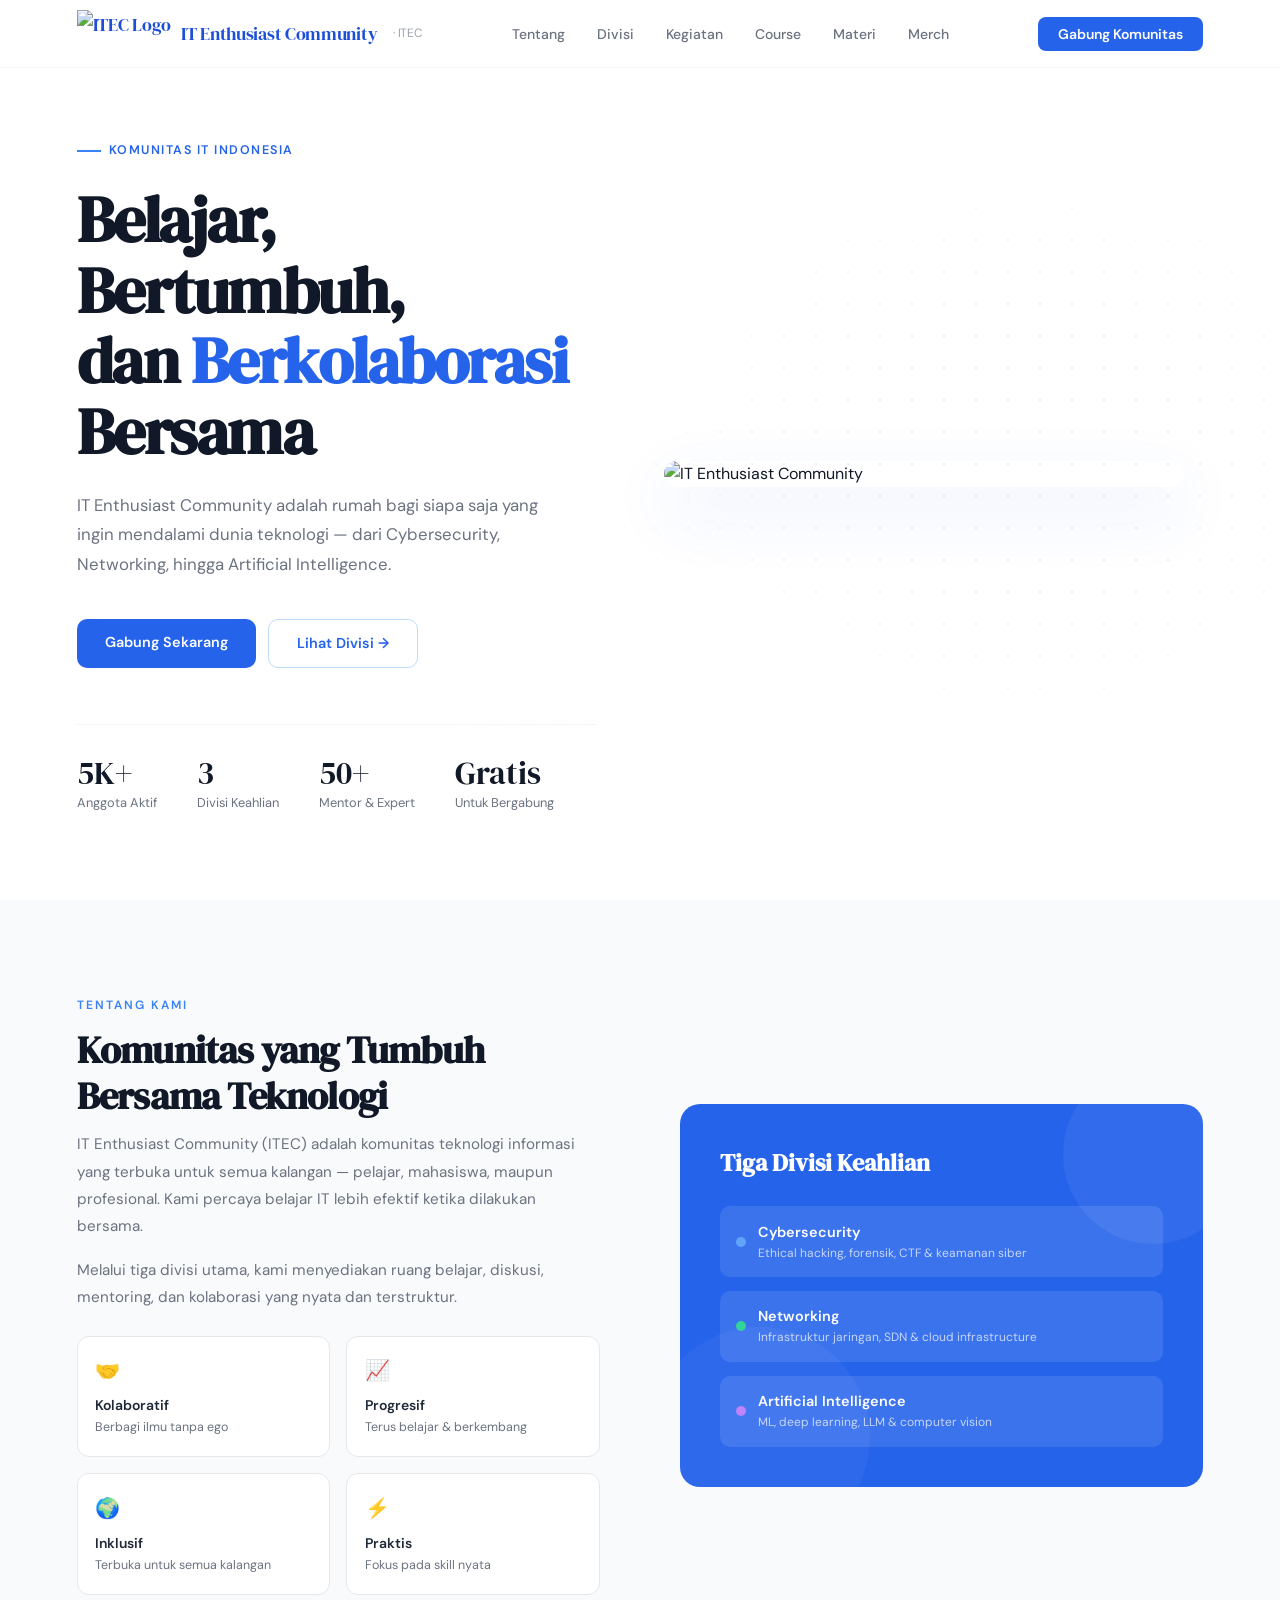
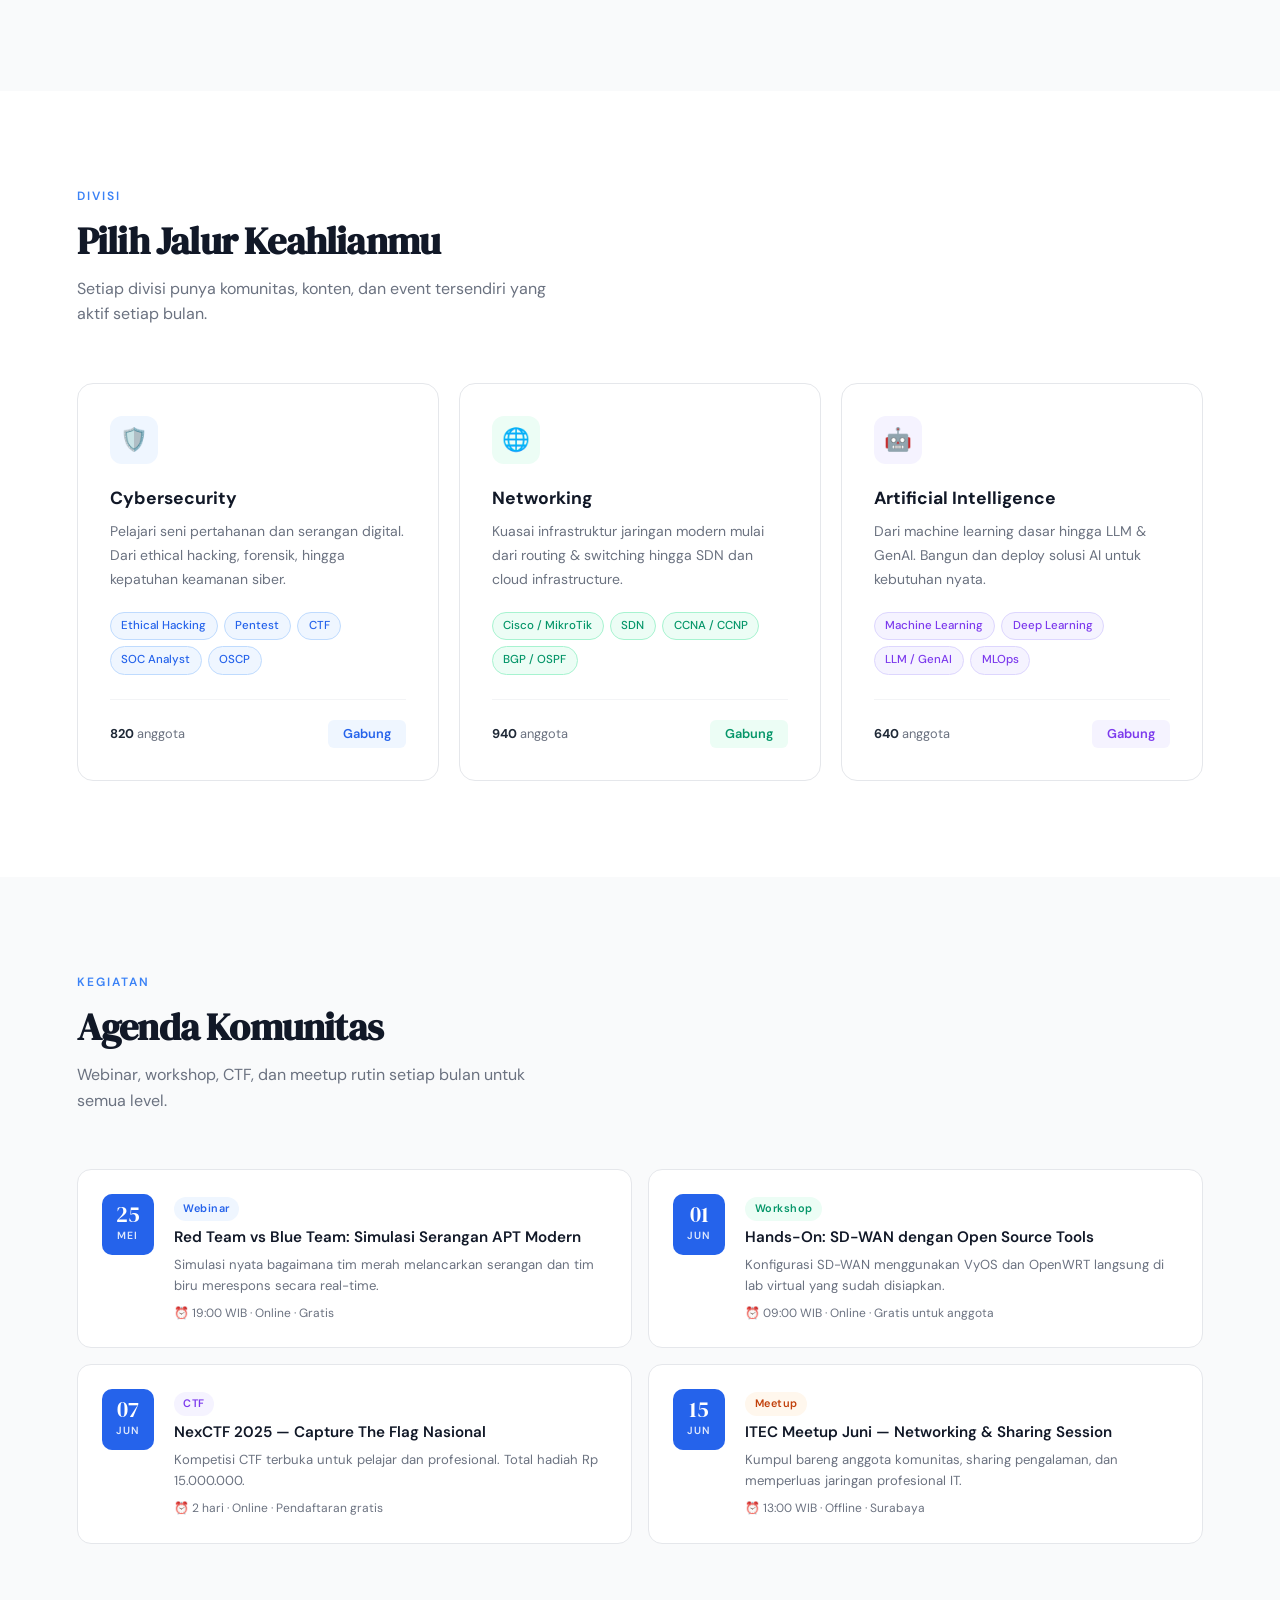
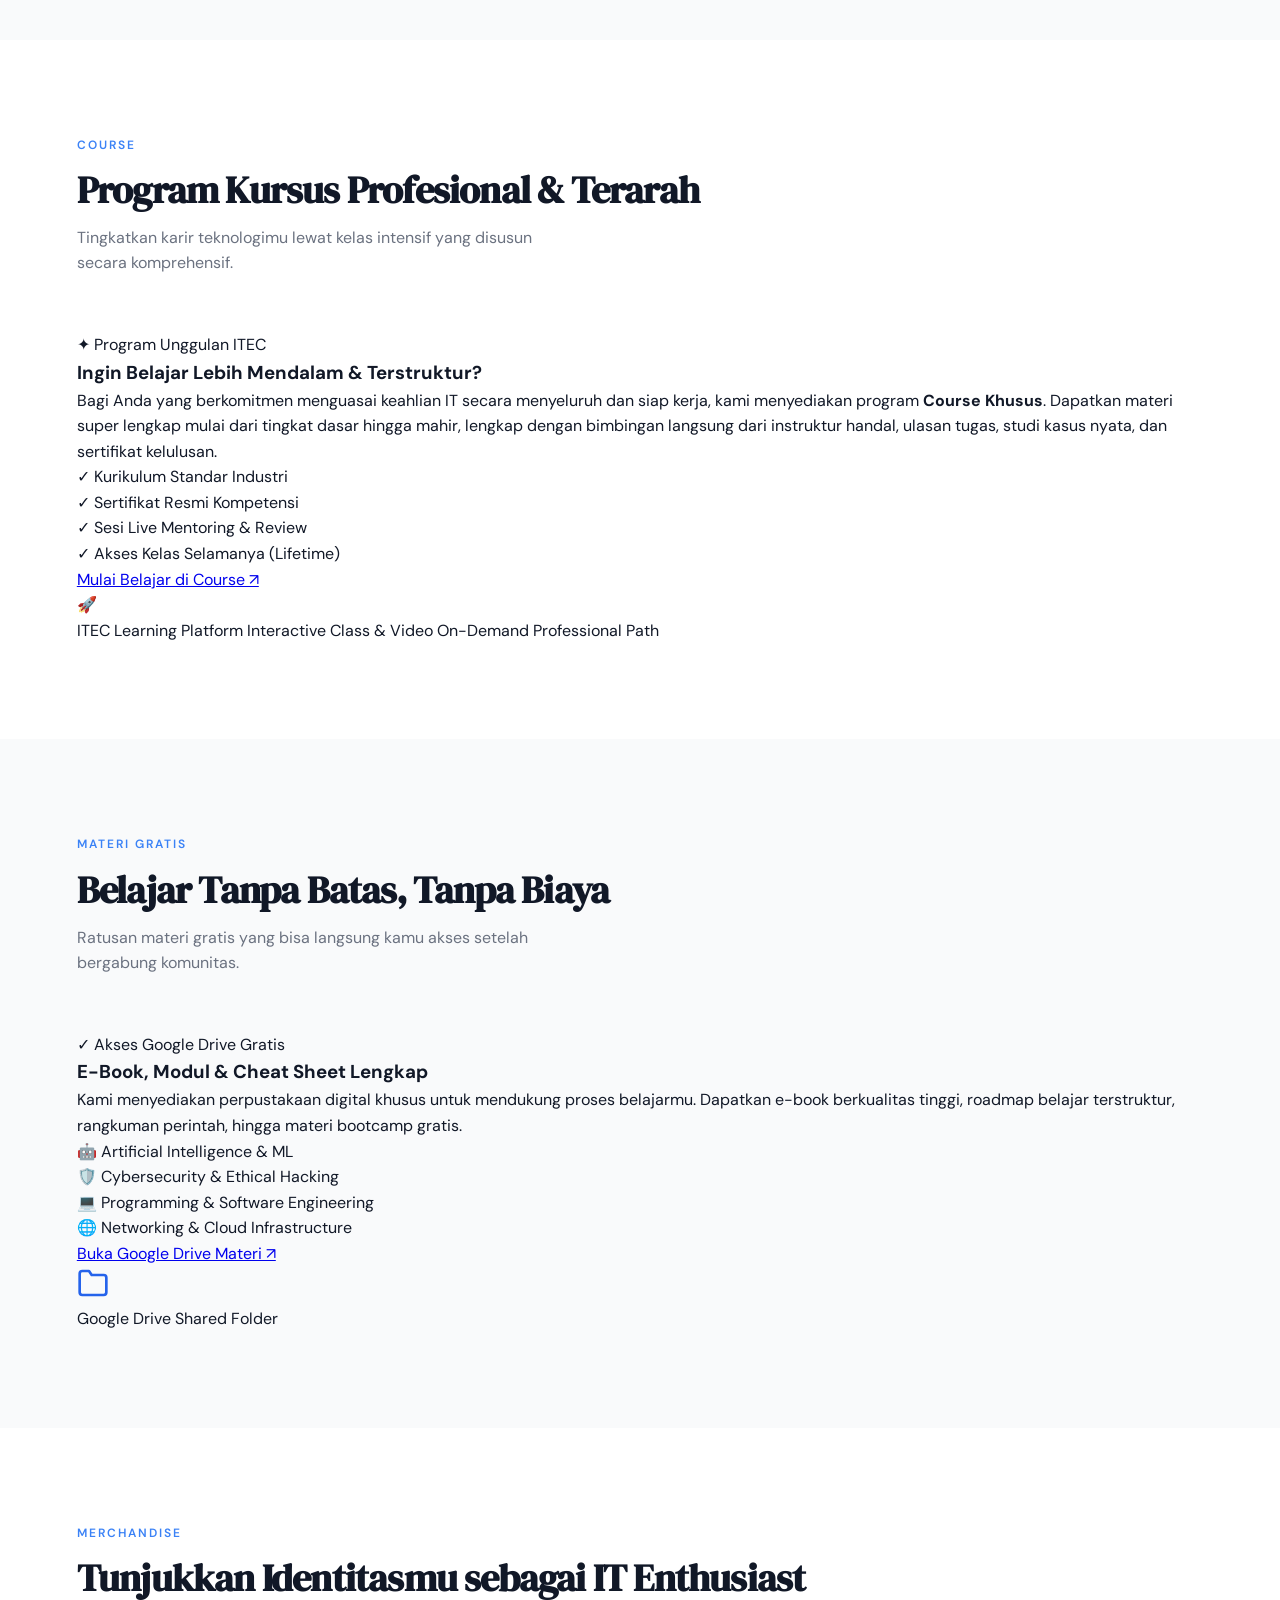
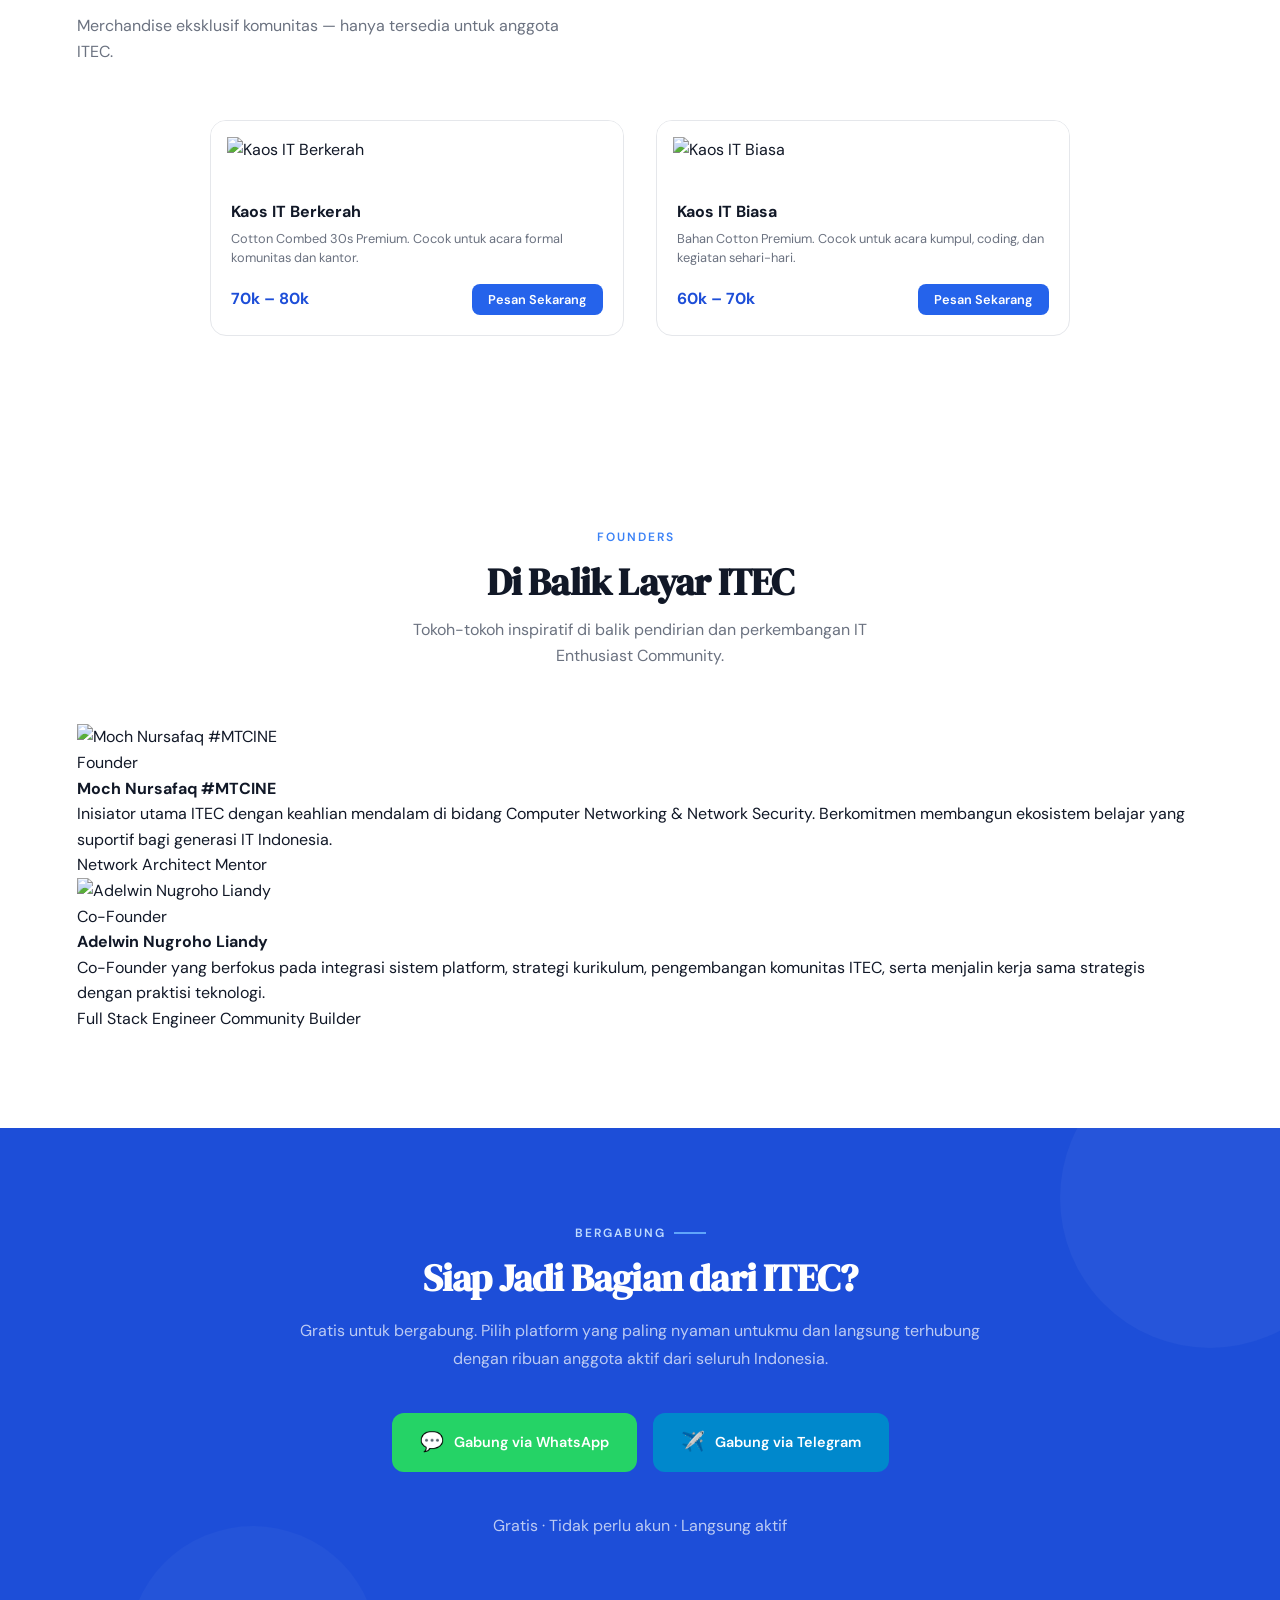
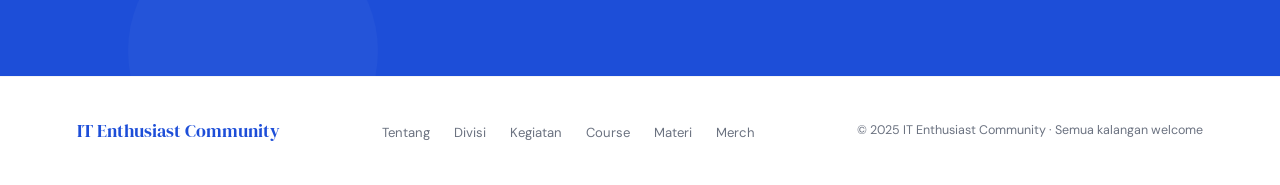
==== update.html @ 7106e394 "Update update.html" ====
<!DOCTYPE html>
<html lang="id">
<head>
<meta charset="UTF-8">
<meta name="viewport" content="width=device-width, initial-scale=1.0">
<title>IT Enthusiast Community</title>
<link href="https://fonts.googleapis.com/css2?family=DM+Serif+Display&family=DM+Sans:wght@300;400;500;600&display=swap" rel="stylesheet">
<link rel="stylesheet" href="style.css">

</head>
<body>

<!-- NAV -->
<nav>
  <a class="nav-logo" href="#" style="display:flex;align-items:center;gap:10px;">
    <img src="https://adelwinnugroho.my.id/img/itenthusiast.png" alt="ITEC Logo" style="height:48px;width:auto;object-fit:contain;">
    IT Enthusiast Community <span>· ITEC</span>
  </a>
  <ul class="nav-links">
    <li><a href="#about">Tentang</a></li>
    <li><a href="#divisi">Divisi</a></li>
    <li><a href="#kegiatan">Kegiatan</a></li>
    <li><a href="#course">Course</a></li>
    <li><a href="#materi">Materi</a></li>
    <li><a href="#merch">Merch</a></li>
  </ul>
  <button class="nav-cta" onclick="document.getElementById('join').scrollIntoView({behavior:'smooth'})">Gabung Komunitas</button>
  <button class="hamburger" id="hamburger" onclick="toggleMenu()" aria-label="Menu">
    <span></span><span></span><span></span>
  </button>
</nav>

<!-- MOBILE MENU -->
<div class="mobile-menu" id="mobileMenu">
  <a href="#about" onclick="closeMenu()">Tentang</a>
  <a href="#divisi" onclick="closeMenu()">Divisi</a>
  <a href="#kegiatan" onclick="closeMenu()">Kegiatan</a>
  <a href="#course" onclick="closeMenu()">Course</a>
  <a href="#materi" onclick="closeMenu()">Materi</a>
  <a href="#merch" onclick="closeMenu()">Merch</a>
  <a href="#join" class="mobile-menu-cta" onclick="closeMenu()">Gabung Komunitas</a>
</div>

<!-- HERO -->
<section class="hero" style="display:flex;align-items:center;justify-content:space-between;gap:3rem;">
  <div class="hero-bg-dots"></div>
  <div class="hero-content">
    <div class="hero-eyebrow">Komunitas IT Indonesia</div>
    <h1>Belajar, Bertumbuh,<br>dan <em>Berkolaborasi</em><br>Bersama</h1>
    <p>IT Enthusiast Community adalah rumah bagi siapa saja yang ingin mendalami dunia teknologi — dari Cybersecurity, Networking, hingga Artificial Intelligence.</p>
    <div class="hero-btns">
      <a href="#join" class="btn-blue">Gabung Sekarang</a>
      <a href="#divisi" class="btn-outline">Lihat Divisi →</a>
    </div>
    <div class="hero-numbers">
      <div class="num-item">
        <div class="num-val">5K+</div>
        <div class="num-label">Anggota Aktif</div>
      </div>
      <div class="num-item">
        <div class="num-val">3</div>
        <div class="num-label">Divisi Keahlian</div>
      </div>
      <div class="num-item">
        <div class="num-val">50+</div>
        <div class="num-label">Mentor & Expert</div>
      </div>
      <div class="num-item">
        <div class="num-val">Gratis</div>
        <div class="num-label">Untuk Bergabung</div>
      </div>
    </div>
  </div>
  <div class="hero-image">
    <img src="https://it-enthusiast.site/logo%20itec.jpg" alt="IT Enthusiast Community" />
  </div>
</section>
<section id="about" class="about">
  <div class="about-grid">
    <div class="about-text">
      <div class="section-label fade-in">Tentang Kami</div>
      <h2 class="section-title fade-in">Komunitas yang Tumbuh Bersama Teknologi</h2>
      <p class="fade-in">IT Enthusiast Community (ITEC) adalah komunitas teknologi informasi yang terbuka untuk semua kalangan — pelajar, mahasiswa, maupun profesional. Kami percaya belajar IT lebih efektif ketika dilakukan bersama.</p>
      <p class="fade-in">Melalui tiga divisi utama, kami menyediakan ruang belajar, diskusi, mentoring, dan kolaborasi yang nyata dan terstruktur.</p>
      <div class="about-values fade-in">
        <div class="value-item">
          <div class="value-icon">🤝</div>
          <div class="value-name">Kolaboratif</div>
          <div class="value-desc">Berbagi ilmu tanpa ego</div>
        </div>
        <div class="value-item">
          <div class="value-icon">📈</div>
          <div class="value-name">Progresif</div>
          <div class="value-desc">Terus belajar & berkembang</div>
        </div>
        <div class="value-item">
          <div class="value-icon">🌍</div>
          <div class="value-name">Inklusif</div>
          <div class="value-desc">Terbuka untuk semua kalangan</div>
        </div>
        <div class="value-item">
          <div class="value-icon">⚡</div>
          <div class="value-name">Praktis</div>
          <div class="value-desc">Fokus pada skill nyata</div>
        </div>
      </div>
    </div>
    <div class="about-visual fade-in">
      <h3>Tiga Divisi Keahlian</h3>
      <ul class="divisi-list">
        <li class="divisi-item">
          <div class="divisi-dot" style="background:#60a5fa"></div>
          <div>
            <p>Cybersecurity</p>
            <small>Ethical hacking, forensik, CTF & keamanan siber</small>
          </div>
        </li>
        <li class="divisi-item">
          <div class="divisi-dot" style="background:#34d399"></div>
          <div>
            <p>Networking</p>
            <small>Infrastruktur jaringan, SDN & cloud infrastructure</small>
          </div>
        </li>
        <li class="divisi-item">
          <div class="divisi-dot" style="background:#c084fc"></div>
          <div>
            <p>Artificial Intelligence</p>
            <small>ML, deep learning, LLM & computer vision</small>
          </div>
        </li>
      </ul>
    </div>
  </div>
</section>

<!-- DIVISI -->
<section id="divisi">
  <div class="section-head">
    <div class="section-label fade-in">Divisi</div>
    <h2 class="section-title fade-in">Pilih Jalur Keahlianmu</h2>
    <p class="section-sub fade-in">Setiap divisi punya komunitas, konten, dan event tersendiri yang aktif setiap bulan.</p>
  </div>
  <div class="divisi-cards">

    <div class="divisi-card cyber fade-in">
      <div class="dc-icon">🛡️</div>
      <h3>Cybersecurity</h3>
      <p>Pelajari seni pertahanan dan serangan digital. Dari ethical hacking, forensik, hingga kepatuhan keamanan siber.</p>
      <div class="dc-tags">
        <span class="dc-tag">Ethical Hacking</span>
        <span class="dc-tag">Pentest</span>
        <span class="dc-tag">CTF</span>
        <span class="dc-tag">SOC Analyst</span>
        <span class="dc-tag">OSCP</span>
      </div>
      <div class="dc-footer">
        <div class="dc-members"><strong>820</strong> anggota</div>
        <button class="dc-btn">Gabung</button>
      </div>
    </div>

    <div class="divisi-card net fade-in" style="transition-delay:0.1s">
      <div class="dc-icon">🌐</div>
      <h3>Networking</h3>
      <p>Kuasai infrastruktur jaringan modern mulai dari routing & switching hingga SDN dan cloud infrastructure.</p>
      <div class="dc-tags">
        <span class="dc-tag">Cisco / MikroTik</span>
        <span class="dc-tag">SDN</span>
        <span class="dc-tag">CCNA / CCNP</span>
        <span class="dc-tag">BGP / OSPF</span>
      </div>
      <div class="dc-footer">
        <div class="dc-members"><strong>940</strong> anggota</div>
        <button class="dc-btn">Gabung</button>
      </div>
    </div>

    <div class="divisi-card ai fade-in" style="transition-delay:0.2s">
      <div class="dc-icon">🤖</div>
      <h3>Artificial Intelligence</h3>
      <p>Dari machine learning dasar hingga LLM & GenAI. Bangun dan deploy solusi AI untuk kebutuhan nyata.</p>
      <div class="dc-tags">
        <span class="dc-tag">Machine Learning</span>
        <span class="dc-tag">Deep Learning</span>
        <span class="dc-tag">LLM / GenAI</span>
        <span class="dc-tag">MLOps</span>
      </div>
      <div class="dc-footer">
        <div class="dc-members"><strong>640</strong> anggota</div>
        <button class="dc-btn">Gabung</button>
      </div>
    </div>

  </div>
</section>

<!-- KEGIATAN -->
<section id="kegiatan" class="kegiatan">
  <div class="section-head">
    <div class="section-label fade-in">Kegiatan</div>
    <h2 class="section-title fade-in">Agenda Komunitas</h2>
    <p class="section-sub fade-in">Webinar, workshop, CTF, dan meetup rutin setiap bulan untuk semua level.</p>
  </div>
  <div class="kegiatan-grid">

    <div class="kegiatan-card fade-in">
      <div class="kg-date"><div class="day">25</div><div class="month">Mei</div></div>
      <div class="kg-info">
        <span class="kg-type webinar">Webinar</span>
        <h4>Red Team vs Blue Team: Simulasi Serangan APT Modern</h4>
        <p>Simulasi nyata bagaimana tim merah melancarkan serangan dan tim biru merespons secara real-time.</p>
        <div class="kg-meta">⏰ 19:00 WIB · Online · Gratis</div>
      </div>
    </div>

    <div class="kegiatan-card fade-in" style="transition-delay:0.1s">
      <div class="kg-date"><div class="day">01</div><div class="month">Jun</div></div>
      <div class="kg-info">
        <span class="kg-type workshop">Workshop</span>
        <h4>Hands-On: SD-WAN dengan Open Source Tools</h4>
        <p>Konfigurasi SD-WAN menggunakan VyOS dan OpenWRT langsung di lab virtual yang sudah disiapkan.</p>
        <div class="kg-meta">⏰ 09:00 WIB · Online · Gratis untuk anggota</div>
      </div>
    </div>

    <div class="kegiatan-card fade-in" style="transition-delay:0.2s">
      <div class="kg-date"><div class="day">07</div><div class="month">Jun</div></div>
      <div class="kg-info">
        <span class="kg-type ctf">CTF</span>
        <h4>NexCTF 2025 — Capture The Flag Nasional</h4>
        <p>Kompetisi CTF terbuka untuk pelajar dan profesional. Total hadiah Rp 15.000.000.</p>
        <div class="kg-meta">⏰ 2 hari · Online · Pendaftaran gratis</div>
      </div>
    </div>

    <div class="kegiatan-card fade-in" style="transition-delay:0.3s">
      <div class="kg-date"><div class="day">15</div><div class="month">Jun</div></div>
      <div class="kg-info">
        <span class="kg-type meetup">Meetup</span>
        <h4>ITEC Meetup Juni — Networking & Sharing Session</h4>
        <p>Kumpul bareng anggota komunitas, sharing pengalaman, dan memperluas jaringan profesional IT.</p>
        <div class="kg-meta">⏰ 13:00 WIB · Offline · Surabaya</div>
      </div>
    </div>

  </div>
</section>

<!-- COURSE / TRAINING -->
<section id="course">
  <div class="section-head">
    <div class="section-label fade-in">Course</div>
    <h2 class="section-title fade-in">Program Kursus Profesional & Terarah</h2>
    <p class="section-sub fade-in">Tingkatkan karir teknologimu lewat kelas intensif yang disusun secara komprehensif.</p>
  </div>
  
  <div class="course-container fade-in">
    <div class="course-promo-card">
      <div class="course-promo-left">
        <div class="course-promo-badge">✦ Program Unggulan ITEC</div>
        <h3>Ingin Belajar Lebih Mendalam & Terstruktur?</h3>
        <p>Bagi Anda yang berkomitmen menguasai keahlian IT secara menyeluruh dan siap kerja, kami menyediakan program <strong>Course Khusus</strong>. Dapatkan materi super lengkap mulai dari tingkat dasar hingga mahir, lengkap dengan bimbingan langsung dari instruktur handal, ulasan tugas, studi kasus nyata, dan sertifikat kelulusan.</p>
        
        <div class="course-perks">
          <div class="course-perk-item">
            <span class="course-perk-icon">✓</span>
            <span>Kurikulum Standar Industri</span>
          </div>
          <div class="course-perk-item">
            <span class="course-perk-icon">✓</span>
            <span>Sertifikat Resmi Kompetensi</span>
          </div>
          <div class="course-perk-item">
            <span class="course-perk-icon">✓</span>
            <span>Sesi Live Mentoring & Review</span>
          </div>
          <div class="course-perk-item">
            <span class="course-perk-icon">✓</span>
            <span>Akses Kelas Selamanya (Lifetime)</span>
          </div>
        </div>
        
        <a href="https://course.it-enthusiast.site" target="_blank" rel="noopener noreferrer" class="course-promo-btn">
          Mulai Belajar di Course ↗
        </a>
      </div>
      <div class="course-promo-right">
        <div class="course-visual-badge">
          <div class="course-visual-icon">🚀</div>
          <span class="course-visual-title">ITEC Learning Platform</span>
          <span class="course-visual-desc">Interactive Class & Video On-Demand</span>
          <span class="course-visual-tag">Professional Path</span>
        </div>
      </div>
    </div>
  </div>
</section>

<!-- MATERI GRATIS -->
<section id="materi" class="materi">
  <div class="section-head">
    <div class="section-label fade-in">Materi Gratis</div>
    <h2 class="section-title fade-in">Belajar Tanpa Batas, Tanpa Biaya</h2>
    <p class="section-sub fade-in">Ratusan materi gratis yang bisa langsung kamu akses setelah bergabung komunitas.</p>
  </div>
  
  <div class="materi-container fade-in">
    <div class="materi-single-card">
      <div class="materi-card-left">
        <div class="materi-card-badge">✓ Akses Google Drive Gratis</div>
        <h3>E-Book, Modul & Cheat Sheet Lengkap</h3>
        <p>Kami menyediakan perpustakaan digital khusus untuk mendukung proses belajarmu. Dapatkan e-book berkualitas tinggi, roadmap belajar terstruktur, rangkuman perintah, hingga materi bootcamp gratis.</p>
        
        <div class="materi-categories">
          <div class="materi-cat-item">
            <span class="materi-cat-icon">🤖</span>
            <span>Artificial Intelligence & ML</span>
          </div>
          <div class="materi-cat-item">
            <span class="materi-cat-icon">🛡️</span>
            <span>Cybersecurity & Ethical Hacking</span>
          </div>
          <div class="materi-cat-item">
            <span class="materi-cat-icon">💻</span>
            <span>Programming & Software Engineering</span>
          </div>
          <div class="materi-cat-item">
            <span class="materi-cat-icon">🌐</span>
            <span>Networking & Cloud Infrastructure</span>
          </div>
        </div>
        
        <a href="https://drive.google.com/drive/folders/YOUR_DRIVE_FOLDER_ID" target="_blank" rel="noopener noreferrer" class="materi-btn-primary">
          Buka Google Drive Materi ↗
        </a>
      </div>
      <div class="materi-card-right">
        <div class="materi-gdrive-preview">
          <div class="gdrive-logo-icon">
            <svg viewBox="0 0 24 24" width="32" height="32" stroke="#2563eb" stroke-width="2" fill="none" stroke-linecap="round" stroke-linejoin="round">
              <path d="M22 19a2 2 0 0 1-2 2H4a2 2 0 0 1-2-2V5a2 2 0 0 1 2-2h5l2 3h9a2 2 0 0 1 2 2z"></path>
            </svg>
          </div>
          <span class="gdrive-text">Google Drive</span>
          <span class="gdrive-shared">Shared Folder</span>
        </div>
      </div>
    </div>
  </div>
</section>

<!-- MERCHANDISE -->
<section id="merch">
  <div class="section-head">
    <div class="section-label fade-in">Merchandise</div>
    <h2 class="section-title fade-in">Tunjukkan Identitasmu sebagai IT Enthusiast</h2>
    <p class="section-sub fade-in">Merchandise eksklusif komunitas — hanya tersedia untuk anggota ITEC.</p>
  </div>
  <div class="merch-grid-2">

    <div class="merch-card-2 fade-in">
      <div class="merch-img-2">
        <img src="https://it-enthusiast.site/Kaos%20berkerah.jpg" alt="Kaos IT Berkerah" />
      </div>
      <div class="merch-body">
        <h4>Kaos IT Berkerah</h4>
        <small>Cotton Combed 30s Premium. Cocok untuk acara formal komunitas dan kantor.</small>
        <div class="merch-footer">
          <span class="merch-price">70k – 80k</span>
          <button class="merch-btn">Pesan Sekarang</button>
        </div>
      </div>
    </div>

    <div class="merch-card-2 fade-in" style="transition-delay:0.1s">
      <div class="merch-img-2">
        <img src="https://it-enthusiast.site/Kaos%20biasa.jpg" alt="Kaos IT Biasa" />
      </div>
      <div class="merch-body">
        <h4>Kaos IT Biasa</h4>
        <small>Bahan Cotton Premium. Cocok untuk acara kumpul, coding, dan kegiatan sehari-hari.</small>
        <div class="merch-footer">
          <span class="merch-price">60k – 70k</span>
          <button class="merch-btn">Pesan Sekarang</button>
        </div>
      </div>
    </div>

  </div>
</section>

<!-- FOUNDERS -->
<section id="founders" class="founders">
  <div class="section-head" style="text-align: center; display: flex; flex-direction: column; align-items: center;">
    <div class="section-label fade-in" style="justify-content: center; width: fit-content;">Founders</div>
    <h2 class="section-title fade-in">Di Balik Layar ITEC</h2>
    <p class="section-sub fade-in" style="margin: 0 auto; text-align: center;">Tokoh-tokoh inspiratif di balik pendirian dan perkembangan IT Enthusiast Community.</p>
  </div>
  
  <div class="founders-grid fade-in">
    <!-- Founder Card -->
    <div class="founder-card">
      <div class="founder-img-wrapper">
        <img src="https://images.unsplash.com/photo-1534528741775-53994a69daeb?q=80&w=300&h=300&fit=crop" alt="Moch Nursafaq #MTCINE" class="founder-img">
      </div>
      <div class="founder-info">
        <span class="founder-role">Founder</span>
        <h4>Moch Nursafaq <span class="founder-tag-inline">#MTCINE</span></h4>
        <p class="founder-bio">Inisiator utama ITEC dengan keahlian mendalam di bidang Computer Networking & Network Security. Berkomitmen membangun ekosistem belajar yang suportif bagi generasi IT Indonesia.</p>
        <div class="founder-socials">
          <span class="founder-badge">Network Architect</span>
          <span class="founder-badge">Mentor</span>
        </div>
      </div>
    </div>

    <!-- Co-Founder Card -->
    <div class="founder-card">
      <div class="founder-img-wrapper">
        <img src="https://images.unsplash.com/photo-1507003211169-0a1dd7228f2d?q=80&w=300&h=300&fit=crop" alt="Adelwin Nugroho Liandy" class="founder-img">
      </div>
      <div class="founder-info">
        <span class="founder-role">Co-Founder</span>
        <h4>Adelwin Nugroho Liandy</h4>
        <p class="founder-bio">Co-Founder yang berfokus pada integrasi sistem platform, strategi kurikulum, pengembangan komunitas ITEC, serta menjalin kerja sama strategis dengan praktisi teknologi.</p>
        <div class="founder-socials">
          <span class="founder-badge">Full Stack Engineer</span>
          <span class="founder-badge">Community Builder</span>
        </div>
      </div>
    </div>
  </div>
</section>

<!-- JOIN -->
<section id="join" class="join">
  <div class="join-inner">
    <div class="section-label fade-in">Bergabung</div>
    <h2 class="section-title fade-in">Siap Jadi Bagian dari ITEC?</h2>
    <p class="fade-in">Gratis untuk bergabung. Pilih platform yang paling nyaman untukmu dan langsung terhubung dengan ribuan anggota aktif dari seluruh Indonesia.</p>
    <div class="join-platforms fade-in">
      <a href="https://wa.me/" class="platform-btn wa" target="_blank">
        <span class="platform-icon">💬</span>
        Gabung via WhatsApp
      </a>
      <a href="https://t.me/" class="platform-btn tg" target="_blank">
        <span class="platform-icon">✈️</span>
        Gabung via Telegram
      </a>
    </div>
    <p class="join-note fade-in">Gratis · Tidak perlu akun · Langsung aktif</p>
  </div>
</section>

<!-- FOOTER -->
<footer>
  <div class="footer-logo">IT Enthusiast Community</div>
  <ul class="footer-links">
    <li><a href="#about">Tentang</a></li>
    <li><a href="#divisi">Divisi</a></li>
    <li><a href="#kegiatan">Kegiatan</a></li>
    <li><a href="#course">Course</a></li>
    <li><a href="#materi">Materi</a></li>
    <li><a href="#merch">Merch</a></li>
  </ul>
  <div class="footer-copy">© 2025 IT Enthusiast Community · Semua kalangan welcome</div>
</footer>

<script>
  const obs = new IntersectionObserver((entries) => {
    entries.forEach(e => { if (e.isIntersecting) e.target.classList.add('show'); });
  }, { threshold: 0.08, rootMargin: '0px 0px -30px 0px' });
  document.querySelectorAll('.fade-in').forEach(el => obs.observe(el));

  function toggleMenu() {
    const menu = document.getElementById('mobileMenu');
    const btn = document.getElementById('hamburger');
    menu.classList.toggle('open');
    btn.classList.toggle('open');
  }
  function closeMenu() {
    document.getElementById('mobileMenu').classList.remove('open');
    document.getElementById('hamburger').classList.remove('open');
  }
</script>

</body>
</html>
---- style.css ----
*, *::before, *::after { margin: 0; padding: 0; box-sizing: border-box; }

:root {
  --blue-50: #eff6ff;
  --blue-100: #dbeafe;
  --blue-200: #bfdbfe;
  --blue-400: #60a5fa;
  --blue-500: #3b82f6;
  --blue-600: #2563eb;
  --blue-700: #1d4ed8;
  --blue-900: #1e3a8a;
  --gray-50: #f9fafb;
  --gray-100: #f3f4f6;
  --gray-200: #e5e7eb;
  --gray-400: #9ca3af;
  --gray-600: #4b5563;
  --gray-800: #1f2937;
  --gray-900: #111827;
  --white: #ffffff;
  --text: #111827;
  --text-muted: #6b7280;
}

html { scroll-behavior: smooth; }

body {
  font-family: 'DM Sans', sans-serif;
  color: var(--text);
  background: var(--white);
  line-height: 1.6;
  overflow-x: hidden;
}

/* ─── NAV ─── */
nav {
  position: fixed; top: 0; left: 0; right: 0; z-index: 200;
  display: flex; align-items: center; justify-content: space-between;
  padding: 0 6%; height: 68px;
  background: rgba(255,255,255,0.92);
  backdrop-filter: blur(16px);
  border-bottom: 1px solid var(--gray-100);
}

.nav-logo {
  font-family: 'DM Serif Display', serif;
  font-size: 1.15rem; color: var(--blue-700);
  letter-spacing: -0.3px; text-decoration: none;
}
.nav-logo span { color: var(--gray-400); font-family: 'DM Sans', sans-serif; font-size: 0.75rem; font-weight: 400; margin-left: 6px; }

.nav-links { display: flex; gap: 2rem; list-style: none; }
.nav-links a {
  font-size: 0.875rem; font-weight: 500;
  color: var(--text-muted); text-decoration: none;
  transition: color 0.2s;
}
.nav-links a:hover { color: var(--blue-600); }

.nav-cta {
  background: var(--blue-600); color: #fff;
  border: none; padding: 0.5rem 1.25rem;
  border-radius: 8px; font-family: 'DM Sans', sans-serif;
  font-size: 0.875rem; font-weight: 600; cursor: pointer;
  transition: background 0.2s;
}
.nav-cta:hover { background: var(--blue-700); }

/* ─── HERO ─── */
.hero {
  min-height: 100vh;
  display: flex; align-items: center;
  padding: 8rem 6% 5rem;
  background: var(--white);
  position: relative; overflow: hidden;
}

.hero-bg-dots {
  position: absolute; inset: 0; z-index: 0;
  background-image: radial-gradient(circle, var(--blue-200) 1px, transparent 1px);
  background-size: 32px 32px;
  opacity: 0.4;
  mask-image: radial-gradient(ellipse 70% 80% at 80% 50%, black 20%, transparent 80%);
}

.hero-content { position: relative; z-index: 1; max-width: 520px; flex-shrink: 0; }
.hero-image {
  position: relative; z-index: 1;
  flex: 1; display: flex; align-items: center; justify-content: center;
  min-width: 0;
}
.hero-image img {
  width: 100%; max-width: 520px;
  border-radius: 20px;
  object-fit: cover;
  box-shadow: 0 24px 64px rgba(37,99,235,0.12);
}

.hero-eyebrow {
  display: inline-flex; align-items: center; gap: 8px;
  font-size: 0.78rem; font-weight: 600;
  color: var(--blue-600); letter-spacing: 1.5px; text-transform: uppercase;
  margin-bottom: 1.5rem;
}
.hero-eyebrow::before {
  content: ''; display: block;
  width: 24px; height: 2px; background: var(--blue-500);
}

.hero h1 {
  font-family: 'DM Serif Display', serif;
  font-size: clamp(2.6rem, 5vw, 4.2rem);
  line-height: 1.1; letter-spacing: -1.5px;
  color: var(--gray-900);
  margin-bottom: 1.5rem;
}
.hero h1 em { font-style: normal; color: var(--blue-600); }

.hero p {
  font-size: 1.05rem; color: var(--text-muted);
  max-width: 480px; margin-bottom: 2.5rem; line-height: 1.75;
}

.hero-btns { display: flex; gap: 0.75rem; flex-wrap: wrap; }

.btn-blue {
  background: var(--blue-600); color: #fff;
  padding: 0.75rem 1.75rem; border-radius: 10px;
  font-size: 0.9rem; font-weight: 600; border: none;
  cursor: pointer; text-decoration: none; display: inline-block;
  transition: all 0.2s;
}
.btn-blue:hover { background: var(--blue-700); transform: translateY(-1px); }

.btn-outline {
  background: transparent; color: var(--blue-600);
  padding: 0.75rem 1.75rem; border-radius: 10px;
  font-size: 0.9rem; font-weight: 600;
  border: 1.5px solid var(--blue-200);
  cursor: pointer; text-decoration: none; display: inline-block;
  transition: all 0.2s;
}
.btn-outline:hover { border-color: var(--blue-400); background: var(--blue-50); }

.hero-numbers {
  display: flex; gap: 2.5rem; margin-top: 3.5rem;
  padding-top: 2rem; border-top: 1px solid var(--gray-100);
}
.num-item {}
.num-val {
  font-family: 'DM Serif Display', serif;
  font-size: 2rem; color: var(--gray-900); line-height: 1;
}
.num-label { font-size: 0.8rem; color: var(--text-muted); margin-top: 4px; }

/* ─── SHARED ─── */
section { padding: 6rem 6%; }

.section-label {
  font-size: 0.75rem; font-weight: 600; letter-spacing: 2px;
  text-transform: uppercase; color: var(--blue-500);
  display: flex; align-items: center; gap: 8px;
  margin-bottom: 0.75rem;
}
.section-label::after {
  content: ''; flex: 1; max-width: 32px;
  height: 1.5px; background: var(--blue-300);
}

.section-title {
  font-family: 'DM Serif Display', serif;
  font-size: clamp(1.9rem, 3vw, 2.6rem);
  letter-spacing: -0.8px; color: var(--gray-900);
  margin-bottom: 0.75rem; line-height: 1.2;
}

.section-sub { font-size: 1rem; color: var(--text-muted); max-width: 500px; }

.section-head { margin-bottom: 3.5rem; }

/* ─── ABOUT ─── */
.about { background: var(--gray-50); }

.about-grid {
  display: grid; grid-template-columns: 1fr 1fr;
  gap: 5rem; align-items: center;
}

.about-text p {
  font-size: 0.95rem; color: var(--text-muted);
  line-height: 1.8; margin-bottom: 1rem;
}

.about-values {
  display: grid; grid-template-columns: 1fr 1fr; gap: 1rem;
  margin-top: 1.5rem;
}
.value-item {
  background: var(--white); border: 1px solid var(--gray-200);
  border-radius: 12px; padding: 1.1rem;
  transition: border-color 0.2s;
}
.value-item:hover { border-color: var(--blue-300); }
.value-icon { font-size: 1.25rem; margin-bottom: 0.5rem; }
.value-name { font-size: 0.875rem; font-weight: 600; color: var(--gray-800); }
.value-desc { font-size: 0.78rem; color: var(--text-muted); margin-top: 2px; }

.about-visual {
  background: var(--blue-600); border-radius: 20px;
  padding: 2.5rem; color: white; position: relative; overflow: hidden;
}
.about-visual::before {
  content: '';
  position: absolute; top: -40px; right: -40px;
  width: 180px; height: 180px;
  background: rgba(255,255,255,0.06); border-radius: 50%;
}
.about-visual::after {
  content: '';
  position: absolute; bottom: -60px; left: -30px;
  width: 220px; height: 220px;
  background: rgba(255,255,255,0.04); border-radius: 50%;
}
.about-visual h3 {
  font-family: 'DM Serif Display', serif;
  font-size: 1.5rem; margin-bottom: 1.5rem;
  position: relative; z-index: 1;
}
.divisi-list { list-style: none; display: flex; flex-direction: column; gap: 0.85rem; position: relative; z-index: 1; }
.divisi-item {
  display: flex; align-items: center; gap: 12px;
  background: rgba(255,255,255,0.1); border-radius: 10px;
  padding: 0.9rem 1rem;
}
.divisi-dot {
  width: 10px; height: 10px; border-radius: 50%; flex-shrink: 0;
}
.divisi-item p { font-size: 0.9rem; font-weight: 600; }
.divisi-item small { font-size: 0.75rem; opacity: 0.7; display: block; }

/* ─── DIVISI ─── */
.divisi-cards {
  display: grid; grid-template-columns: repeat(3, 1fr); gap: 1.25rem;
}

.divisi-card {
  border: 1.5px solid var(--gray-200); border-radius: 16px;
  padding: 2rem; background: var(--white);
  transition: all 0.25s; position: relative; overflow: hidden;
}
.divisi-card::after {
  content: '';
  position: absolute; bottom: 0; left: 0; right: 0; height: 3px;
  transform: scaleX(0); transform-origin: left;
  transition: transform 0.3s;
}
.divisi-card.cyber::after { background: #3b82f6; }
.divisi-card.net::after { background: #10b981; }
.divisi-card.ai::after { background: #8b5cf6; }
.divisi-card:hover { border-color: var(--blue-200); transform: translateY(-3px); box-shadow: 0 12px 32px rgba(37,99,235,0.08); }
.divisi-card:hover::after { transform: scaleX(1); }

.dc-icon {
  width: 48px; height: 48px; border-radius: 12px;
  display: flex; align-items: center; justify-content: center;
  font-size: 1.4rem; margin-bottom: 1.25rem;
}
.cyber .dc-icon { background: #eff6ff; }
.net .dc-icon { background: #ecfdf5; }
.ai .dc-icon { background: #f5f3ff; }

.divisi-card h3 { font-size: 1.1rem; font-weight: 700; margin-bottom: 0.5rem; color: var(--gray-900); }
.divisi-card > p { font-size: 0.875rem; color: var(--text-muted); line-height: 1.7; margin-bottom: 1.25rem; }

.dc-tags { display: flex; flex-wrap: wrap; gap: 0.4rem; margin-bottom: 1.5rem; }
.dc-tag {
  font-size: 0.72rem; font-weight: 500; padding: 0.25rem 0.65rem;
  border-radius: 100px; border: 1px solid;
}
.cyber .dc-tag { color: var(--blue-600); border-color: var(--blue-200); background: var(--blue-50); }
.net .dc-tag { color: #059669; border-color: #a7f3d0; background: #ecfdf5; }
.ai .dc-tag { color: #7c3aed; border-color: #ddd6fe; background: #f5f3ff; }

.dc-footer {
  display: flex; align-items: center; justify-content: space-between;
  padding-top: 1.25rem; border-top: 1px solid var(--gray-100);
}
.dc-members { font-size: 0.8rem; color: var(--text-muted); }
.dc-members strong { color: var(--gray-800); }

.dc-btn {
  font-size: 0.8rem; font-weight: 600; cursor: pointer;
  padding: 0.35rem 0.9rem; border-radius: 6px; border: none;
  font-family: 'DM Sans', sans-serif; transition: all 0.2s;
}
.cyber .dc-btn { background: var(--blue-50); color: var(--blue-600); }
.cyber .dc-btn:hover { background: var(--blue-100); }
.net .dc-btn { background: #ecfdf5; color: #059669; }
.net .dc-btn:hover { background: #d1fae5; }
.ai .dc-btn { background: #f5f3ff; color: #7c3aed; }
.ai .dc-btn:hover { background: #ede9fe; }

/* ─── KEGIATAN ─── */
.kegiatan { background: var(--gray-50); }

.kegiatan-grid { display: grid; grid-template-columns: repeat(2, 1fr); gap: 1rem; }

.kegiatan-card {
  background: var(--white); border: 1px solid var(--gray-200);
  border-radius: 14px; padding: 1.5rem;
  display: flex; gap: 1.25rem; align-items: flex-start;
  transition: all 0.2s;
}
.kegiatan-card:hover { border-color: var(--blue-200); box-shadow: 0 4px 20px rgba(37,99,235,0.07); }

.kg-date {
  background: var(--blue-600); color: white;
  border-radius: 10px; padding: 0.6rem 0.75rem;
  text-align: center; flex-shrink: 0; min-width: 52px;
}
.kg-date .day { font-family: 'DM Serif Display', serif; font-size: 1.4rem; line-height: 1; }
.kg-date .month { font-size: 0.65rem; font-weight: 600; letter-spacing: 1px; text-transform: uppercase; opacity: 0.85; margin-top: 2px; }

.kg-info {}
.kg-type {
  display: inline-block; font-size: 0.68rem; font-weight: 600;
  padding: 0.2rem 0.6rem; border-radius: 100px;
  letter-spacing: 0.5px; margin-bottom: 0.4rem;
}
.kg-type.webinar { background: var(--blue-50); color: var(--blue-600); }
.kg-type.workshop { background: #ecfdf5; color: #059669; }
.kg-type.meetup { background: #fff7ed; color: #c2410c; }
.kg-type.ctf { background: #f5f3ff; color: #7c3aed; }

.kegiatan-card h4 { font-size: 0.95rem; font-weight: 600; color: var(--gray-900); margin-bottom: 0.35rem; line-height: 1.4; }
.kegiatan-card p { font-size: 0.82rem; color: var(--text-muted); line-height: 1.6; }
.kg-meta { font-size: 0.75rem; color: var(--text-muted); margin-top: 0.5rem; }

/* ─── COURSE ─── */
.course-grid { display: grid; grid-template-columns: repeat(3, 1fr); gap: 1.25rem; }

.course-card {
  border: 1.5px solid var(--gray-200); border-radius: 16px;
  overflow: hidden; background: var(--white);
  transition: all 0.25s;
}
.course-card:hover { border-color: var(--blue-300); transform: translateY(-2px); box-shadow: 0 8px 24px rgba(37,99,235,0.08); }

.course-thumb {
  height: 100px; display: flex; align-items: center; justify-content: center;
  font-size: 2.5rem;
}
.course-thumb.c1 { background: linear-gradient(135deg, #eff6ff, #dbeafe); }
.course-thumb.c2 { background: linear-gradient(135deg, #ecfdf5, #d1fae5); }
.course-thumb.c3 { background: linear-gradient(135deg, #f5f3ff, #ede9fe); }
.course-thumb.c4 { background: linear-gradient(135deg, #fff7ed, #ffedd5); }
.course-thumb.c5 { background: linear-gradient(135deg, #fdf2f8, #fce7f3); }
.course-thumb.c6 { background: linear-gradient(135deg, #f0fdf4, #dcfce7); }

.course-body { padding: 1.25rem; }
.course-level {
  font-size: 0.68rem; font-weight: 600; letter-spacing: 0.5px;
  text-transform: uppercase; margin-bottom: 0.5rem;
}
.level-beginner { color: #059669; }
.level-intermediate { color: #d97706; }
.level-advanced { color: #dc2626; }

.course-card h4 { font-size: 0.9rem; font-weight: 700; color: var(--gray-900); margin-bottom: 0.4rem; line-height: 1.4; }
.course-card p { font-size: 0.78rem; color: var(--text-muted); line-height: 1.6; margin-bottom: 1rem; }
.course-meta { display: flex; align-items: center; justify-content: space-between; }
.course-duration { font-size: 0.75rem; color: var(--text-muted); }
.course-price {
  font-size: 0.8rem; font-weight: 700;
  color: var(--blue-600); background: var(--blue-50);
  padding: 0.2rem 0.6rem; border-radius: 6px;
}

/* ─── MATERI GRATIS ─── */
.materi { background: var(--gray-50); }

.materi-grid { display: grid; grid-template-columns: repeat(4, 1fr); gap: 1rem; }

.materi-card {
  background: var(--white); border: 1px solid var(--gray-200);
  border-radius: 14px; padding: 1.5rem;
  display: flex; flex-direction: column; gap: 0.75rem;
  transition: all 0.2s;
}
.materi-card:hover { border-color: var(--blue-200); }

.materi-icon {
  width: 44px; height: 44px; border-radius: 10px;
  background: var(--blue-50); display: flex; align-items: center;
  justify-content: center; font-size: 1.2rem;
}
.materi-card h4 { font-size: 0.875rem; font-weight: 700; color: var(--gray-900); line-height: 1.4; }
.materi-card p { font-size: 0.78rem; color: var(--text-muted); line-height: 1.6; flex: 1; }
.materi-badge {
  display: inline-flex; align-items: center; gap: 4px;
  font-size: 0.7rem; font-weight: 600; color: #059669;
  background: #ecfdf5; padding: 0.2rem 0.6rem; border-radius: 100px;
  width: fit-content;
}
.materi-link {
  font-size: 0.8rem; font-weight: 600; color: var(--blue-600);
  text-decoration: none; display: flex; align-items: center; gap: 4px;
  transition: gap 0.2s;
}
.materi-link:hover { gap: 8px; }

/* ─── MERCHANDISE ─── */
.merch-grid { display: grid; grid-template-columns: repeat(4, 1fr); gap: 1rem; }

.merch-grid-2 {
  display: grid; grid-template-columns: repeat(2, 1fr); gap: 2rem;
  max-width: 860px; margin: 0 auto;
}

.merch-card {
  border: 1.5px solid var(--gray-200); border-radius: 16px;
  overflow: hidden; background: var(--white);
  transition: all 0.25s;
}
.merch-card:hover { border-color: var(--blue-200); transform: translateY(-2px); }

.merch-card-2 {
  border: 1.5px solid var(--gray-200); border-radius: 16px;
  overflow: hidden; background: var(--white);
  transition: all 0.25s;
}
.merch-card-2:hover { border-color: var(--blue-200); transform: translateY(-3px); box-shadow: 0 12px 32px rgba(37,99,235,0.1); }

.merch-img-2 {
  width: 100%; background: var(--white);
  display: flex; align-items: center; justify-content: center;
  padding: 1rem;
}
.merch-img-2 img {
  width: 100%; height: auto; object-fit: contain;
  display: block;
  transition: transform 0.4s ease;
}
.merch-card-2:hover .merch-img-2 img { transform: scale(1.02); }

.merch-img {
  height: 140px; display: flex; align-items: center; justify-content: center;
  font-size: 3rem; background: var(--blue-50);
}
.merch-body { padding: 1.25rem; }
.merch-card h4, .merch-card-2 h4 { font-size: 1rem; font-weight: 700; color: var(--gray-900); margin-bottom: 0.3rem; }
.merch-card small, .merch-card-2 small { font-size: 0.8rem; color: var(--text-muted); line-height: 1.5; display: block; }
.merch-footer {
  display: flex; align-items: center; justify-content: space-between;
  margin-top: 1rem;
}
.merch-price { font-size: 1rem; font-weight: 700; color: var(--blue-700); }
.merch-btn {
  font-size: 0.8rem; font-weight: 600;
  background: var(--blue-600); color: white;
  border: none; padding: 0.45rem 1rem; border-radius: 8px;
  cursor: pointer; font-family: 'DM Sans', sans-serif;
  transition: background 0.2s;
}
.merch-btn:hover { background: var(--blue-700); }

/* ─── JOIN ─── */
.join {
  background: var(--blue-700);
  position: relative; overflow: hidden;
}
.join::before {
  content: '';
  position: absolute; top: -80px; right: -80px;
  width: 300px; height: 300px;
  background: rgba(255,255,255,0.04); border-radius: 50%;
}
.join::after {
  content: '';
  position: absolute; bottom: -100px; left: 10%;
  width: 250px; height: 250px;
  background: rgba(255,255,255,0.03); border-radius: 50%;
}

.join-inner {
  max-width: 680px; margin: 0 auto; text-align: center;
  position: relative; z-index: 1;
}

.join .section-label { justify-content: center; color: var(--blue-200); }
.join .section-label::after { background: var(--blue-400); }

.join .section-title { color: white; margin-bottom: 1rem; }

.join > .join-inner > p {
  color: rgba(255,255,255,0.7);
  font-size: 1rem; margin-bottom: 2.5rem; line-height: 1.75;
}

.join-platforms {
  display: flex; gap: 1rem; justify-content: center; flex-wrap: wrap;
  margin-bottom: 2.5rem;
}

.platform-btn {
  display: flex; align-items: center; gap: 10px;
  padding: 0.9rem 1.75rem; border-radius: 12px;
  font-size: 0.9rem; font-weight: 600;
  cursor: pointer; border: none; text-decoration: none;
  transition: all 0.2s; font-family: 'DM Sans', sans-serif;
}
.platform-btn.wa {
  background: #25d366; color: white;
}
.platform-btn.wa:hover { background: #20bd5c; transform: translateY(-2px); }
.platform-btn.tg {
  background: #0088cc; color: white;
}
.platform-btn.tg:hover { background: #0077b3; transform: translateY(-2px); }

.platform-icon { font-size: 1.2rem; }

.join-note { font-size: 0.82rem; color: rgba(255,255,255,0.5); }

/* ─── FOOTER ─── */
footer {
  padding: 2.5rem 6%;
  border-top: 1px solid var(--gray-100);
  display: flex; align-items: center; justify-content: space-between;
  flex-wrap: wrap; gap: 1rem;
}
.footer-logo {
  font-family: 'DM Serif Display', serif;
  font-size: 1.1rem; color: var(--blue-700);
}
.footer-links { display: flex; gap: 1.5rem; list-style: none; }
.footer-links a { font-size: 0.82rem; color: var(--text-muted); text-decoration: none; transition: color 0.2s; }
.footer-links a:hover { color: var(--blue-600); }
.footer-copy { font-size: 0.78rem; color: var(--text-muted); }

/* ─── ANIMATE ─── */
.fade-in { opacity: 0; transform: translateY(20px); transition: opacity 0.55s ease, transform 0.55s ease; }
.fade-in.show { opacity: 1; transform: translateY(0); }

/* ─── HAMBURGER ─── */
.hamburger {
  display: none; flex-direction: column; justify-content: center;
  gap: 5px; cursor: pointer; padding: 4px; background: none; border: none;
}
.hamburger span {
  display: block; width: 24px; height: 2px;
  background: var(--gray-800); border-radius: 2px;
  transition: all 0.3s;
}
.hamburger.open span:nth-child(1) { transform: translateY(7px) rotate(45deg); }
.hamburger.open span:nth-child(2) { opacity: 0; }
.hamburger.open span:nth-child(3) { transform: translateY(-7px) rotate(-45deg); }

.mobile-menu {
  display: none; position: fixed; top: 68px; left: 0; right: 0;
  background: rgba(255,255,255,0.98); backdrop-filter: blur(16px);
  border-bottom: 1px solid var(--gray-100); z-index: 199;
  flex-direction: column; padding: 1rem 6%;
  gap: 0;
}
.mobile-menu.open { display: flex; }
.mobile-menu a {
  font-size: 1rem; font-weight: 500; color: var(--text);
  text-decoration: none; padding: 0.85rem 0;
  border-bottom: 1px solid var(--gray-100);
  transition: color 0.2s;
}
.mobile-menu a:last-child { border-bottom: none; }
.mobile-menu a:hover { color: var(--blue-600); }
.mobile-menu-cta {
  margin-top: 1rem;
  background: var(--blue-600); color: white;
  text-align: center; padding: 0.8rem;
  border-radius: 10px; font-weight: 600; font-size: 0.95rem;
  text-decoration: none; display: block;
}

/* ─── RESPONSIVE ─── */

/* Tablet landscape */
@media (max-width: 1024px) {
  .divisi-cards { grid-template-columns: repeat(2, 1fr); }
  .course-grid { grid-template-columns: repeat(2, 1fr); }
  .materi-grid { grid-template-columns: repeat(2, 1fr); }
  .about-grid { gap: 3rem; }
}

/* Tablet portrait */
@media (max-width: 768px) {
  /* Nav */
  .nav-links, .nav-cta { display: none; }
  .hamburger { display: flex; }
  nav { padding: 0 5%; }

  /* Nav logo — hide text, show only logo image on small screens */
  .nav-logo span { display: none; }
  .nav-logo-text { display: none; }

  /* Hero */
  .hero {
    flex-direction: column !important;
    padding: 7rem 5% 4rem !important;
    gap: 2.5rem !important;
    text-align: center;
  }
  .hero-content { max-width: 100%; }
  .hero-eyebrow { justify-content: center; }
  .hero h1 { font-size: clamp(2.2rem, 8vw, 3rem); }
  .hero p { max-width: 100%; }
  .hero-btns { justify-content: center; }
  .hero-numbers { justify-content: center; gap: 1.5rem; flex-wrap: wrap; }
  .hero-image { width: 100%; }
  .hero-image img { max-width: 100%; border-radius: 14px; }

  /* About */
  .about-grid { grid-template-columns: 1fr; gap: 2rem; }
  .about-values { grid-template-columns: 1fr 1fr; }

  /* Divisi */
  .divisi-cards { grid-template-columns: 1fr; }

  /* Kegiatan */
  .kegiatan-grid { grid-template-columns: 1fr; }

  /* Course */
  .course-grid { grid-template-columns: 1fr; }

  /* Materi */
  .materi-grid { grid-template-columns: repeat(2, 1fr); }

  /* Merch */
  .merch-grid-2 { grid-template-columns: 1fr; gap: 1.5rem; }

  /* Footer */
  footer { flex-direction: column; align-items: flex-start; gap: 1rem; }
  .footer-links { flex-wrap: wrap; gap: 1rem; }

  /* Section padding */
  section { padding: 4rem 5%; }
}

/* Mobile */
@media (max-width: 480px) {
  nav { height: 60px; }
  .mobile-menu { top: 60px; }

  .hero { padding: 6rem 5% 3rem !important; }
  .hero h1 { font-size: clamp(1.9rem, 7vw, 2.4rem); letter-spacing: -1px; }
  .hero-numbers { gap: 1rem; }
  .num-val { font-size: 1.6rem; }

  .about-values { grid-template-columns: 1fr; }

  .materi-grid { grid-template-columns: 1fr; }

  .kegiatan-card { flex-direction: column; gap: 1rem; }

  .section-title { font-size: 1.7rem; }

  .join-platforms { flex-direction: column; align-items: center; }
  .platform-btn { width: 100%; justify-content: center; }

  footer { padding: 2rem 5%; }
  .footer-links { gap: 0.75rem; }
}
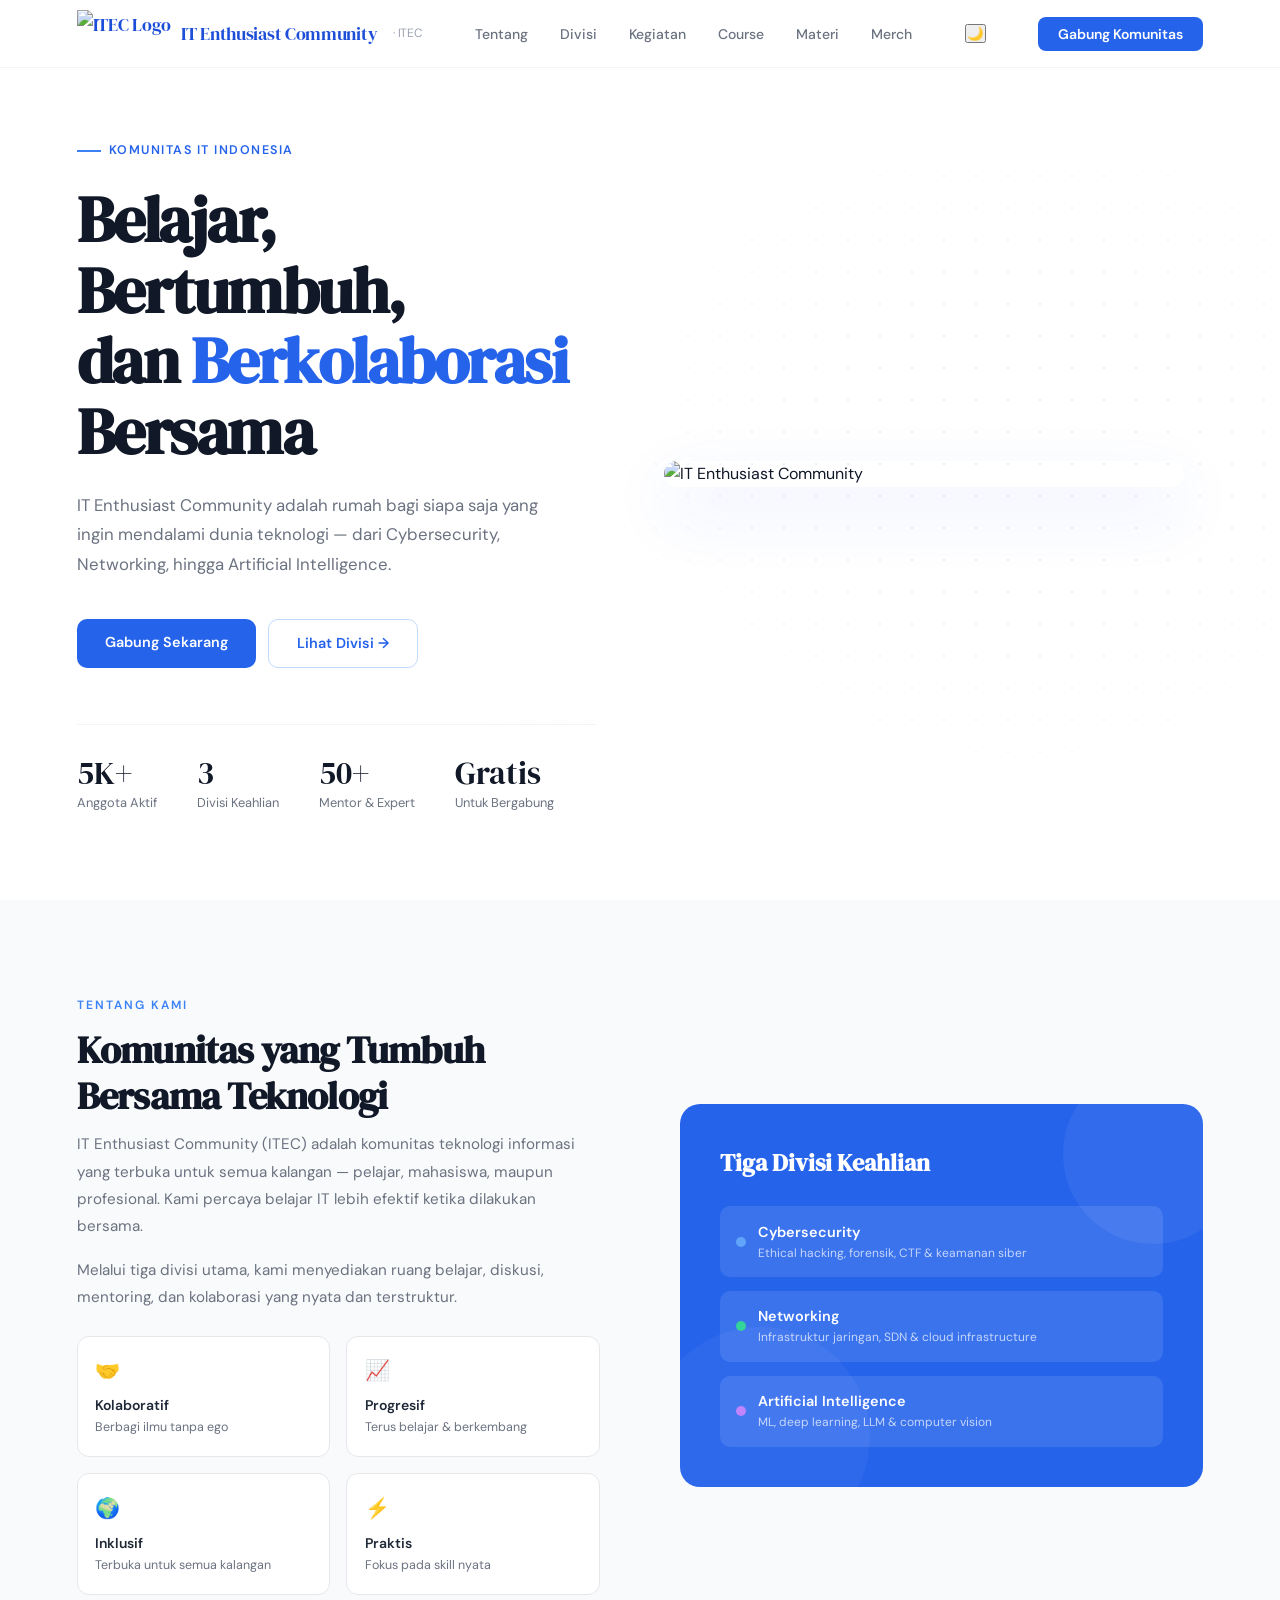
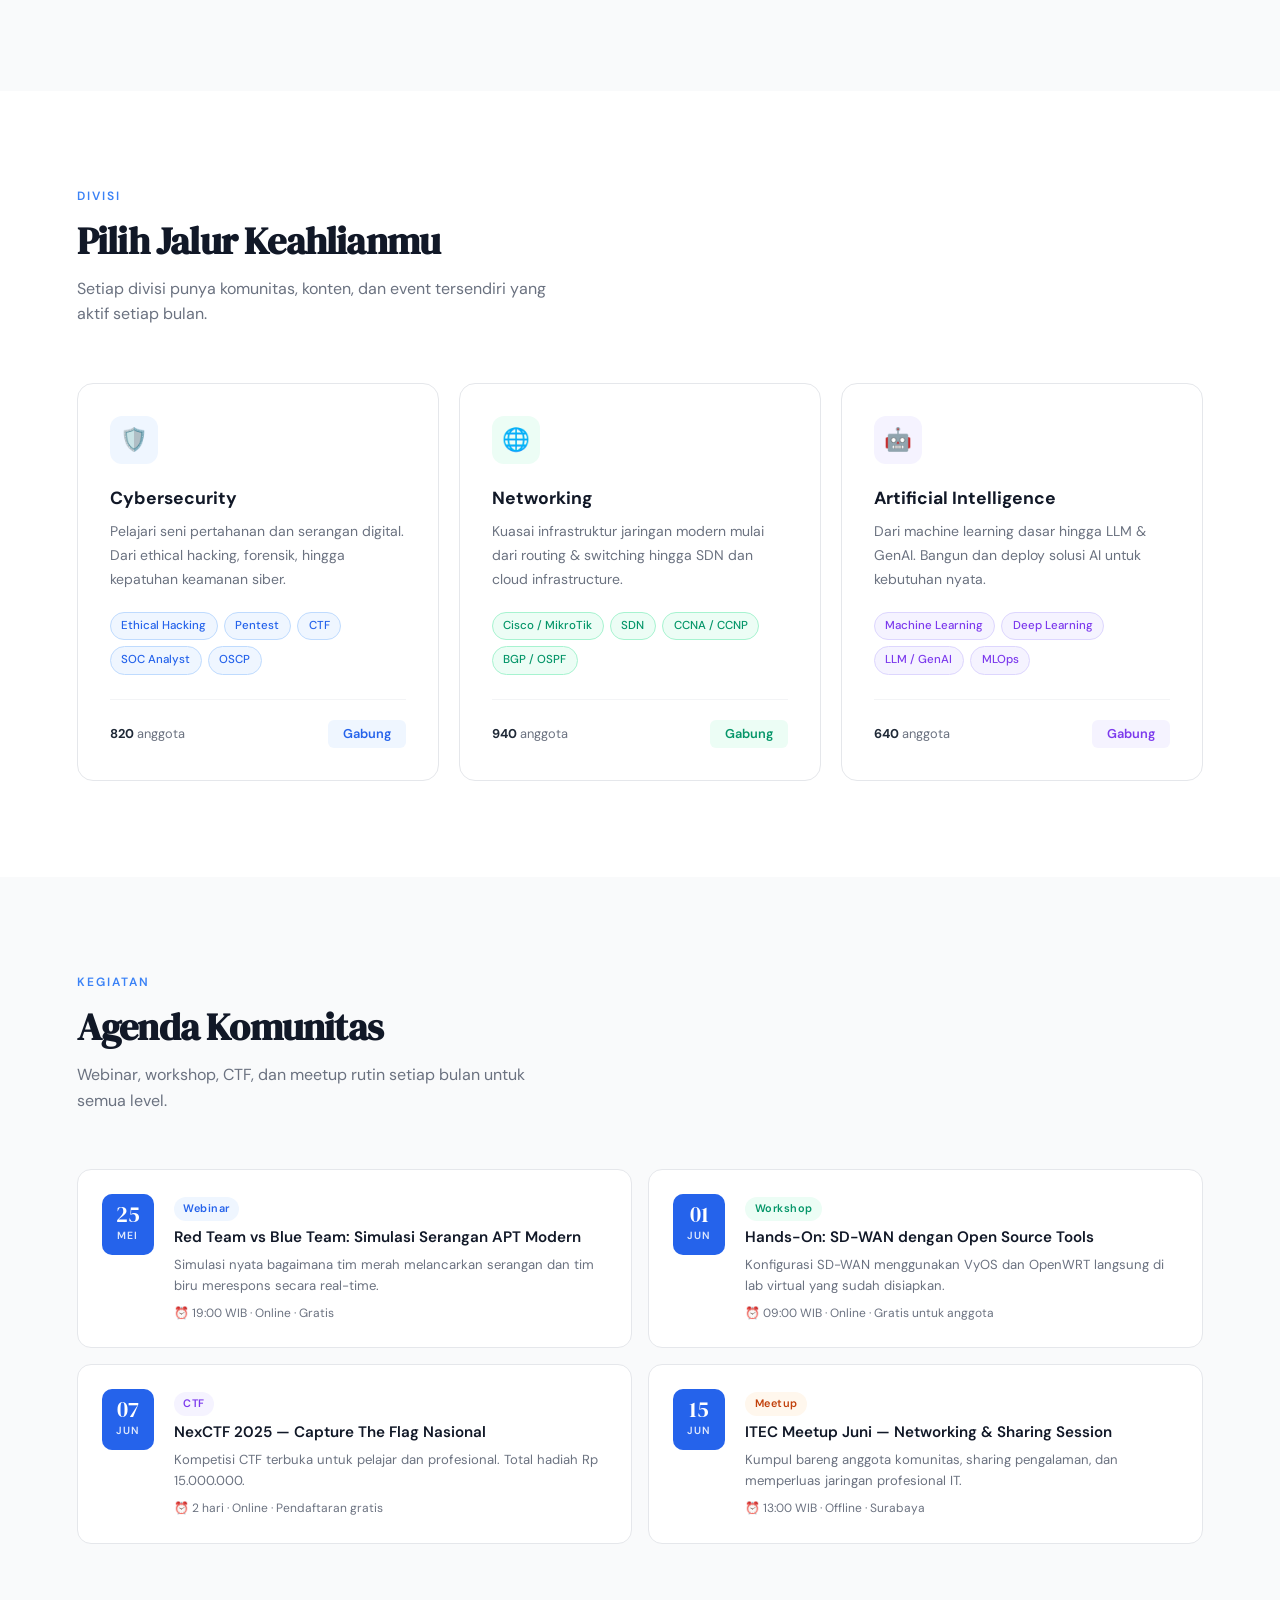
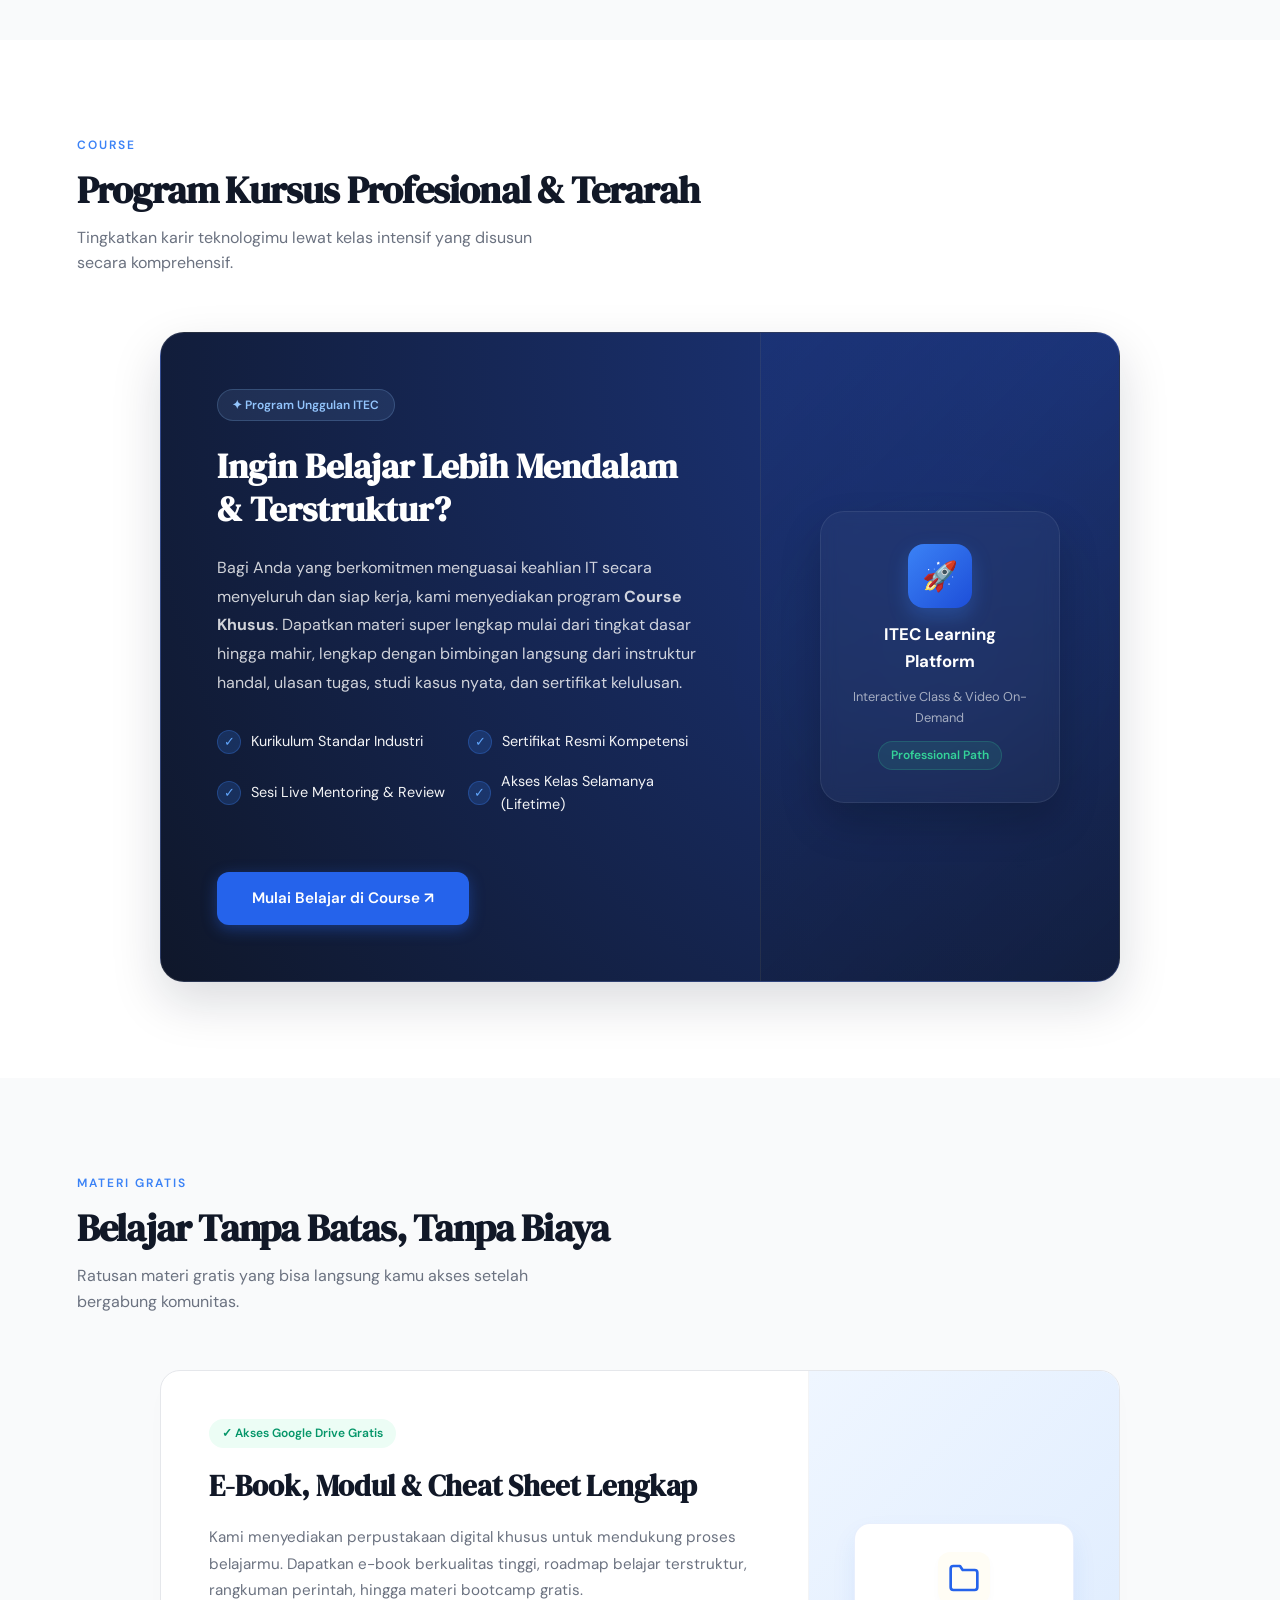
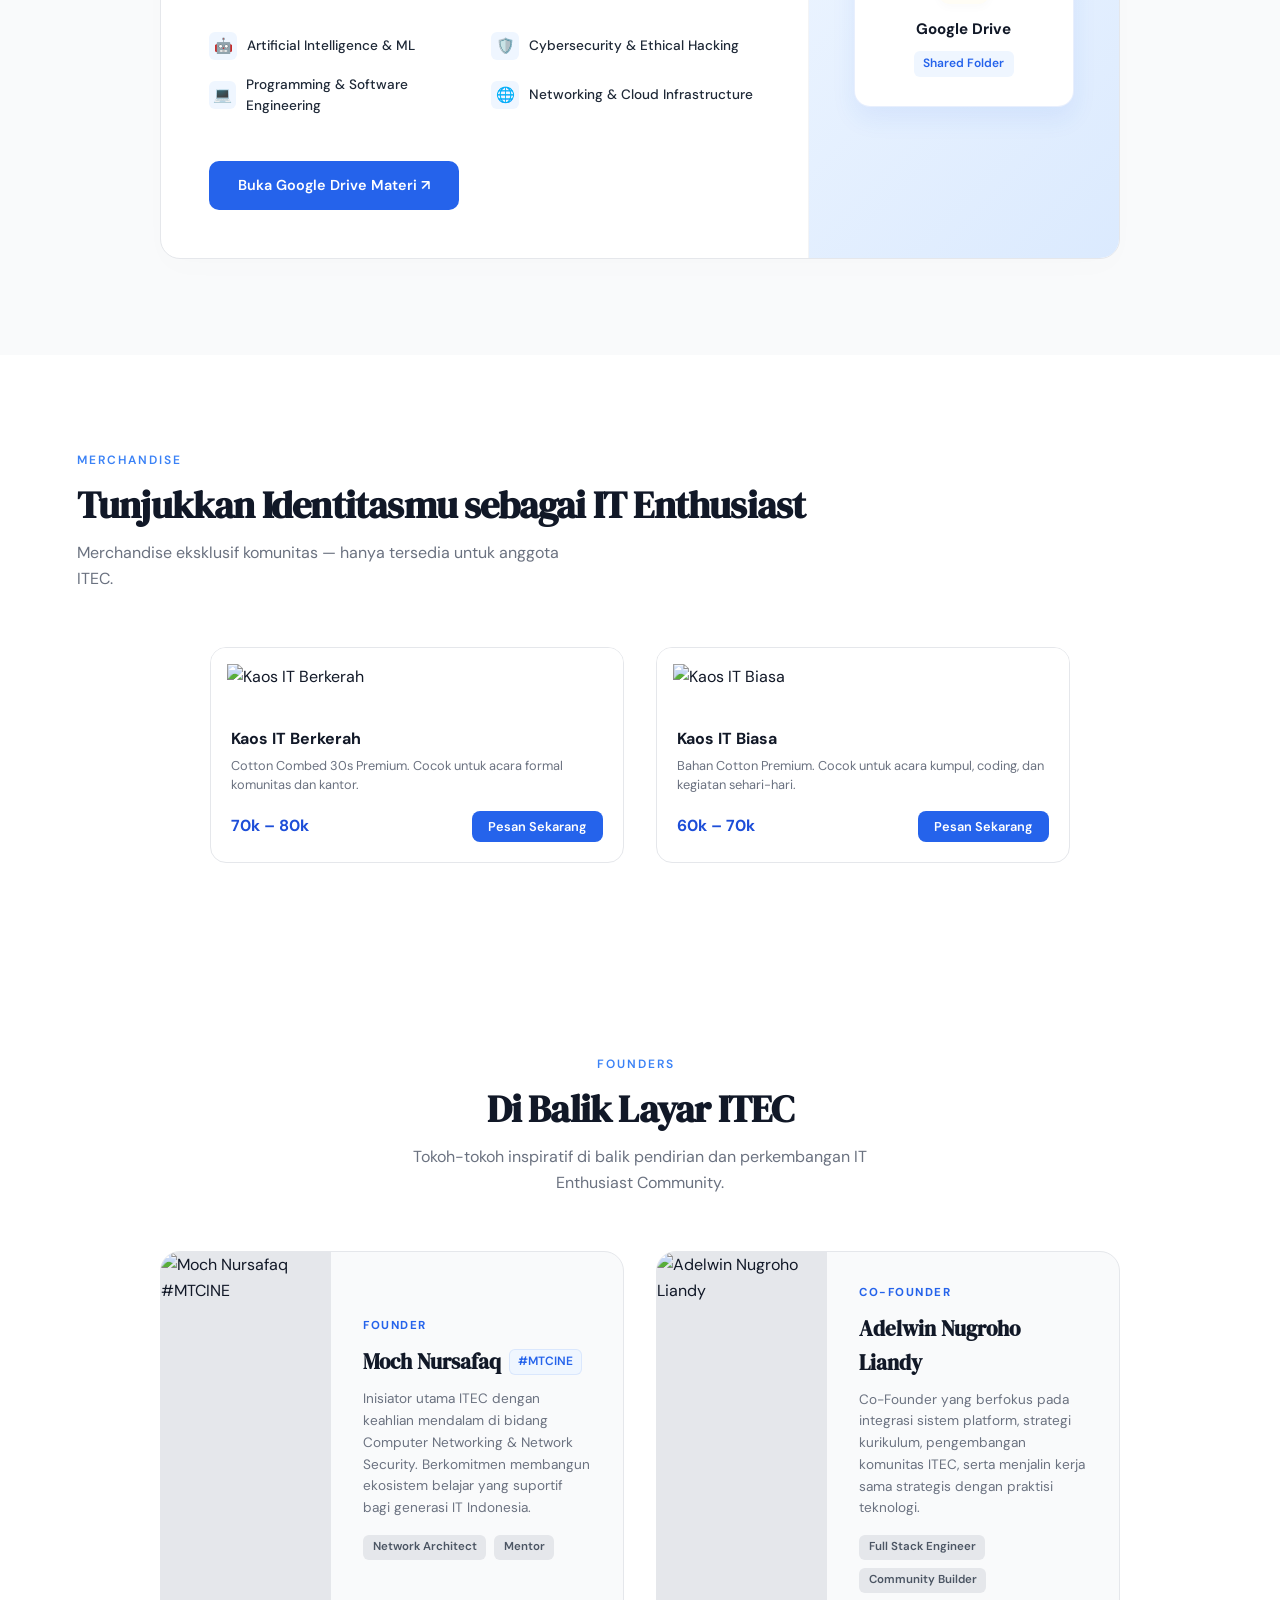
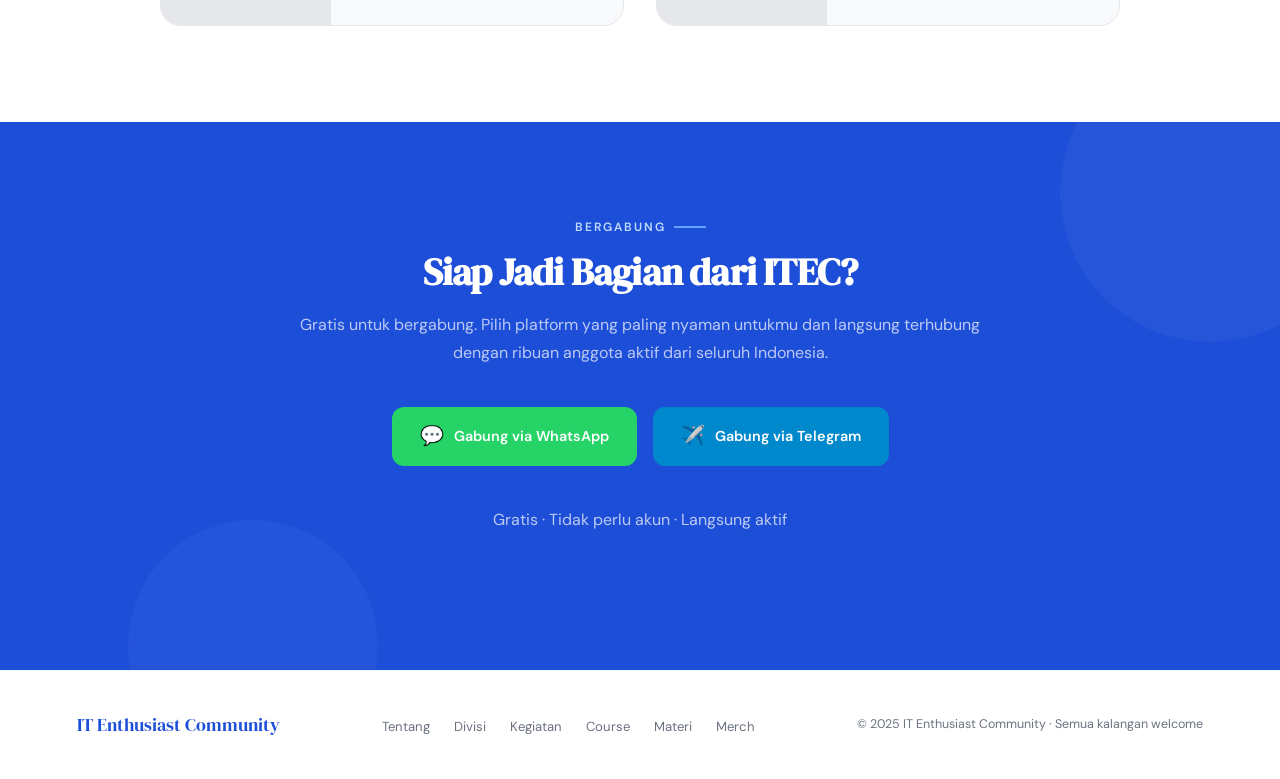
==== commit 31bd7316: "Update update.html" ====
--- a/update.html
+++ b/update.html
@@ -6,7 +6,15 @@
 <title>IT Enthusiast Community</title>
 <link href="https://fonts.googleapis.com/css2?family=DM+Serif+Display&family=DM+Sans:wght@300;400;500;600&display=swap" rel="stylesheet">
 <link rel="stylesheet" href="style.css">
-
+<script>
+  (function() {
+    const savedTheme = localStorage.getItem('theme');
+    const prefersDark = window.matchMedia('(prefers-color-scheme: dark)').matches;
+    if (savedTheme === 'dark' || (!savedTheme && prefersDark)) {
+      document.documentElement.classList.add('dark-theme');
+    }
+  })();
+</script>
 </head>
 <body>
 
@@ -24,6 +32,9 @@
     <li><a href="#materi">Materi</a></li>
     <li><a href="#merch">Merch</a></li>
   </ul>
+  <button id="theme-toggle" class="theme-toggle-btn" onclick="toggleTheme()" aria-label="Toggle Dark Mode">
+    <span class="theme-icon">🌙</span>
+  </button>
   <button class="nav-cta" onclick="document.getElementById('join').scrollIntoView({behavior:'smooth'})">Gabung Komunitas</button>
   <button class="hamburger" id="hamburger" onclick="toggleMenu()" aria-label="Menu">
     <span></span><span></span><span></span>
@@ -483,6 +494,27 @@
     document.getElementById('mobileMenu').classList.remove('open');
     document.getElementById('hamburger').classList.remove('open');
   }
+
+  // Dark Mode Functionality
+  function toggleTheme() {
+    const htmlEl = document.documentElement;
+    const isDark = htmlEl.classList.toggle('dark-theme');
+    localStorage.setItem('theme', isDark ? 'dark' : 'light');
+    updateThemeIcon(isDark);
+  }
+
+  function updateThemeIcon(isDark) {
+    const icons = document.querySelectorAll('.theme-icon');
+    icons.forEach(icon => {
+      icon.textContent = isDark ? '☀️' : '🌙';
+    });
+  }
+
+  // Initialize theme icon state on load
+  (function initThemeIcon() {
+    const isDark = document.documentElement.classList.contains('dark-theme');
+    updateThemeIcon(isDark);
+  })();
 </script>
 
 </body>
--- a/style.css
+++ b/style.css
@@ -336,77 +336,356 @@
 .kg-meta { font-size: 0.75rem; color: var(--text-muted); margin-top: 0.5rem; }
 
 /* ─── COURSE ─── */
-.course-grid { display: grid; grid-template-columns: repeat(3, 1fr); gap: 1.25rem; }
-
-.course-card {
-  border: 1.5px solid var(--gray-200); border-radius: 16px;
-  overflow: hidden; background: var(--white);
-  transition: all 0.25s;
-}
-.course-card:hover { border-color: var(--blue-300); transform: translateY(-2px); box-shadow: 0 8px 24px rgba(37,99,235,0.08); }
-
-.course-thumb {
-  height: 100px; display: flex; align-items: center; justify-content: center;
-  font-size: 2.5rem;
-}
-.course-thumb.c1 { background: linear-gradient(135deg, #eff6ff, #dbeafe); }
-.course-thumb.c2 { background: linear-gradient(135deg, #ecfdf5, #d1fae5); }
-.course-thumb.c3 { background: linear-gradient(135deg, #f5f3ff, #ede9fe); }
-.course-thumb.c4 { background: linear-gradient(135deg, #fff7ed, #ffedd5); }
-.course-thumb.c5 { background: linear-gradient(135deg, #fdf2f8, #fce7f3); }
-.course-thumb.c6 { background: linear-gradient(135deg, #f0fdf4, #dcfce7); }
-
-.course-body { padding: 1.25rem; }
-.course-level {
-  font-size: 0.68rem; font-weight: 600; letter-spacing: 0.5px;
-  text-transform: uppercase; margin-bottom: 0.5rem;
-}
-.level-beginner { color: #059669; }
-.level-intermediate { color: #d97706; }
-.level-advanced { color: #dc2626; }
-
-.course-card h4 { font-size: 0.9rem; font-weight: 700; color: var(--gray-900); margin-bottom: 0.4rem; line-height: 1.4; }
-.course-card p { font-size: 0.78rem; color: var(--text-muted); line-height: 1.6; margin-bottom: 1rem; }
-.course-meta { display: flex; align-items: center; justify-content: space-between; }
-.course-duration { font-size: 0.75rem; color: var(--text-muted); }
-.course-price {
-  font-size: 0.8rem; font-weight: 700;
-  color: var(--blue-600); background: var(--blue-50);
-  padding: 0.2rem 0.6rem; border-radius: 6px;
+.course-container {
+  max-width: 960px;
+  margin: 0 auto;
+}
+
+.course-promo-card {
+  display: grid;
+  grid-template-columns: 1.25fr 0.75fr;
+  background: radial-gradient(circle at top right, var(--blue-900), #0f172a);
+  border-radius: 24px;
+  overflow: hidden;
+  color: white;
+  box-shadow: 0 20px 50px rgba(15, 23, 42, 0.15);
+  border: 1px solid rgba(255, 255, 255, 0.1);
+  transition: all 0.3s ease;
+}
+
+.course-promo-card:hover {
+  transform: translateY(-4px);
+  box-shadow: 0 30px 60px rgba(37, 99, 235, 0.25);
+  border-color: rgba(96, 165, 250, 0.3);
+}
+
+.course-promo-left {
+  padding: 3.5rem;
+  display: flex;
+  flex-direction: column;
+  gap: 1.5rem;
+}
+
+.course-promo-badge {
+  display: inline-flex;
+  align-items: center;
+  gap: 6px;
+  font-size: 0.75rem;
+  font-weight: 600;
+  color: #93c5fd;
+  background: rgba(147, 197, 253, 0.1);
+  border: 1px solid rgba(147, 197, 253, 0.2);
+  padding: 0.35rem 0.9rem;
+  border-radius: 100px;
+  width: fit-content;
+}
+
+.course-promo-left h3 {
+  font-family: 'DM Serif Display', serif;
+  font-size: 2.2rem;
+  color: white;
+  line-height: 1.2;
+}
+
+.course-promo-left p {
+  font-size: 1rem;
+  color: rgba(255, 255, 255, 0.8);
+  line-height: 1.8;
+}
+
+.course-perks {
+  display: grid;
+  grid-template-columns: repeat(2, 1fr);
+  gap: 1rem;
+  margin: 0.5rem 0;
+}
+
+.course-perk-item {
+  display: flex;
+  align-items: center;
+  gap: 10px;
+  font-size: 0.9rem;
+  color: rgba(255, 255, 255, 0.95);
+}
+
+.course-perk-icon {
+  width: 24px;
+  height: 24px;
+  border-radius: 50%;
+  background: rgba(59, 130, 246, 0.2);
+  border: 1px solid rgba(59, 130, 246, 0.3);
+  display: flex;
+  align-items: center;
+  justify-content: center;
+  font-size: 0.8rem;
+  color: #60a5fa;
+}
+
+.course-promo-btn {
+  margin-top: 1.5rem;
+  background: var(--blue-600);
+  color: white;
+  padding: 0.9rem 2.2rem;
+  border-radius: 12px;
+  font-weight: 600;
+  font-size: 0.95rem;
+  text-decoration: none;
+  display: inline-flex;
+  align-items: center;
+  gap: 10px;
+  width: fit-content;
+  box-shadow: 0 4px 15px rgba(37, 99, 235, 0.4);
+  transition: all 0.25s ease;
+}
+
+.course-promo-btn:hover {
+  background: var(--blue-500);
+  transform: translateY(-2px);
+  box-shadow: 0 8px 25px rgba(37, 99, 235, 0.5);
+}
+
+.course-promo-right {
+  background: linear-gradient(135deg, rgba(30, 58, 138, 0.3), rgba(15, 23, 42, 0.5));
+  display: flex;
+  align-items: center;
+  justify-content: center;
+  padding: 3rem;
+  position: relative;
+  border-left: 1px solid rgba(255, 255, 255, 0.08);
+}
+
+.course-promo-right::before {
+  content: '';
+  position: absolute;
+  width: 150px;
+  height: 150px;
+  background: var(--blue-500);
+  filter: blur(100px);
+  opacity: 0.15;
+  border-radius: 50%;
+}
+
+.course-visual-badge {
+  background: rgba(255, 255, 255, 0.03);
+  backdrop-filter: blur(8px);
+  border: 1px solid rgba(255, 255, 255, 0.08);
+  padding: 2rem;
+  border-radius: 24px;
+  display: flex;
+  flex-direction: column;
+  align-items: center;
+  gap: 0.8rem;
+  width: 100%;
+  max-width: 240px;
+  text-align: center;
+  box-shadow: 0 20px 40px rgba(0,0,0,0.2);
+  transition: transform 0.3s ease;
+}
+
+.course-promo-card:hover .course-visual-badge {
+  transform: scale(1.05);
+}
+
+.course-visual-icon {
+  width: 64px;
+  height: 64px;
+  border-radius: 16px;
+  background: linear-gradient(135deg, var(--blue-500), var(--blue-700));
+  display: flex;
+  align-items: center;
+  justify-content: center;
+  font-size: 1.8rem;
+  box-shadow: 0 8px 20px rgba(59, 130, 246, 0.3);
+}
+
+.course-visual-title {
+  font-weight: 700;
+  font-size: 1.05rem;
+  color: white;
+}
+
+.course-visual-desc {
+  font-size: 0.8rem;
+  color: rgba(255, 255, 255, 0.6);
+}
+
+.course-visual-tag {
+  font-size: 0.75rem;
+  font-weight: 600;
+  color: #34d399;
+  background: rgba(52, 211, 153, 0.1);
+  padding: 0.25rem 0.75rem;
+  border-radius: 100px;
+  border: 1px solid rgba(52, 211, 153, 0.2);
 }
 
 /* ─── MATERI GRATIS ─── */
 .materi { background: var(--gray-50); }
 
-.materi-grid { display: grid; grid-template-columns: repeat(4, 1fr); gap: 1rem; }
-
-.materi-card {
-  background: var(--white); border: 1px solid var(--gray-200);
-  border-radius: 14px; padding: 1.5rem;
-  display: flex; flex-direction: column; gap: 0.75rem;
-  transition: all 0.2s;
-}
-.materi-card:hover { border-color: var(--blue-200); }
-
-.materi-icon {
-  width: 44px; height: 44px; border-radius: 10px;
-  background: var(--blue-50); display: flex; align-items: center;
-  justify-content: center; font-size: 1.2rem;
-}
-.materi-card h4 { font-size: 0.875rem; font-weight: 700; color: var(--gray-900); line-height: 1.4; }
-.materi-card p { font-size: 0.78rem; color: var(--text-muted); line-height: 1.6; flex: 1; }
-.materi-badge {
-  display: inline-flex; align-items: center; gap: 4px;
-  font-size: 0.7rem; font-weight: 600; color: #059669;
-  background: #ecfdf5; padding: 0.2rem 0.6rem; border-radius: 100px;
+.materi-container {
+  max-width: 960px;
+  margin: 0 auto;
+}
+
+.materi-single-card {
+  display: grid;
+  grid-template-columns: 1.35fr 0.65fr;
+  background: var(--white);
+  border: 1.5px solid var(--gray-200);
+  border-radius: 20px;
+  overflow: hidden;
+  box-shadow: 0 10px 30px rgba(0, 0, 0, 0.01);
+  transition: all 0.3s ease;
+}
+
+.materi-single-card:hover {
+  border-color: var(--blue-300);
+  box-shadow: 0 15px 40px rgba(37, 99, 235, 0.08);
+  transform: translateY(-2px);
+}
+
+.materi-card-left {
+  padding: 3rem;
+  display: flex;
+  flex-direction: column;
+  gap: 1.25rem;
+}
+
+.materi-card-badge {
+  display: inline-flex;
+  align-items: center;
+  gap: 6px;
+  font-size: 0.75rem;
+  font-weight: 600;
+  color: #059669;
+  background: #ecfdf5;
+  padding: 0.3rem 0.8rem;
+  border-radius: 100px;
   width: fit-content;
 }
-.materi-link {
-  font-size: 0.8rem; font-weight: 600; color: var(--blue-600);
-  text-decoration: none; display: flex; align-items: center; gap: 4px;
-  transition: gap 0.2s;
-}
-.materi-link:hover { gap: 8px; }
+
+.materi-card-left h3 {
+  font-family: 'DM Serif Display', serif;
+  font-size: 1.8rem;
+  color: var(--gray-900);
+  line-height: 1.25;
+}
+
+.materi-card-left p {
+  font-size: 0.95rem;
+  color: var(--text-muted);
+  line-height: 1.75;
+}
+
+.materi-categories {
+  display: grid;
+  grid-template-columns: repeat(2, 1fr);
+  gap: 0.85rem;
+  margin: 0.5rem 0;
+}
+
+.materi-cat-item {
+  display: flex;
+  align-items: center;
+  gap: 10px;
+  font-size: 0.85rem;
+  color: var(--gray-800);
+  font-weight: 500;
+}
+
+.materi-cat-icon {
+  width: 28px;
+  height: 28px;
+  border-radius: 6px;
+  background: var(--blue-50);
+  display: flex;
+  align-items: center;
+  justify-content: center;
+  font-size: 0.95rem;
+}
+
+.materi-btn-primary {
+  margin-top: 1rem;
+  background: var(--blue-600);
+  color: white;
+  padding: 0.8rem 1.8rem;
+  border-radius: 10px;
+  font-weight: 600;
+  font-size: 0.9rem;
+  text-decoration: none;
+  display: inline-flex;
+  align-items: center;
+  gap: 8px;
+  width: fit-content;
+  transition: all 0.2s ease;
+}
+
+.materi-btn-primary:hover {
+  background: var(--blue-700);
+  transform: translateY(-1px);
+}
+
+.materi-card-right {
+  background: linear-gradient(135deg, var(--blue-50), var(--blue-100));
+  display: flex;
+  align-items: center;
+  justify-content: center;
+  padding: 2.5rem;
+  border-left: 1px solid var(--gray-100);
+}
+
+.materi-gdrive-preview {
+  background: var(--white);
+  padding: 1.8rem;
+  border-radius: 16px;
+  display: flex;
+  flex-direction: column;
+  align-items: center;
+  gap: 0.6rem;
+  box-shadow: 0 12px 24px rgba(37, 99, 235, 0.08);
+  border: 1px solid rgba(37, 99, 235, 0.1);
+  text-align: center;
+  width: 100%;
+  max-width: 220px;
+  transition: transform 0.3s ease;
+}
+
+.materi-single-card:hover .materi-gdrive-preview {
+  transform: scale(1.05);
+}
+
+.gdrive-logo-icon {
+  width: 52px;
+  height: 52px;
+  display: flex;
+  align-items: center;
+  justify-content: center;
+  border-radius: 12px;
+  background: #fffdf5;
+  box-shadow: 0 4px 10px rgba(0,0,0,0.02);
+}
+
+.gdrive-logo-icon img {
+  width: 32px;
+  height: 32px;
+  object-fit: contain;
+}
+
+.gdrive-text {
+  font-weight: 700;
+  font-size: 0.95rem;
+  color: var(--gray-900);
+  margin-top: 0.2rem;
+}
+
+.gdrive-shared {
+  font-size: 0.75rem;
+  color: var(--blue-600);
+  font-weight: 600;
+  background: var(--blue-50);
+  padding: 0.2rem 0.6rem;
+  border-radius: 6px;
+}
 
 /* ─── MERCHANDISE ─── */
 .merch-grid { display: grid; grid-template-columns: repeat(4, 1fr); gap: 1rem; }
@@ -462,6 +741,100 @@
   transition: background 0.2s;
 }
 .merch-btn:hover { background: var(--blue-700); }
+
+/* ─── FOUNDERS ─── */
+.founders { background: var(--white); }
+.founders-grid {
+  display: grid;
+  grid-template-columns: repeat(2, 1fr);
+  gap: 2rem;
+  max-width: 960px;
+  margin: 0 auto;
+}
+.founder-card {
+  display: flex;
+  background: var(--gray-50);
+  border: 1.5px solid var(--gray-200);
+  border-radius: 20px;
+  overflow: hidden;
+  transition: all 0.3s ease;
+}
+.founder-card:hover {
+  border-color: var(--blue-300);
+  background: var(--white);
+  box-shadow: 0 15px 40px rgba(37, 99, 235, 0.08);
+  transform: translateY(-3px);
+}
+.founder-img-wrapper {
+  width: 170px;
+  height: 100%;
+  flex-shrink: 0;
+  overflow: hidden;
+  background: var(--gray-200);
+  position: relative;
+}
+.founder-img {
+  width: 100%;
+  height: 100%;
+  object-fit: cover;
+  transition: transform 0.4s ease;
+  display: block;
+}
+.founder-card:hover .founder-img {
+  transform: scale(1.05);
+}
+.founder-info {
+  padding: 2rem;
+  display: flex;
+  flex-direction: column;
+  justify-content: center;
+  gap: 0.6rem;
+}
+.founder-role {
+  font-size: 0.72rem;
+  font-weight: 700;
+  text-transform: uppercase;
+  letter-spacing: 1.5px;
+  color: var(--blue-600);
+}
+.founder-info h4 {
+  font-family: 'DM Serif Display', serif;
+  font-size: 1.3rem;
+  color: var(--gray-900);
+  display: flex;
+  flex-wrap: wrap;
+  align-items: center;
+  gap: 8px;
+}
+.founder-tag-inline {
+  font-family: 'DM Sans', sans-serif;
+  font-size: 0.75rem;
+  font-weight: 600;
+  color: var(--blue-600);
+  background: var(--blue-50);
+  padding: 0.15rem 0.5rem;
+  border-radius: 6px;
+  border: 1px solid rgba(37, 99, 235, 0.1);
+}
+.founder-bio {
+  font-size: 0.85rem;
+  color: var(--text-muted);
+  line-height: 1.6;
+}
+.founder-socials {
+  display: flex;
+  flex-wrap: wrap;
+  gap: 0.5rem;
+  margin-top: 0.4rem;
+}
+.founder-badge {
+  font-size: 0.72rem;
+  font-weight: 600;
+  color: var(--gray-600);
+  background: var(--gray-200);
+  padding: 0.2rem 0.6rem;
+  border-radius: 6px;
+}
 
 /* ─── JOIN ─── */
 .join {
@@ -580,26 +953,24 @@
 }
 
 /* ─── RESPONSIVE ─── */
-
+ 
 /* Tablet landscape */
 @media (max-width: 1024px) {
   .divisi-cards { grid-template-columns: repeat(2, 1fr); }
-  .course-grid { grid-template-columns: repeat(2, 1fr); }
-  .materi-grid { grid-template-columns: repeat(2, 1fr); }
   .about-grid { gap: 3rem; }
 }
-
+ 
 /* Tablet portrait */
 @media (max-width: 768px) {
   /* Nav */
   .nav-links, .nav-cta { display: none; }
   .hamburger { display: flex; }
   nav { padding: 0 5%; }
-
+ 
   /* Nav logo — hide text, show only logo image on small screens */
   .nav-logo span { display: none; }
   .nav-logo-text { display: none; }
-
+ 
   /* Hero */
   .hero {
     flex-direction: column !important;
@@ -615,55 +986,111 @@
   .hero-numbers { justify-content: center; gap: 1.5rem; flex-wrap: wrap; }
   .hero-image { width: 100%; }
   .hero-image img { max-width: 100%; border-radius: 14px; }
-
+ 
   /* About */
   .about-grid { grid-template-columns: 1fr; gap: 2rem; }
   .about-values { grid-template-columns: 1fr 1fr; }
-
+ 
   /* Divisi */
   .divisi-cards { grid-template-columns: 1fr; }
-
+ 
   /* Kegiatan */
   .kegiatan-grid { grid-template-columns: 1fr; }
-
-  /* Course */
-  .course-grid { grid-template-columns: 1fr; }
-
-  /* Materi */
-  .materi-grid { grid-template-columns: repeat(2, 1fr); }
-
+ 
+  /* Course Promo */
+  .course-promo-card {
+    grid-template-columns: 1fr;
+  }
+  .course-promo-left {
+    padding: 2.5rem;
+  }
+  .course-promo-right {
+    padding: 3rem;
+    border-left: none;
+    border-top: 1px solid rgba(255, 255, 255, 0.08);
+  }
+ 
+  /* Materi Promo */
+  .materi-single-card {
+    grid-template-columns: 1fr;
+  }
+  .materi-card-left {
+    padding: 2rem;
+  }
+  .materi-card-right {
+    padding: 2.5rem;
+    border-left: none;
+    border-top: 1px solid var(--gray-200);
+  }
+ 
   /* Merch */
   .merch-grid-2 { grid-template-columns: 1fr; gap: 1.5rem; }
-
+ 
+  /* Founders */
+  .founders-grid {
+    grid-template-columns: 1fr;
+    gap: 1.5rem;
+  }
+  .founder-card {
+    flex-direction: column;
+  }
+  .founder-img-wrapper {
+    width: 100%;
+    height: 240px;
+  }
+  .founder-info {
+    padding: 1.5rem;
+  }
+ 
   /* Footer */
   footer { flex-direction: column; align-items: flex-start; gap: 1rem; }
   .footer-links { flex-wrap: wrap; gap: 1rem; }
-
+ 
   /* Section padding */
   section { padding: 4rem 5%; }
 }
-
+ 
 /* Mobile */
 @media (max-width: 480px) {
   nav { height: 60px; }
   .mobile-menu { top: 60px; }
-
+ 
   .hero { padding: 6rem 5% 3rem !important; }
   .hero h1 { font-size: clamp(1.9rem, 7vw, 2.4rem); letter-spacing: -1px; }
   .hero-numbers { gap: 1rem; }
   .num-val { font-size: 1.6rem; }
-
+ 
   .about-values { grid-template-columns: 1fr; }
-
-  .materi-grid { grid-template-columns: 1fr; }
-
+ 
+  .course-promo-left {
+    padding: 1.5rem;
+  }
+  .course-perks {
+    grid-template-columns: 1fr;
+  }
+  .course-promo-btn {
+    width: 100%;
+    justify-content: center;
+  }
+ 
+  .materi-card-left {
+    padding: 1.5rem;
+  }
+  .materi-categories {
+    grid-template-columns: 1fr;
+  }
+  .materi-btn-primary {
+    width: 100%;
+    justify-content: center;
+  }
+ 
   .kegiatan-card { flex-direction: column; gap: 1rem; }
-
+ 
   .section-title { font-size: 1.7rem; }
-
+ 
   .join-platforms { flex-direction: column; align-items: center; }
   .platform-btn { width: 100%; justify-content: center; }
-
+ 
   footer { padding: 2rem 5%; }
   .footer-links { gap: 0.75rem; }
 }
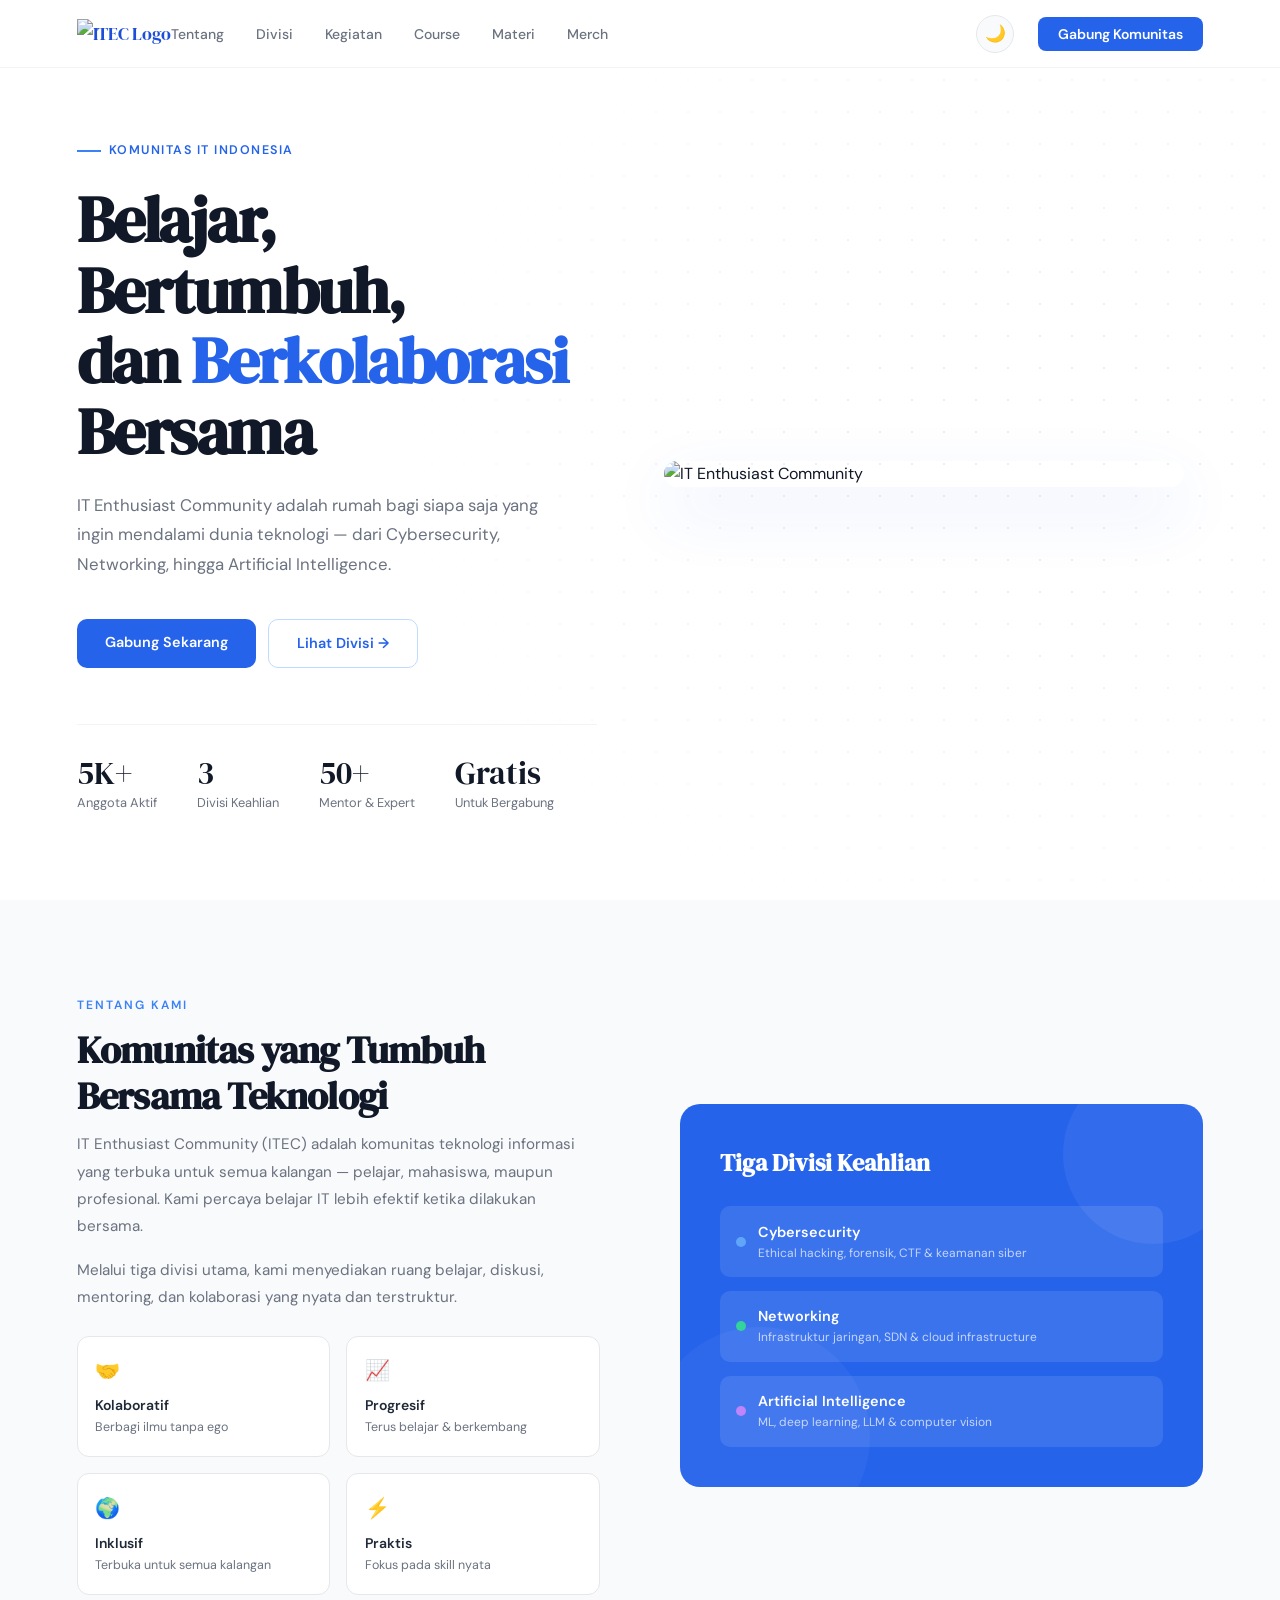
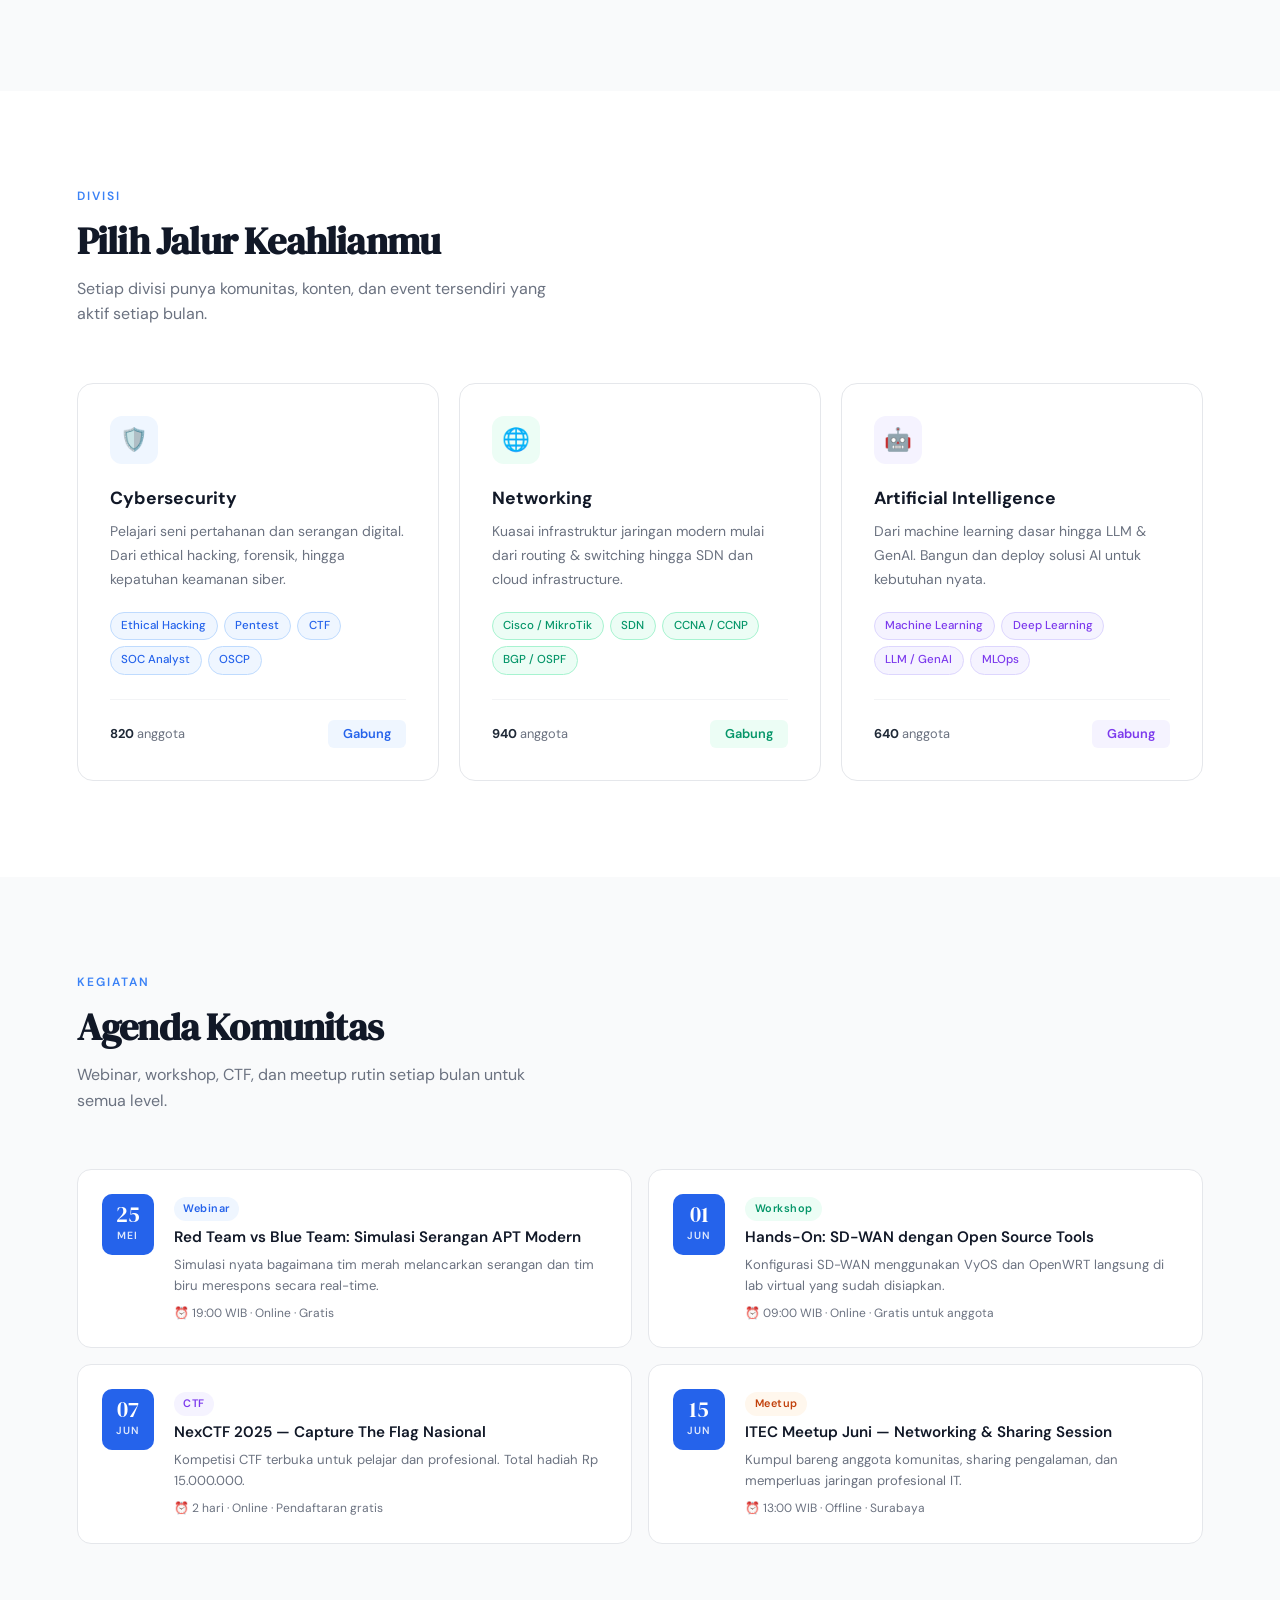
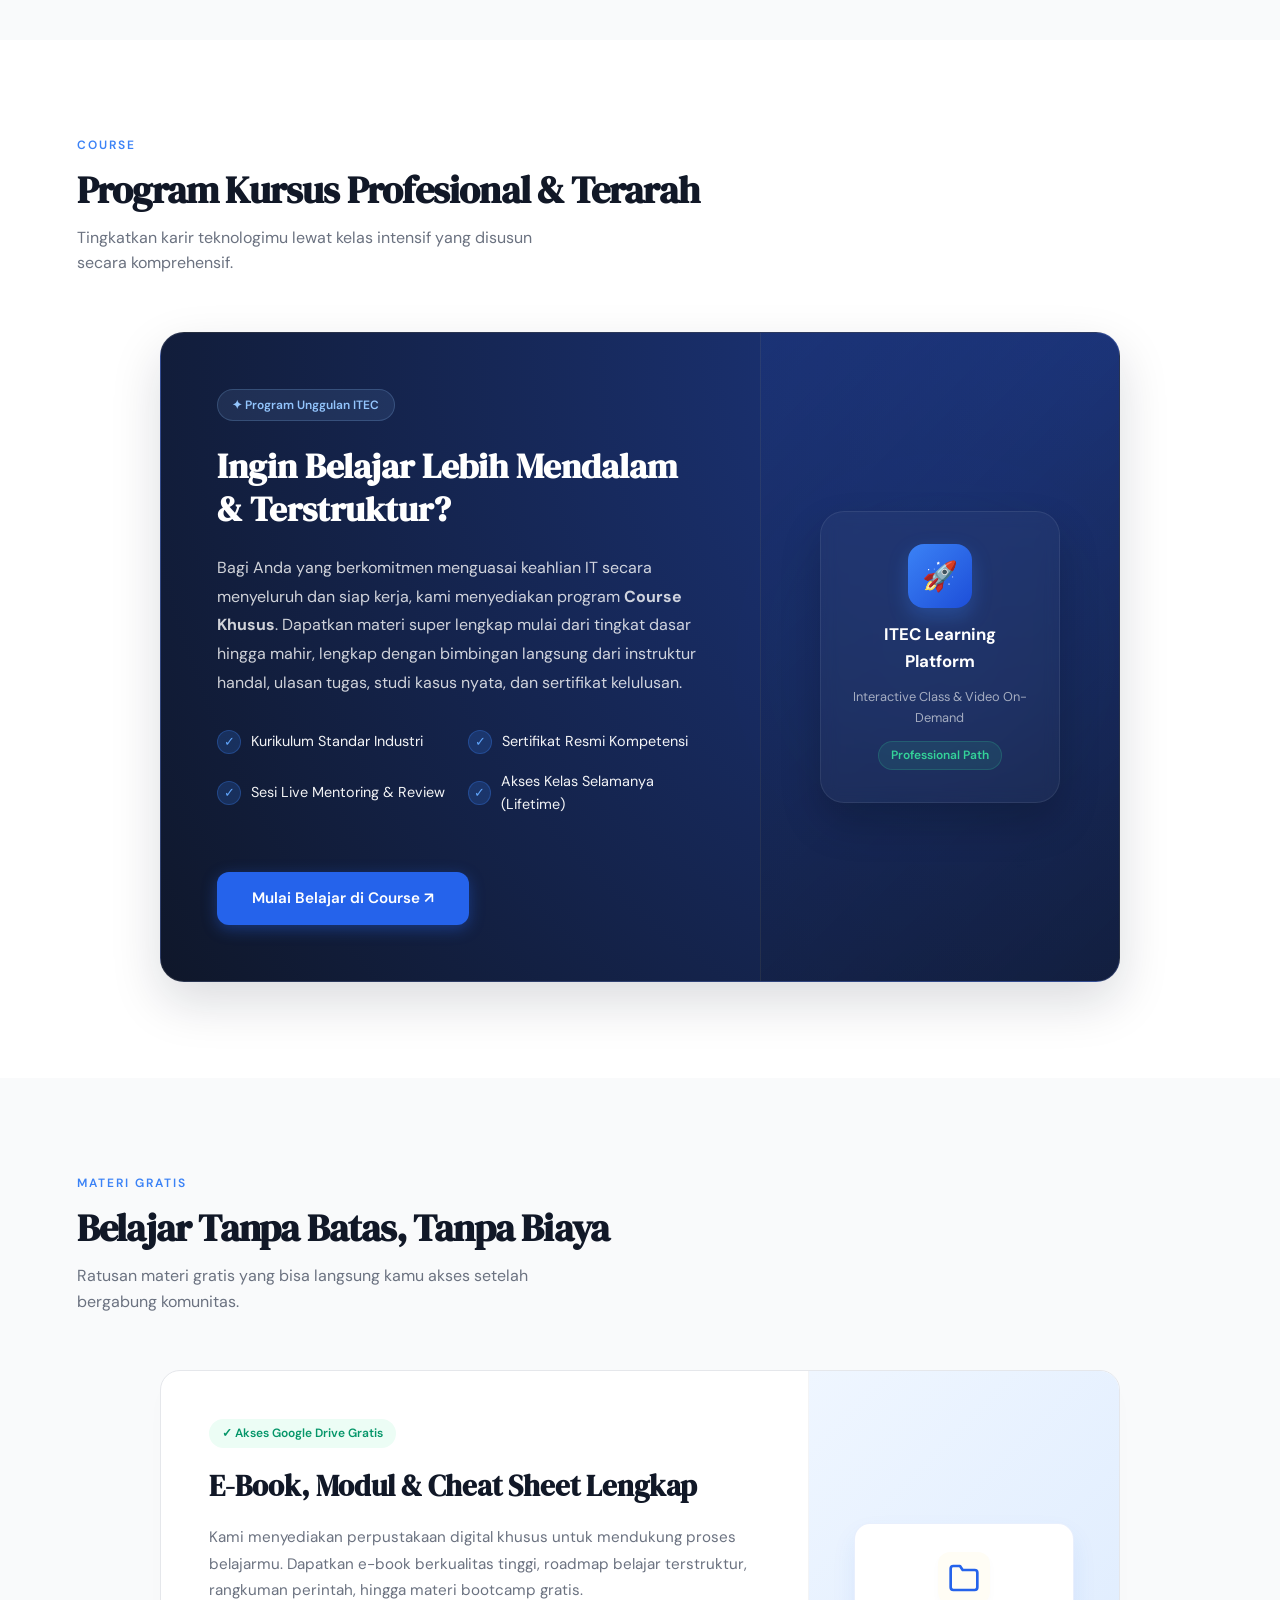
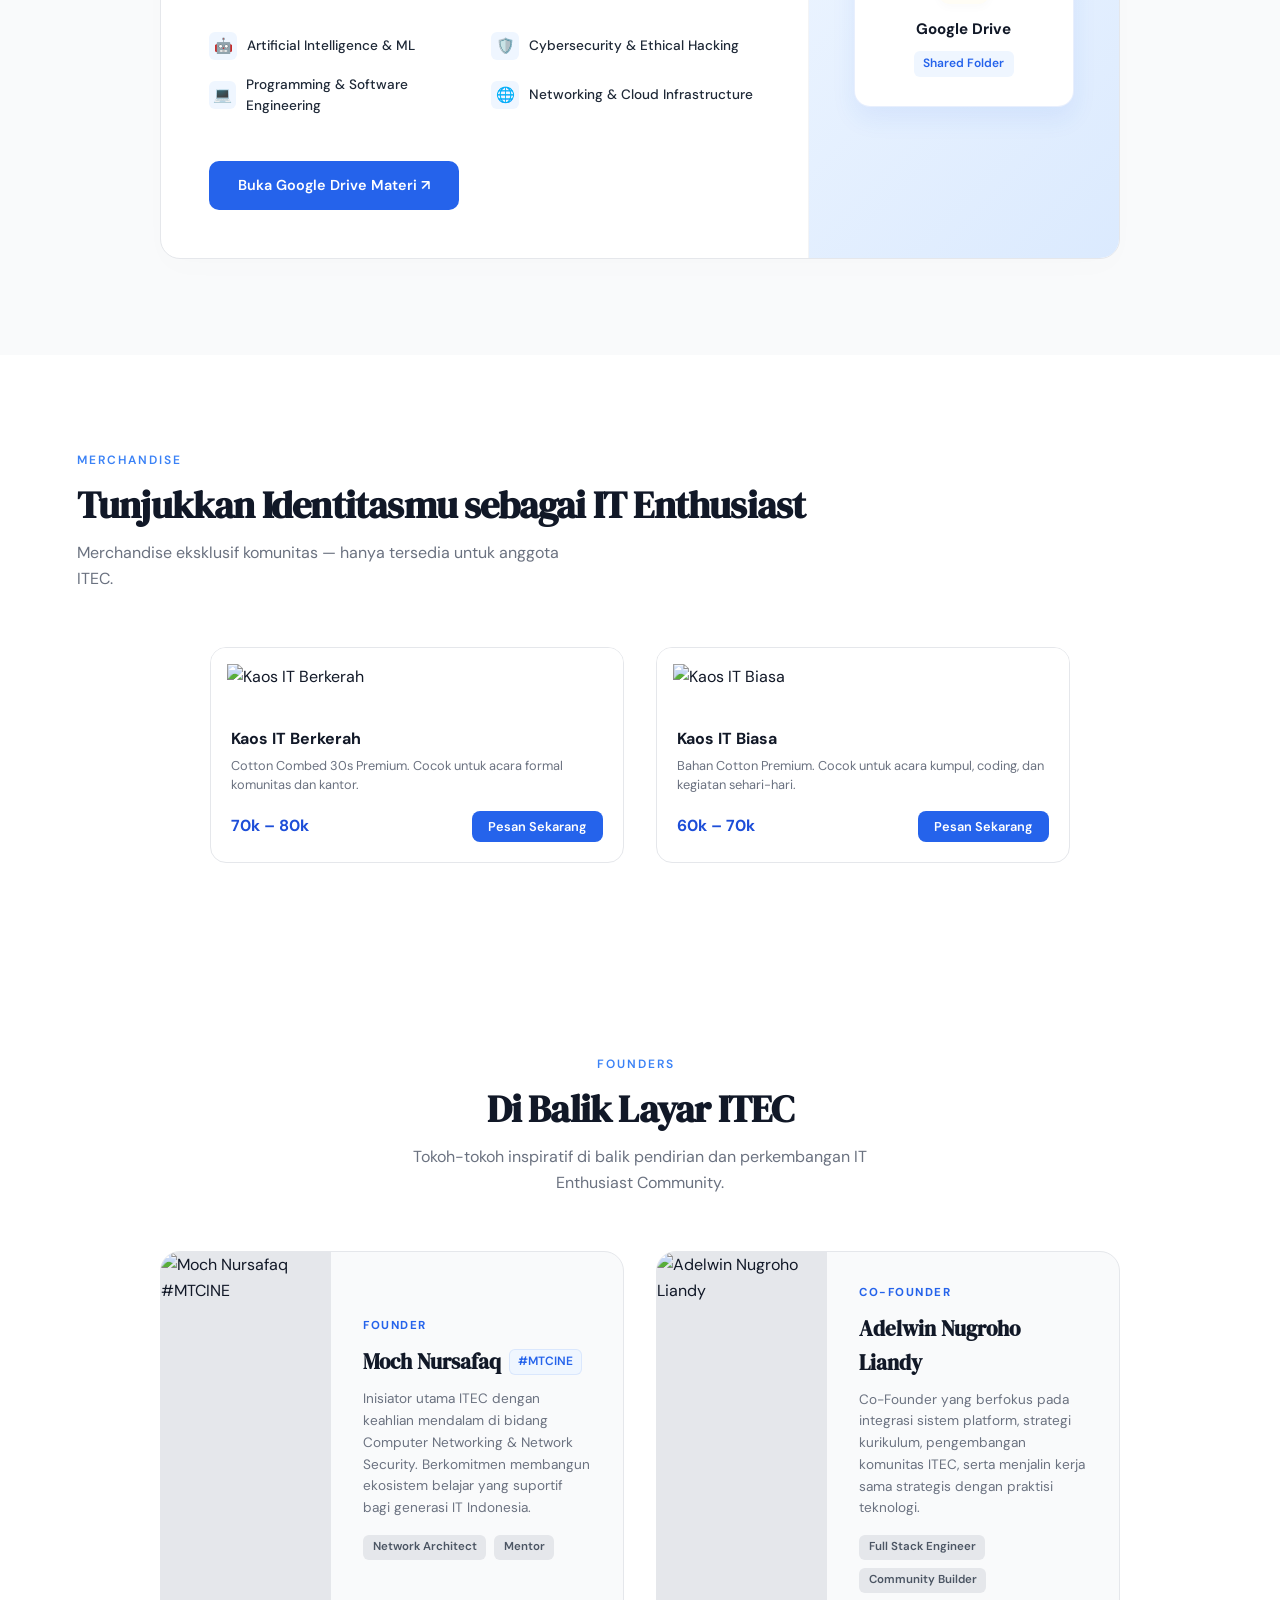
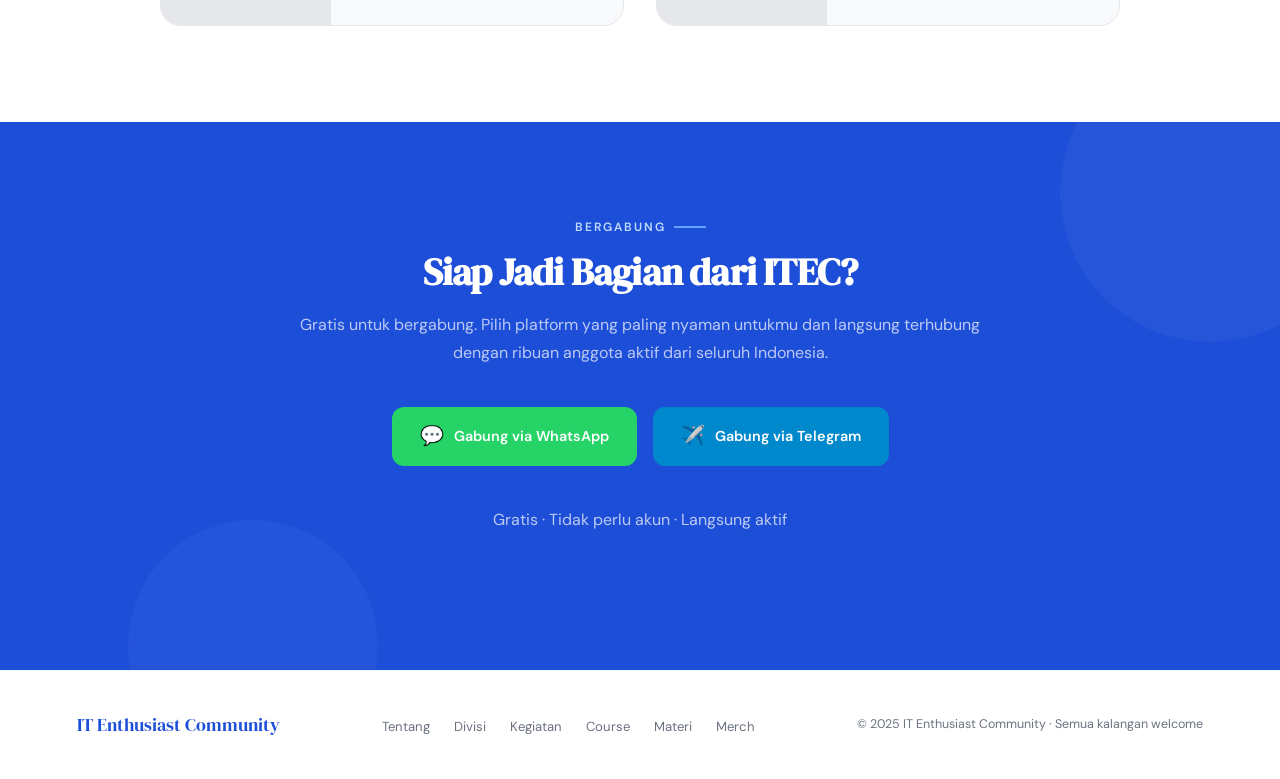
==== commit 1476ea40: "Update update.html" ====
--- a/update.html
+++ b/update.html
@@ -20,9 +20,8 @@
 
 <!-- NAV -->
 <nav>
-  <a class="nav-logo" href="#" style="display:flex;align-items:center;gap:10px;">
-    <img src="https://adelwinnugroho.my.id/img/itenthusiast.png" alt="ITEC Logo" style="height:48px;width:auto;object-fit:contain;">
-    IT Enthusiast Community <span>· ITEC</span>
+  <a class="nav-logo" href="#" style="display:flex;align-items:center;">
+    <img src="https://adelwinnugroho.my.id/img/itenthusiast.png" alt="ITEC Logo" class="nav-logo-img">
   </a>
   <ul class="nav-links">
     <li><a href="#about">Tentang</a></li>
--- a/style.css
+++ b/style.css
@@ -21,6 +21,122 @@
   --text-muted: #6b7280;
 }
 
+/* ─── DARK THEME VARIABLES ─── */
+.dark-theme {
+  --white: #0f172a;         /* Deep slate-900 background */
+  --gray-50: #1e293b;       /* Slate-800 for offset background */
+  --gray-100: #334155;      /* Slate-700 for borders */
+  --gray-200: #475569;      /* Slate-600 */
+  --gray-400: #94a3b8;      /* Slate-400 */
+  --gray-600: #cbd5e1;      /* Slate-300 */
+  --gray-800: #f1f5f9;      /* Slate-100 */
+  --gray-900: #f8fafc;      /* Slate-50 */
+  
+  --text: #f8fafc;          /* Slate-50 */
+  --text-muted: #94a3b8;    /* Slate-400 */
+  
+  --blue-50: #1e3a8a;       /* Deepest blue-900 */
+  --blue-100: #172554;      /* Deepest blue-950 */
+  --blue-200: #2563eb;      /* Vibrant blue-600 */
+  --blue-400: #60a5fa;      /* Sky blue-400 */
+  --blue-500: #3b82f6;      /* Blue-500 */
+  --blue-600: #3b82f6;      /* Blue-500 */
+  --blue-700: #60a5fa;      /* Sky blue-400 */
+  --blue-900: #1d4ed8;      /* Blue-700 */
+}
+
+/* Theme Toggle Button */
+.theme-toggle-btn {
+  background: var(--gray-50);
+  border: 1px solid var(--gray-200);
+  border-radius: 50%;
+  width: 38px;
+  height: 38px;
+  display: flex;
+  align-items: center;
+  justify-content: center;
+  cursor: pointer;
+  font-size: 1.05rem;
+  color: var(--text);
+  transition: all 0.2s ease;
+  user-select: none;
+  padding: 0;
+  margin-left: auto;
+  margin-right: 1.5rem;
+  z-index: 201;
+}
+
+.theme-toggle-btn:hover {
+  background: var(--gray-100);
+  border-color: var(--blue-400);
+  transform: scale(1.05);
+}
+
+.theme-toggle-btn:active {
+  transform: scale(0.95);
+}
+
+/* Specific Dark Mode Overrides */
+.dark-theme nav {
+  background: rgba(15, 23, 42, 0.9);
+  border-bottom-color: var(--gray-100);
+}
+
+.dark-theme .mobile-menu {
+  background: rgba(15, 23, 42, 0.98);
+  border-bottom-color: var(--gray-100);
+}
+.dark-theme .mobile-menu a {
+  border-bottom-color: var(--gray-100);
+}
+
+.dark-theme .hero-bg-dots {
+  opacity: 0.15;
+}
+
+/* Division Cards Special styling in dark theme */
+.dark-theme .cyber .dc-icon { background: rgba(59, 130, 246, 0.15); color: #60a5fa; }
+.dark-theme .net .dc-icon { background: rgba(16, 185, 129, 0.15); color: #34d399; }
+.dark-theme .ai .dc-icon { background: rgba(139, 92, 246, 0.15); color: #a78bfa; }
+
+.dark-theme .cyber .dc-tag { color: #60a5fa; border-color: rgba(59, 130, 246, 0.3); background: rgba(59, 130, 246, 0.1); }
+.dark-theme .net .dc-tag { color: #34d399; border-color: rgba(16, 185, 129, 0.3); background: rgba(16, 185, 129, 0.1); }
+.dark-theme .ai .dc-tag { color: #a78bfa; border-color: rgba(139, 92, 246, 0.3); background: rgba(139, 92, 246, 0.1); }
+
+.dark-theme .cyber .dc-btn { background: rgba(59, 130, 246, 0.15); color: #60a5fa; }
+.dark-theme .cyber .dc-btn:hover { background: rgba(59, 130, 246, 0.25); }
+.dark-theme .net .dc-btn { background: rgba(16, 185, 129, 0.15); color: #34d399; }
+.dark-theme .net .dc-btn:hover { background: rgba(16, 185, 129, 0.25); }
+.dark-theme .ai .dc-btn { background: rgba(139, 92, 246, 0.15); color: #a78bfa; }
+.dark-theme .ai .dc-btn:hover { background: rgba(139, 92, 246, 0.25); }
+
+/* Kegiatan Badges */
+.dark-theme .kg-type.webinar { background: rgba(59, 130, 246, 0.15); color: #60a5fa; }
+.dark-theme .kg-type.workshop { background: rgba(16, 185, 129, 0.15); color: #34d399; }
+.dark-theme .kg-type.meetup { background: rgba(249, 115, 22, 0.15); color: #fb923c; }
+.dark-theme .kg-type.ctf { background: rgba(139, 92, 246, 0.15); color: #a78bfa; }
+
+/* Materi */
+.dark-theme .gdrive-logo-icon { background: var(--gray-100); }
+.dark-theme .materi-badge { background: rgba(16, 185, 129, 0.15); color: #34d399; }
+
+/* Course thumbnails */
+.dark-theme .course-thumb.c1 { background: linear-gradient(135deg, #1e3a8a, #0f172a); }
+.dark-theme .course-thumb.c2 { background: linear-gradient(135deg, #064e3b, #0f172a); }
+.dark-theme .course-thumb.c3 { background: linear-gradient(135deg, #4c1d95, #0f172a); }
+.dark-theme .course-thumb.c4 { background: linear-gradient(135deg, #7c2d12, #0f172a); }
+.dark-theme .course-thumb.c5 { background: linear-gradient(135deg, #831843, #0f172a); }
+.dark-theme .course-thumb.c6 { background: linear-gradient(135deg, #065f46, #0f172a); }
+
+.dark-theme .level-beginner { color: #34d399; }
+.dark-theme .level-intermediate { color: #fbbf24; }
+.dark-theme .level-advanced { color: #f87171; }
+
+.dark-theme .course-price {
+  background: rgba(59, 130, 246, 0.15);
+  color: #60a5fa;
+}
+
 html { scroll-behavior: smooth; }
 
 body {
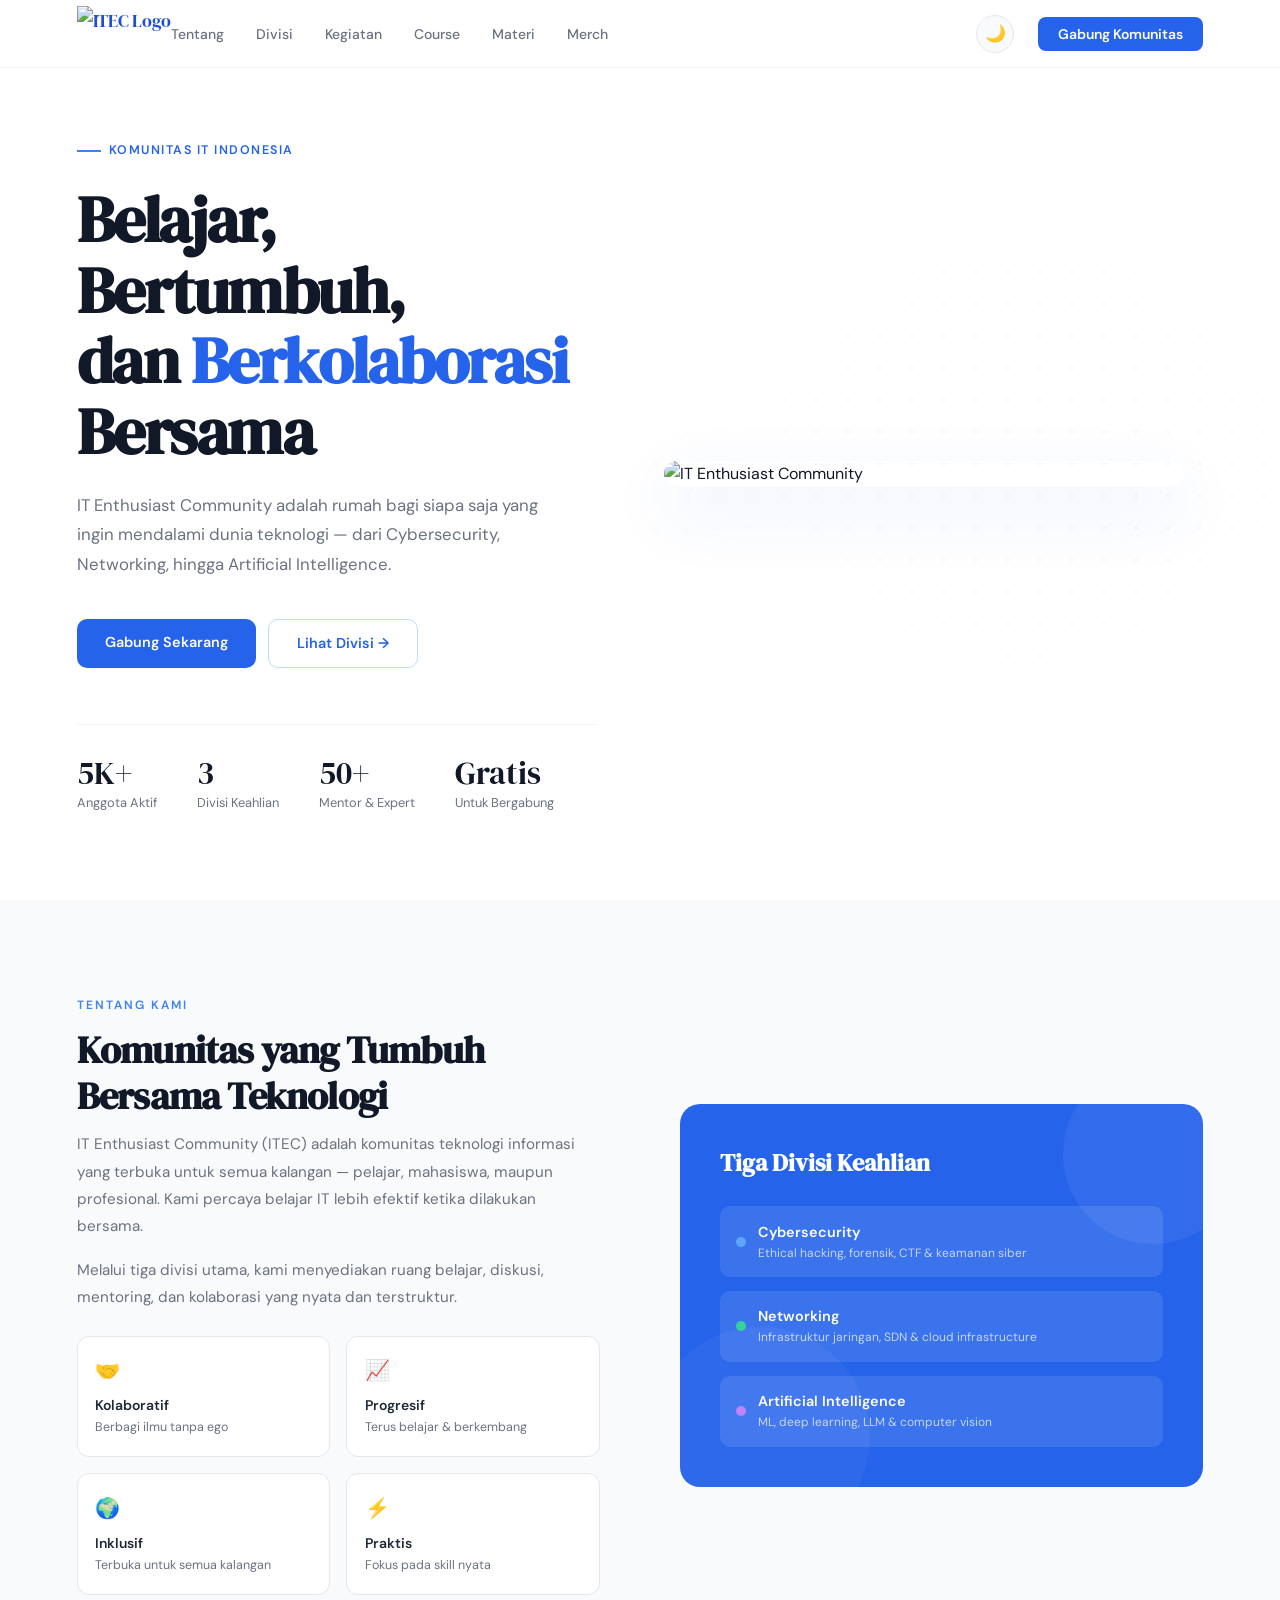
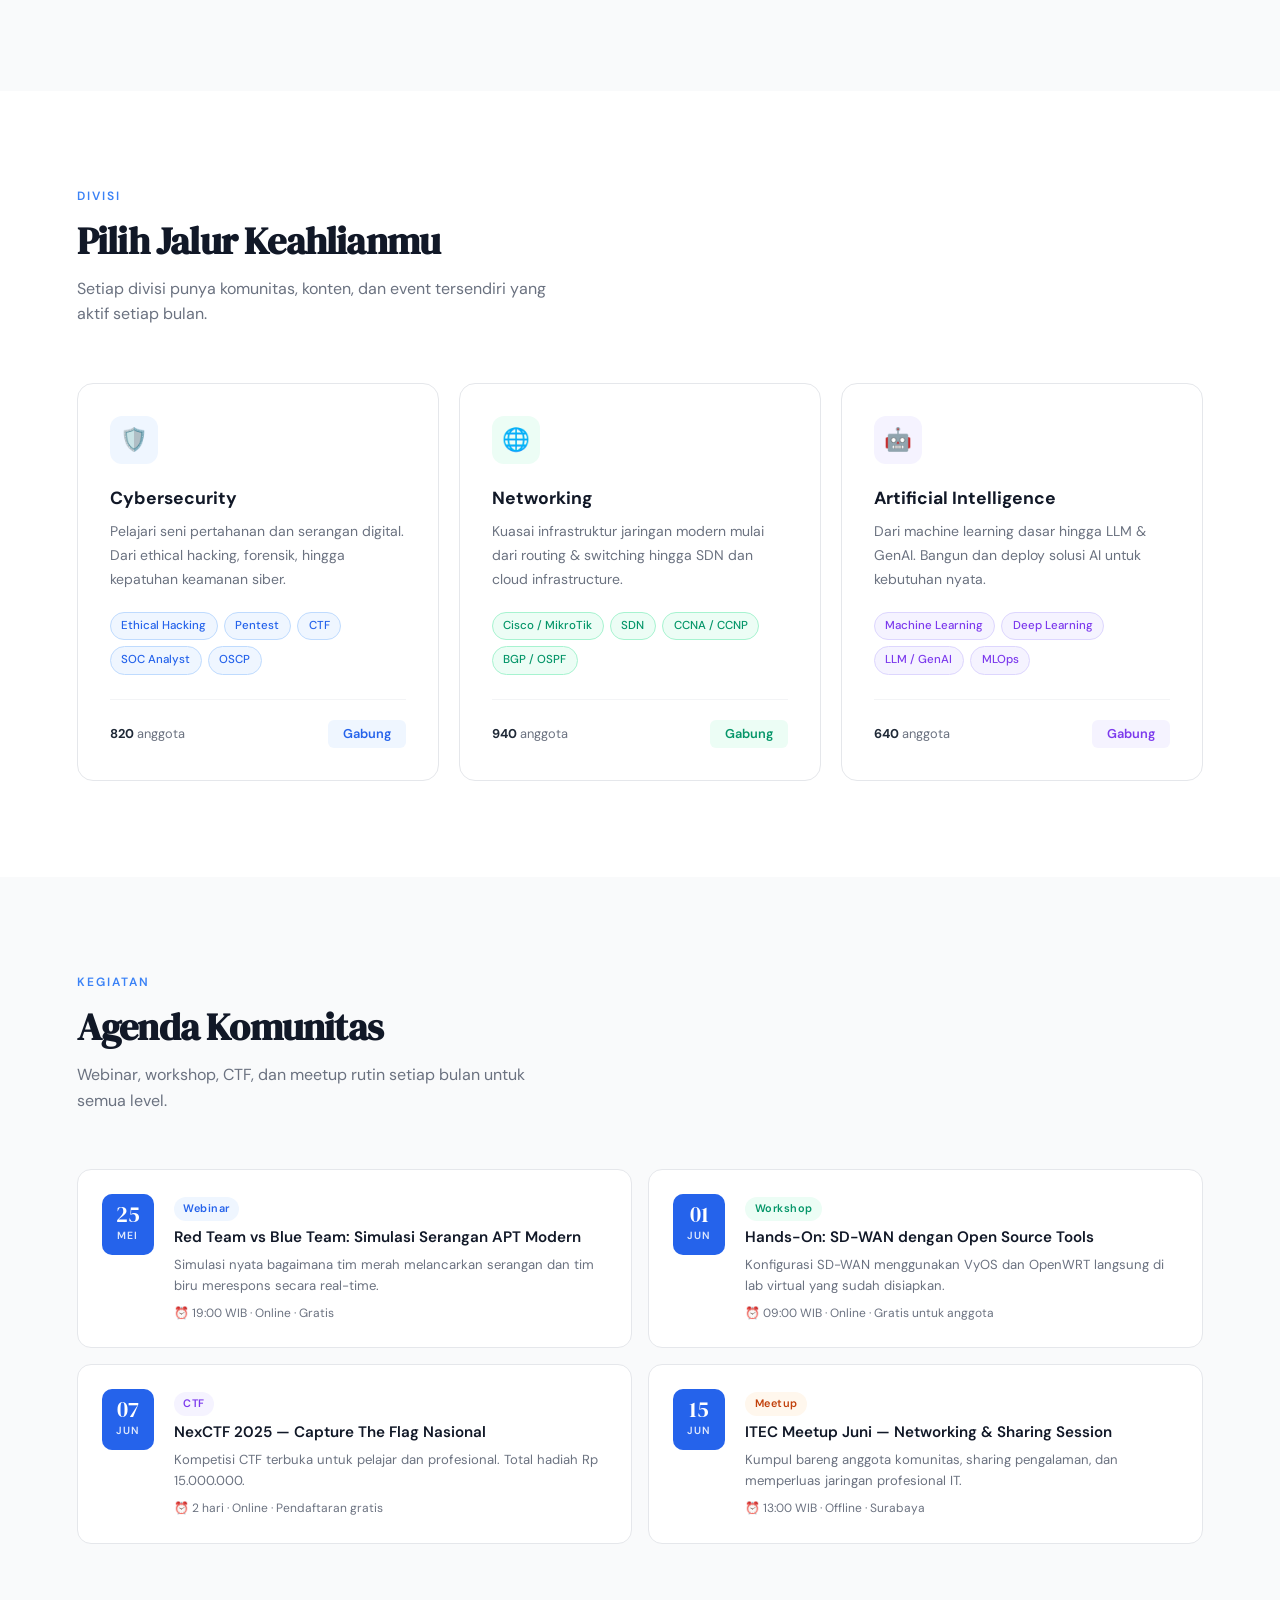
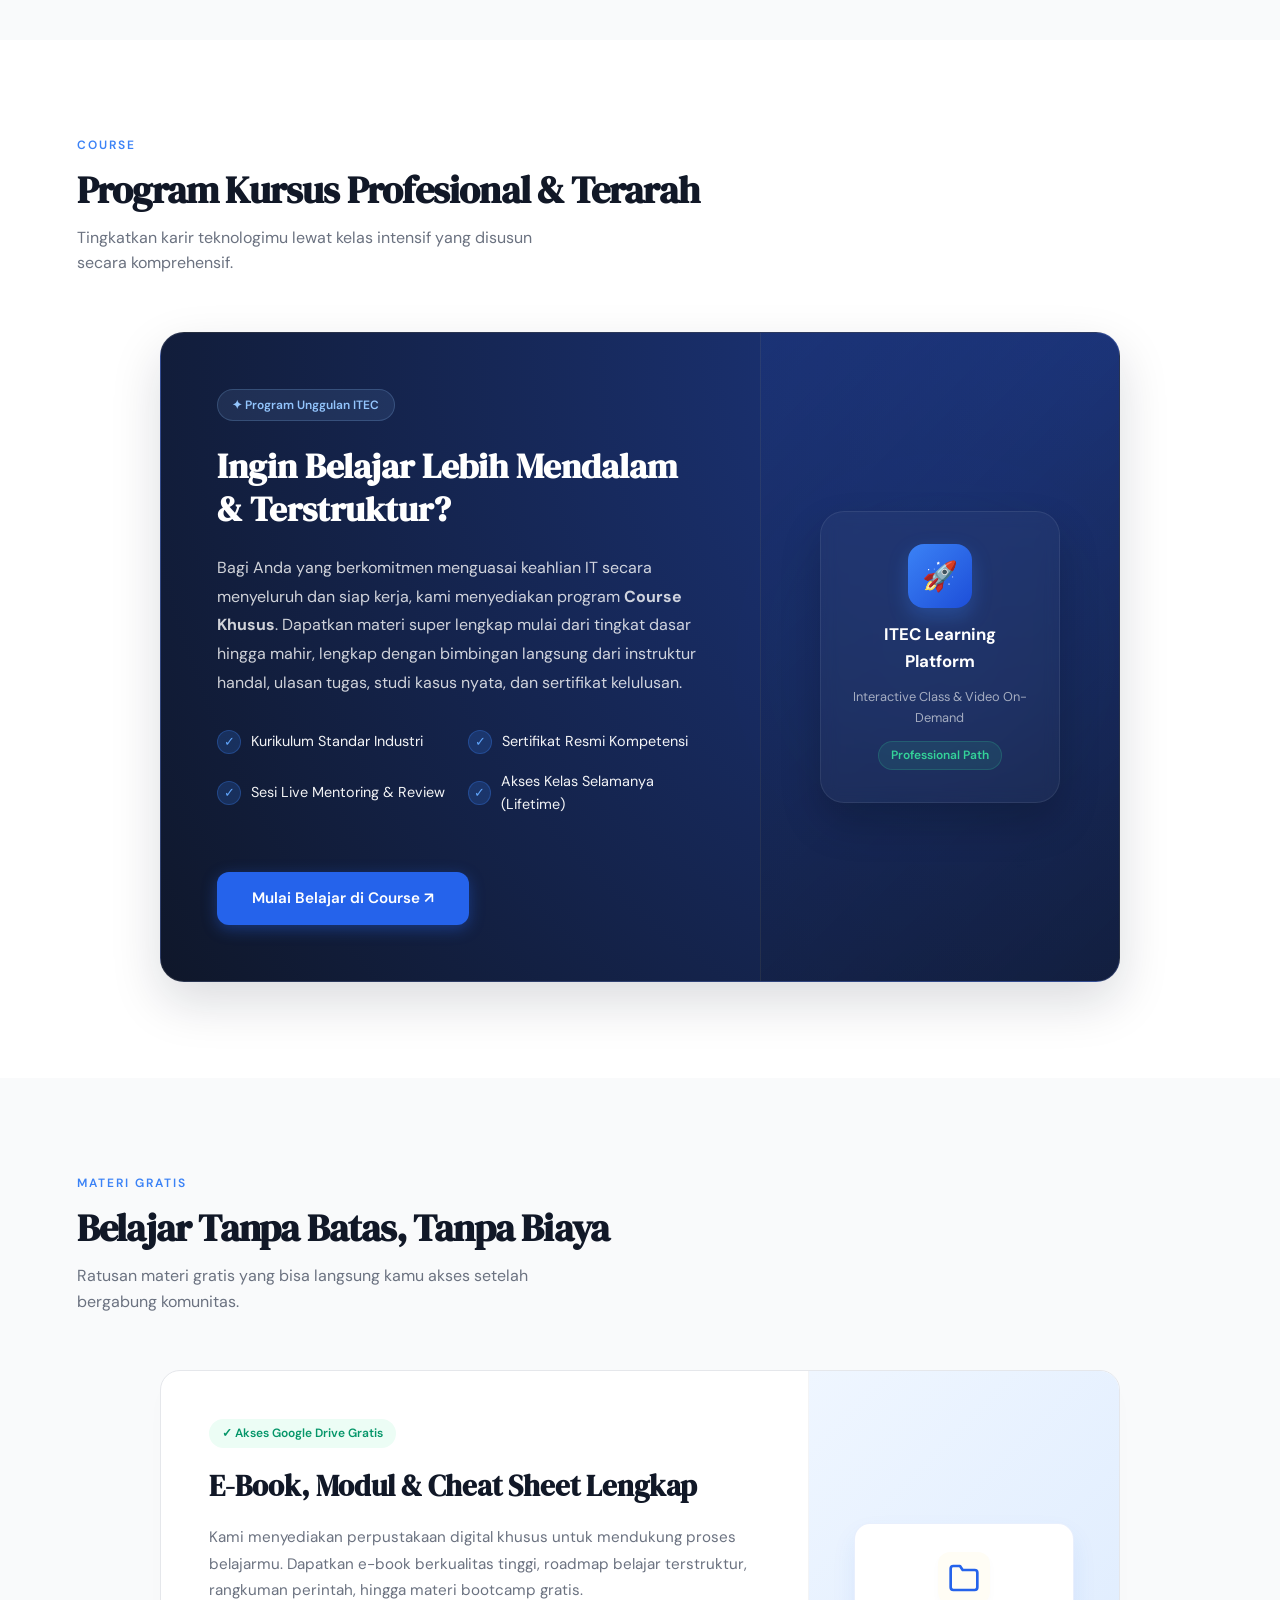
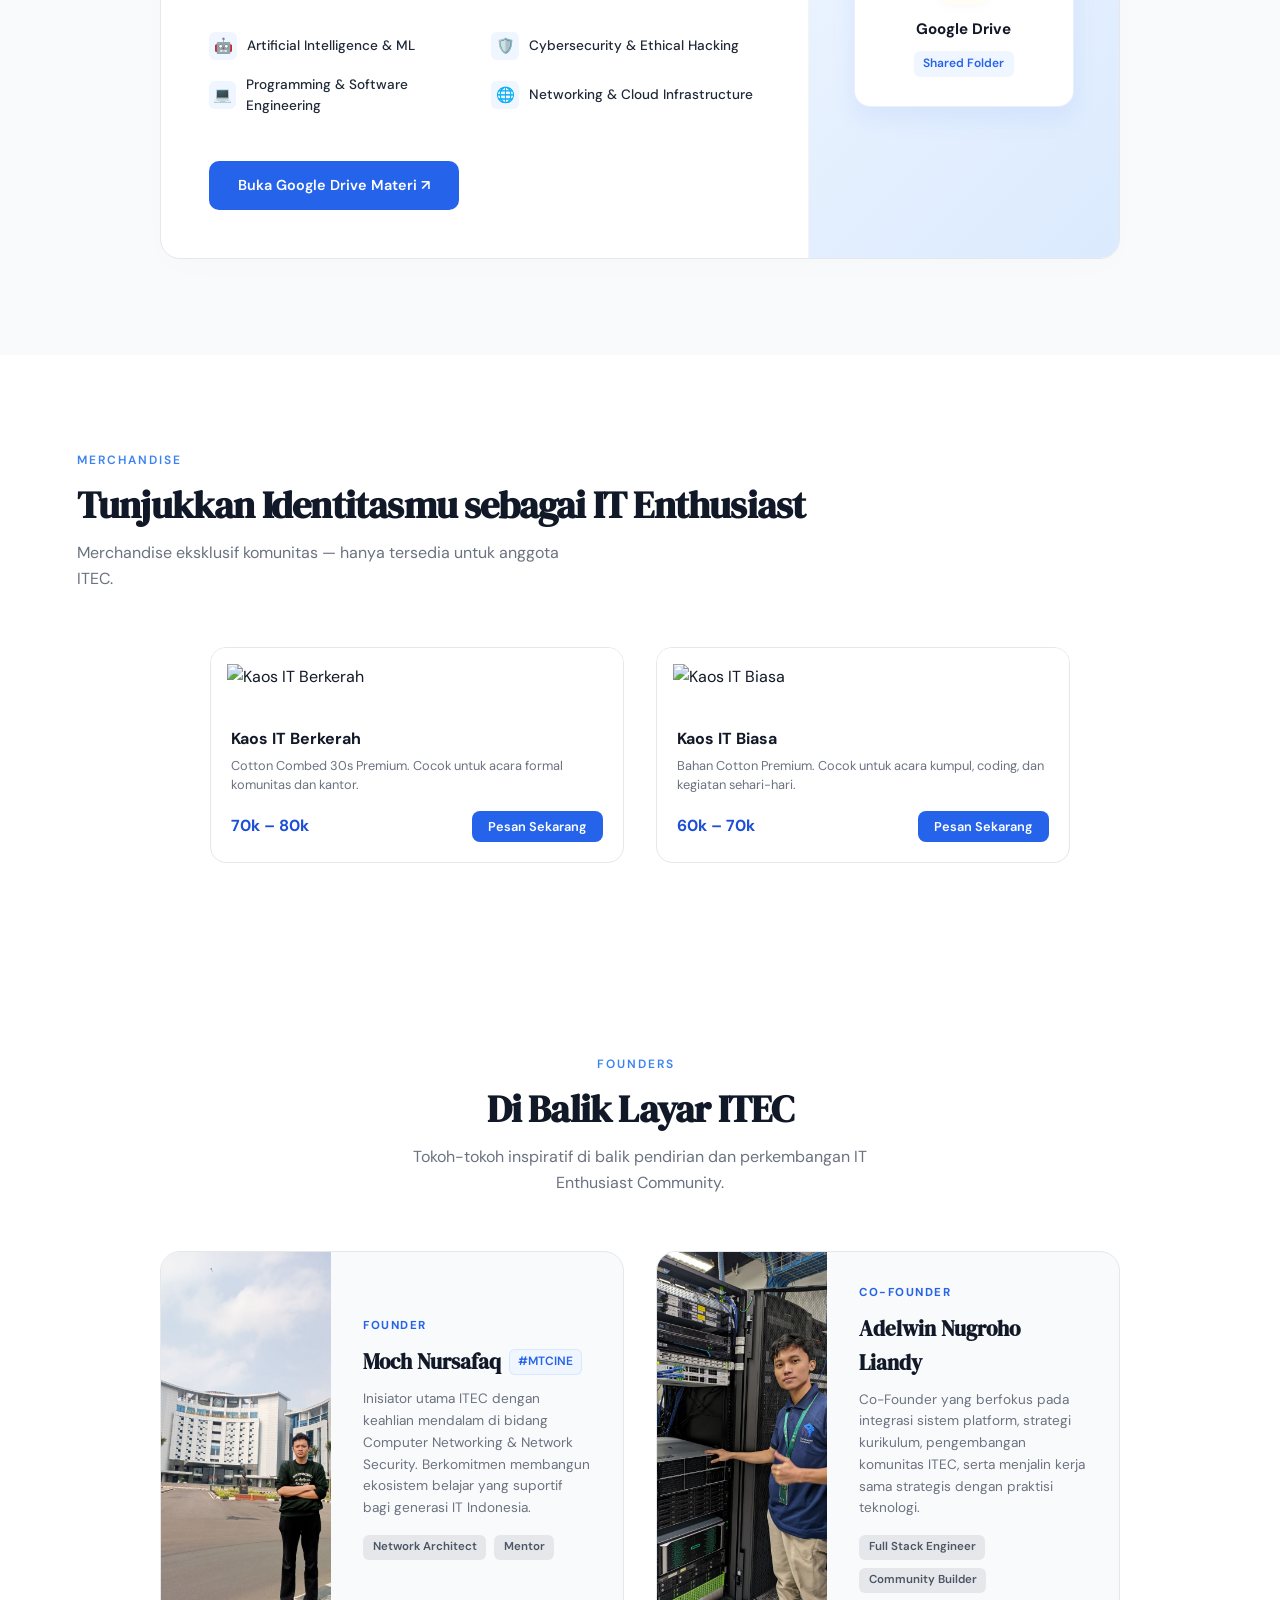
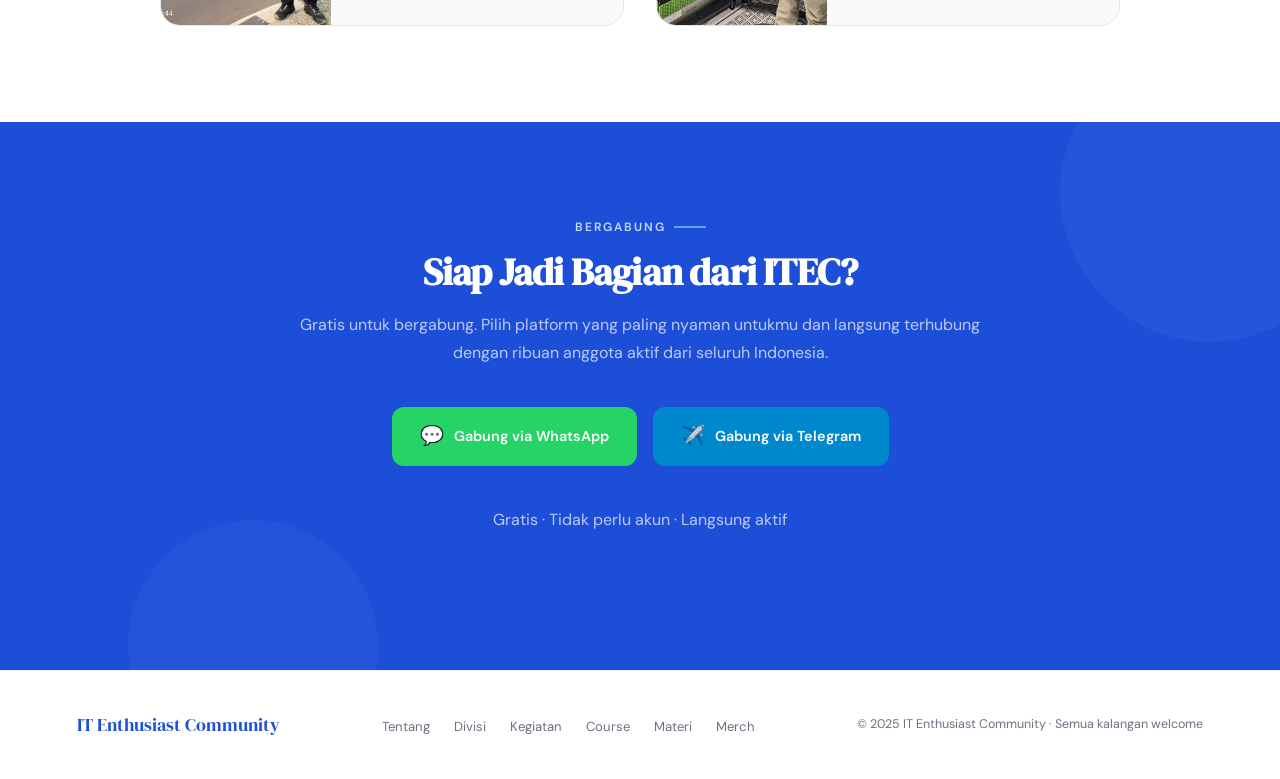
==== commit 56f7a400: "Replace founder images with local files" ====
--- a/update.html
+++ b/update.html
@@ -412,7 +412,7 @@
     <!-- Founder Card -->
     <div class="founder-card">
       <div class="founder-img-wrapper">
-        <img src="https://images.unsplash.com/photo-1534528741775-53994a69daeb?q=80&w=300&h=300&fit=crop" alt="Moch Nursafaq #MTCINE" class="founder-img">
+        <img src="foto-nursafaq.jpg" alt="Moch Nursafaq #MTCINE" class="founder-img">
       </div>
       <div class="founder-info">
         <span class="founder-role">Founder</span>
@@ -428,7 +428,7 @@
     <!-- Co-Founder Card -->
     <div class="founder-card">
       <div class="founder-img-wrapper">
-        <img src="https://images.unsplash.com/photo-1507003211169-0a1dd7228f2d?q=80&w=300&h=300&fit=crop" alt="Adelwin Nugroho Liandy" class="founder-img">
+        <img src="foto-adelwin.jpg" alt="Adelwin Nugroho Liandy" class="founder-img">
       </div>
       <div class="founder-info">
         <span class="founder-role">Co-Founder</span>
--- a/style.css
+++ b/style.css
@@ -161,6 +161,17 @@
   font-family: 'DM Serif Display', serif;
   font-size: 1.15rem; color: var(--blue-700);
   letter-spacing: -0.3px; text-decoration: none;
+  display: flex;
+  align-items: center;
+}
+.nav-logo-img {
+  height: 56px;
+  width: auto;
+  object-fit: contain;
+  transition: transform 0.2s ease;
+}
+.nav-logo-img:hover {
+  transform: scale(1.03);
 }
 .nav-logo span { color: var(--gray-400); font-family: 'DM Sans', sans-serif; font-size: 0.75rem; font-weight: 400; margin-left: 6px; }
 
@@ -1083,13 +1094,12 @@
   .hamburger { display: flex; }
   nav { padding: 0 5%; }
  
-  /* Nav logo — hide text, show only logo image on small screens */
-  .nav-logo span { display: none; }
-  .nav-logo-text { display: none; }
+  /* Nav logo */
+  .nav-logo-img { height: 85px; }
  
   /* Hero */
   .hero {
-    flex-direction: column !important;
+    flex-direction: column-reverse !important;
     padding: 7rem 5% 4rem !important;
     gap: 2.5rem !important;
     text-align: center;
@@ -1169,6 +1179,7 @@
 /* Mobile */
 @media (max-width: 480px) {
   nav { height: 60px; }
+  .nav-logo-img { height: 44px; }
   .mobile-menu { top: 60px; }
  
   .hero { padding: 6rem 5% 3rem !important; }
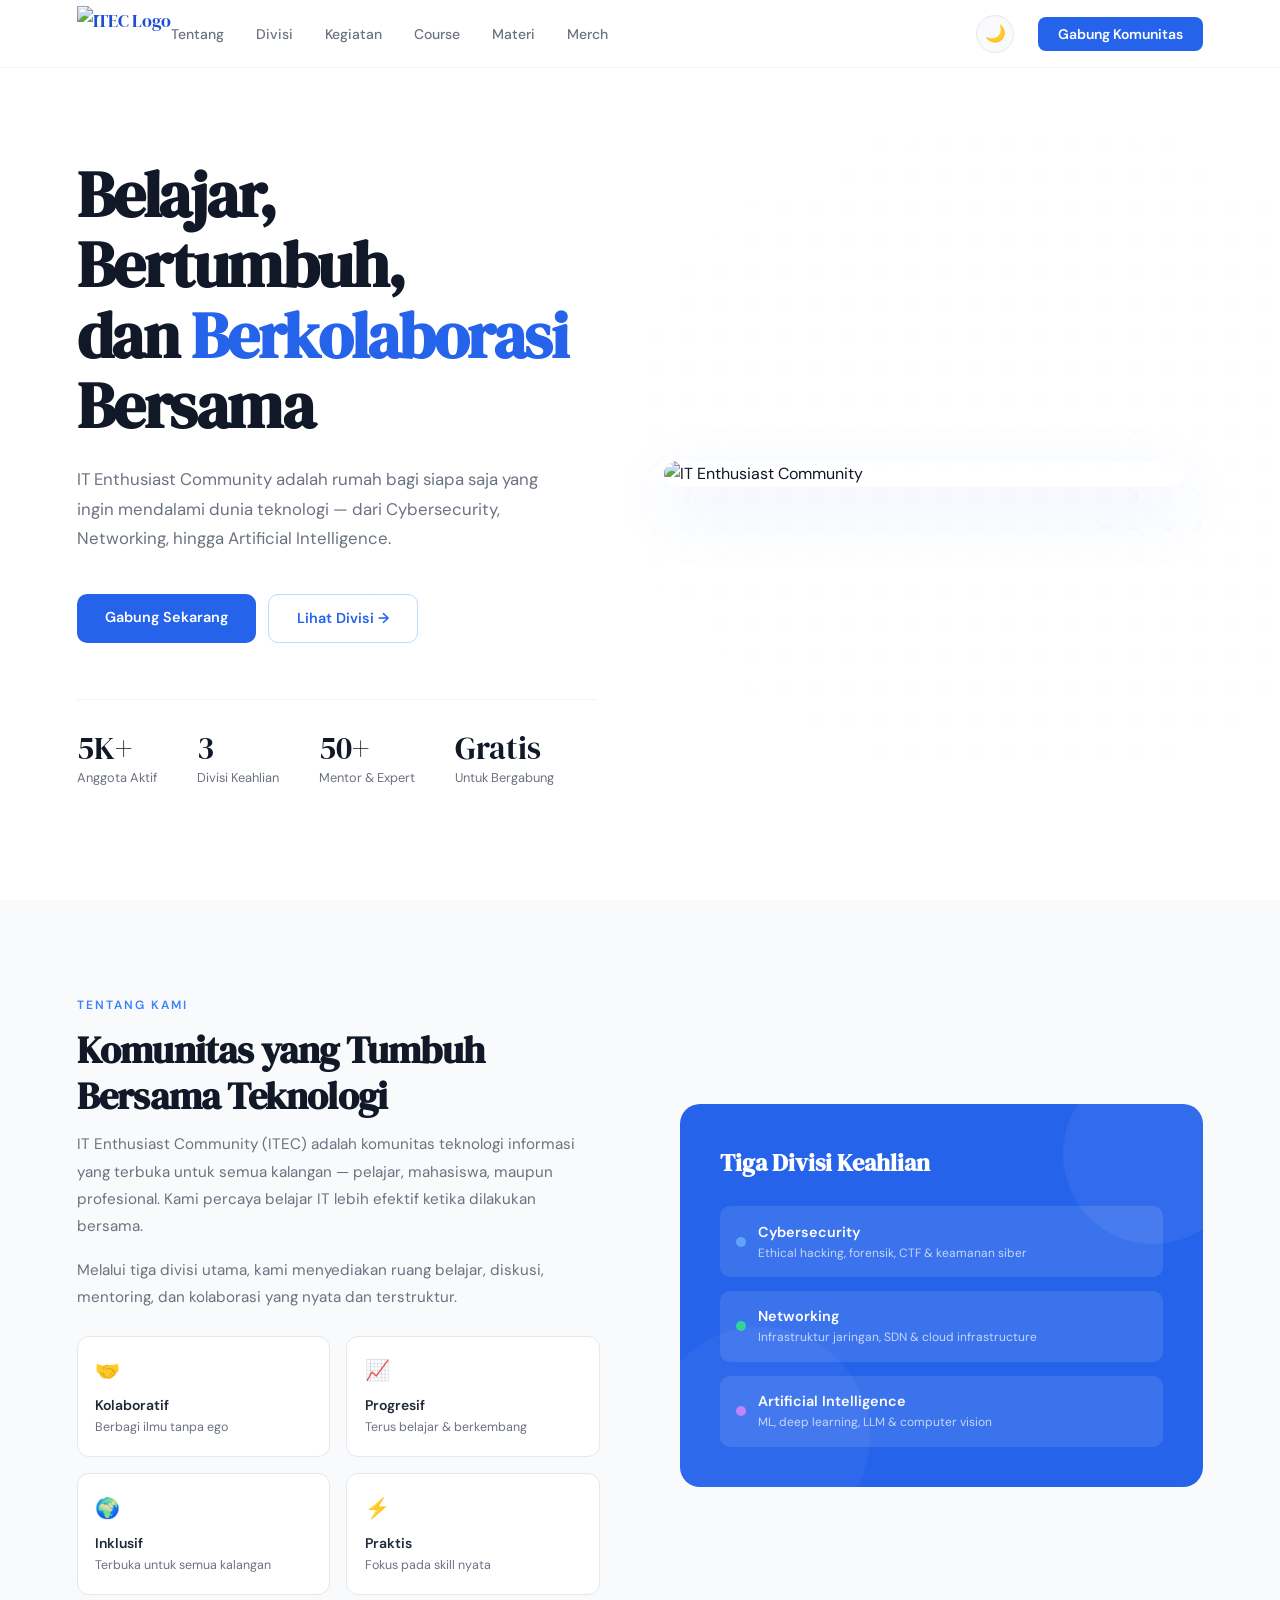
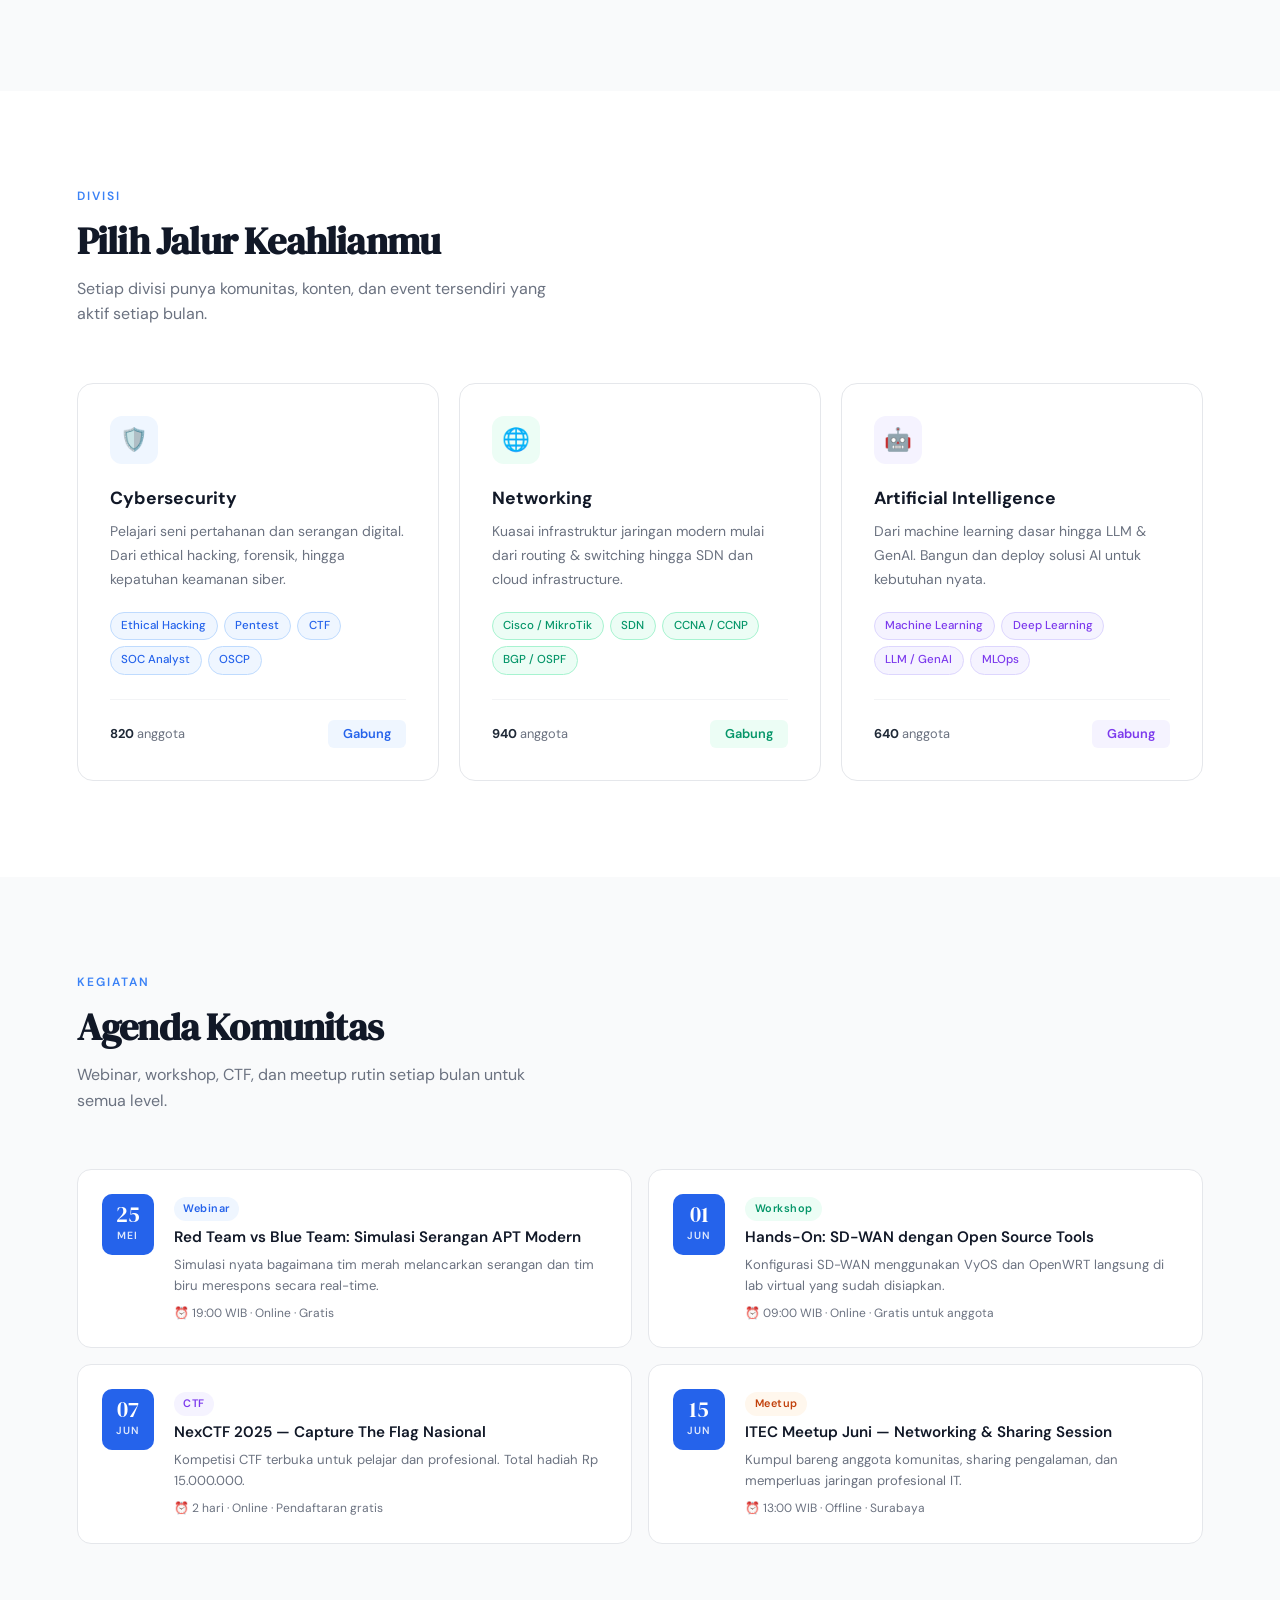
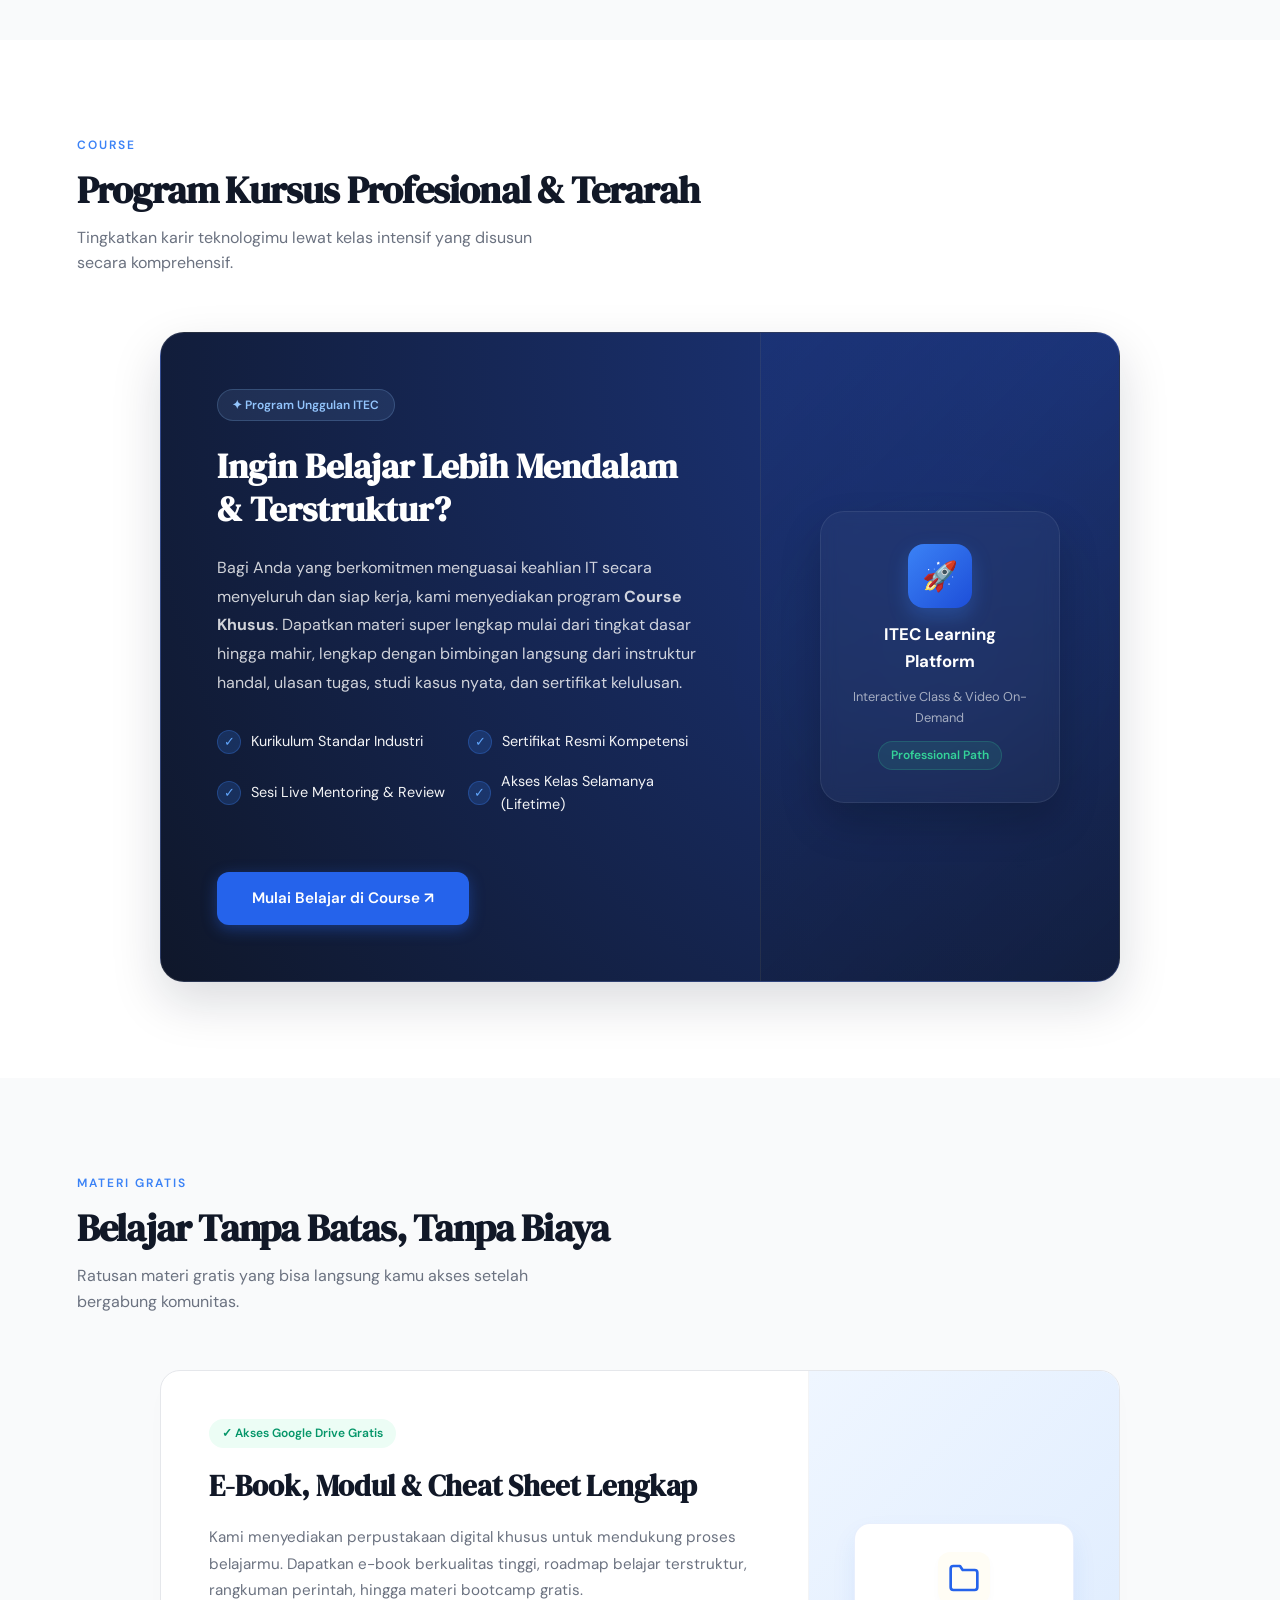
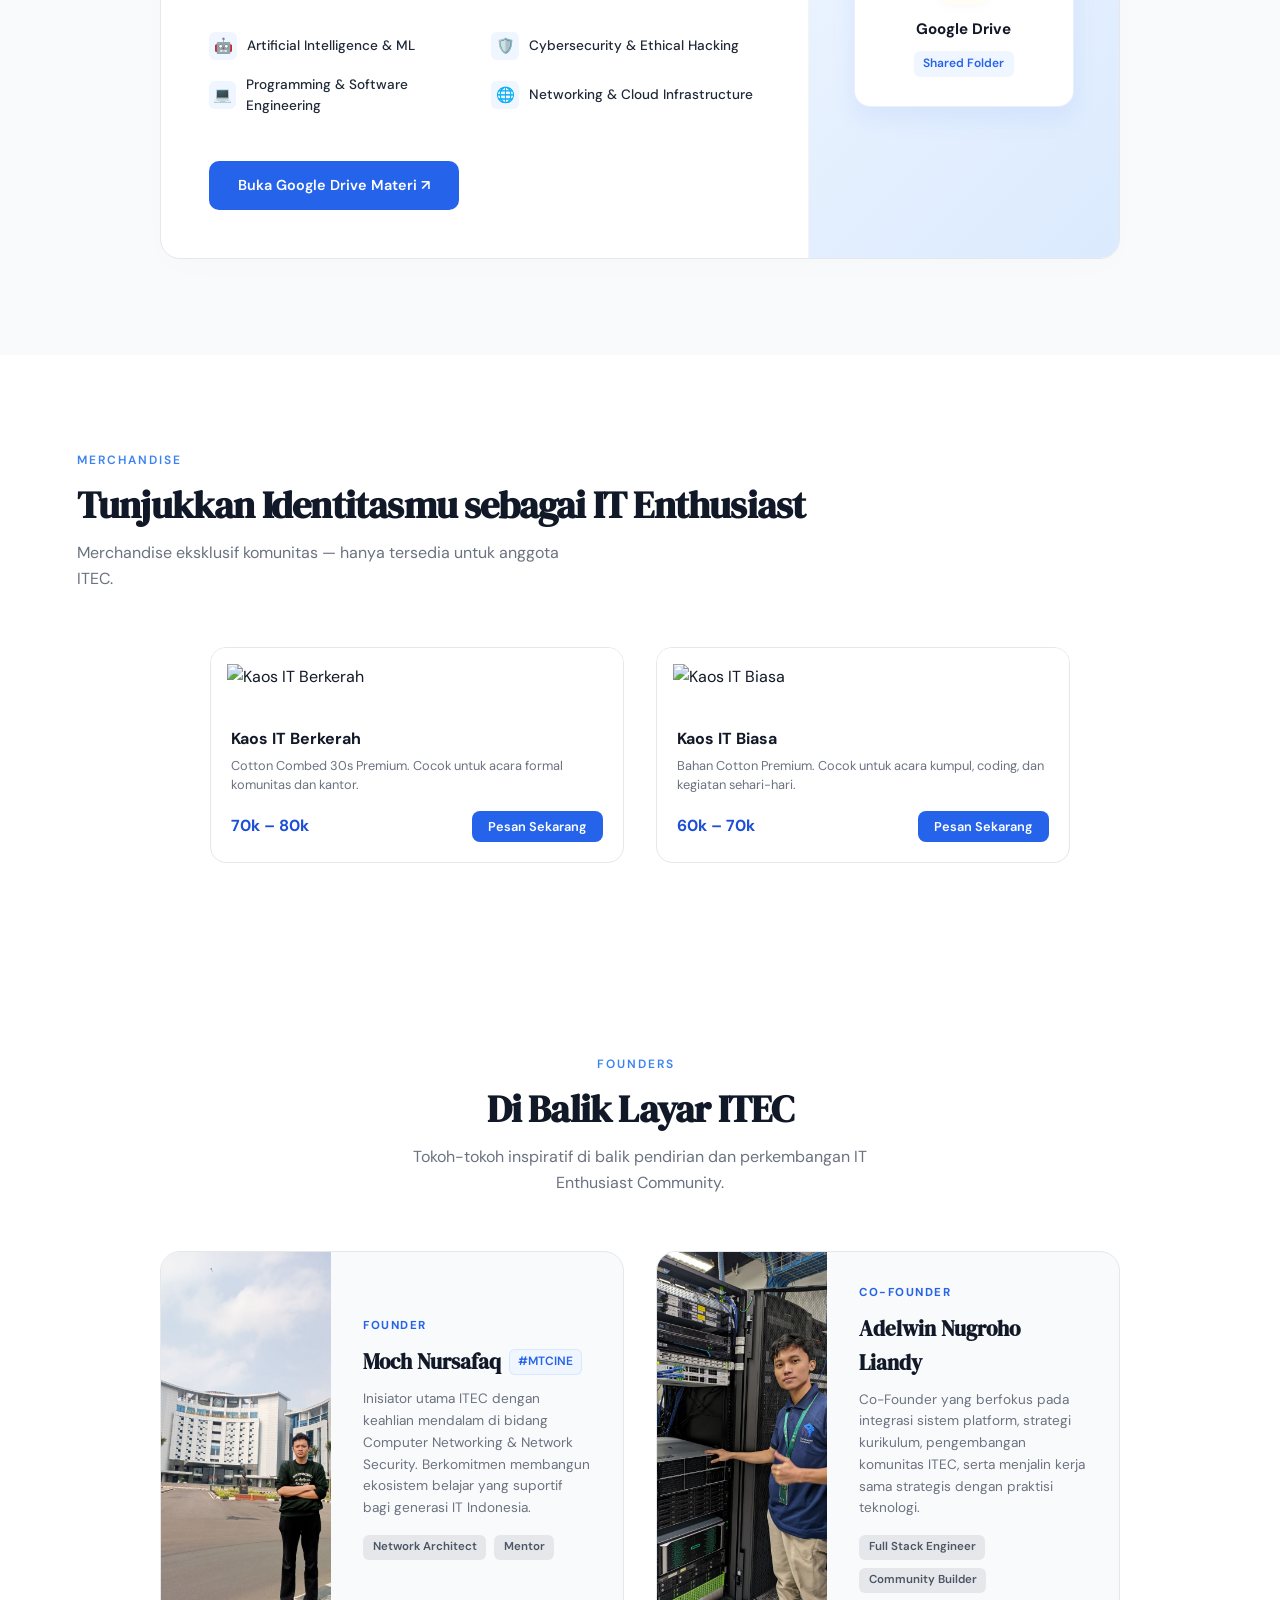
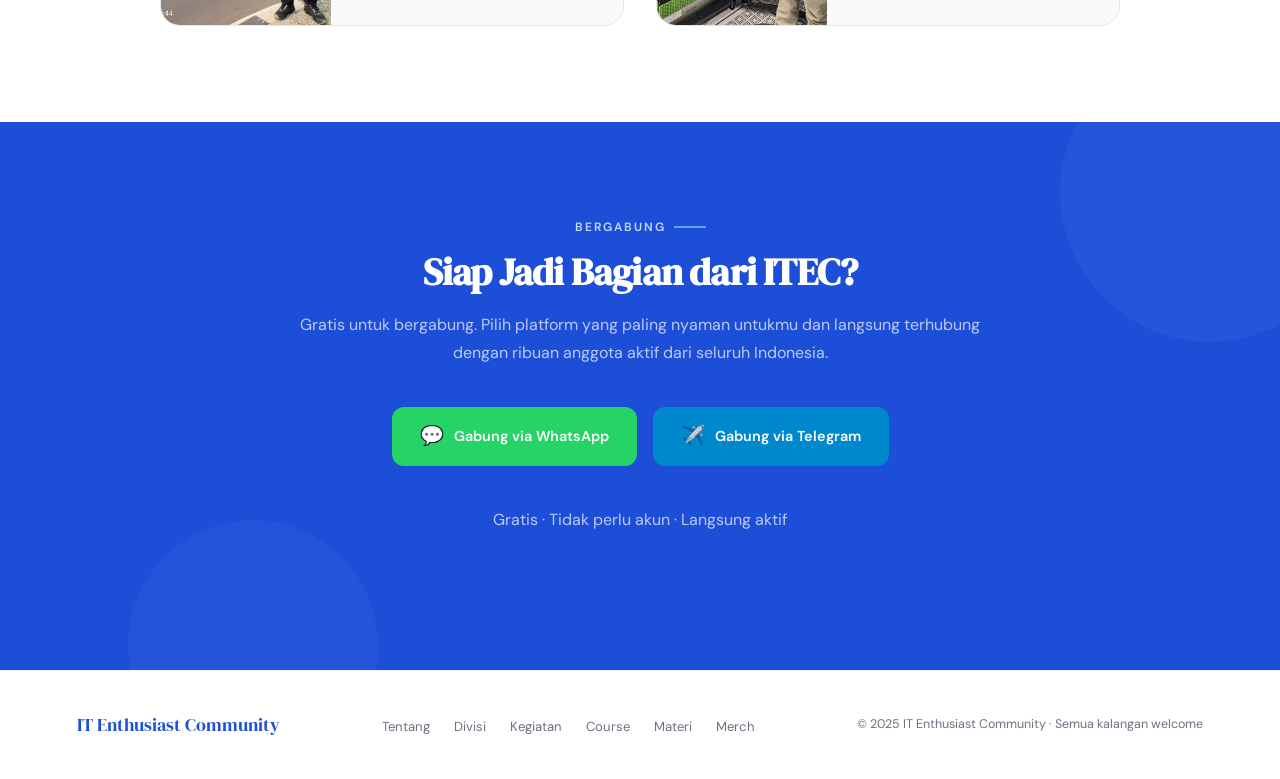
==== commit 0fab5f62: "Update update.html" ====
--- a/update.html
+++ b/update.html
@@ -55,7 +55,7 @@
 <section class="hero" style="display:flex;align-items:center;justify-content:space-between;gap:3rem;">
   <div class="hero-bg-dots"></div>
   <div class="hero-content">
-    <div class="hero-eyebrow">Komunitas IT Indonesia</div>
+    <!--<div class="hero-eyebrow">Komunitas IT Indonesia</div>-->
     <h1>Belajar, Bertumbuh,<br>dan <em>Berkolaborasi</em><br>Bersama</h1>
     <p>IT Enthusiast Community adalah rumah bagi siapa saja yang ingin mendalami dunia teknologi — dari Cybersecurity, Networking, hingga Artificial Intelligence.</p>
     <div class="hero-btns">
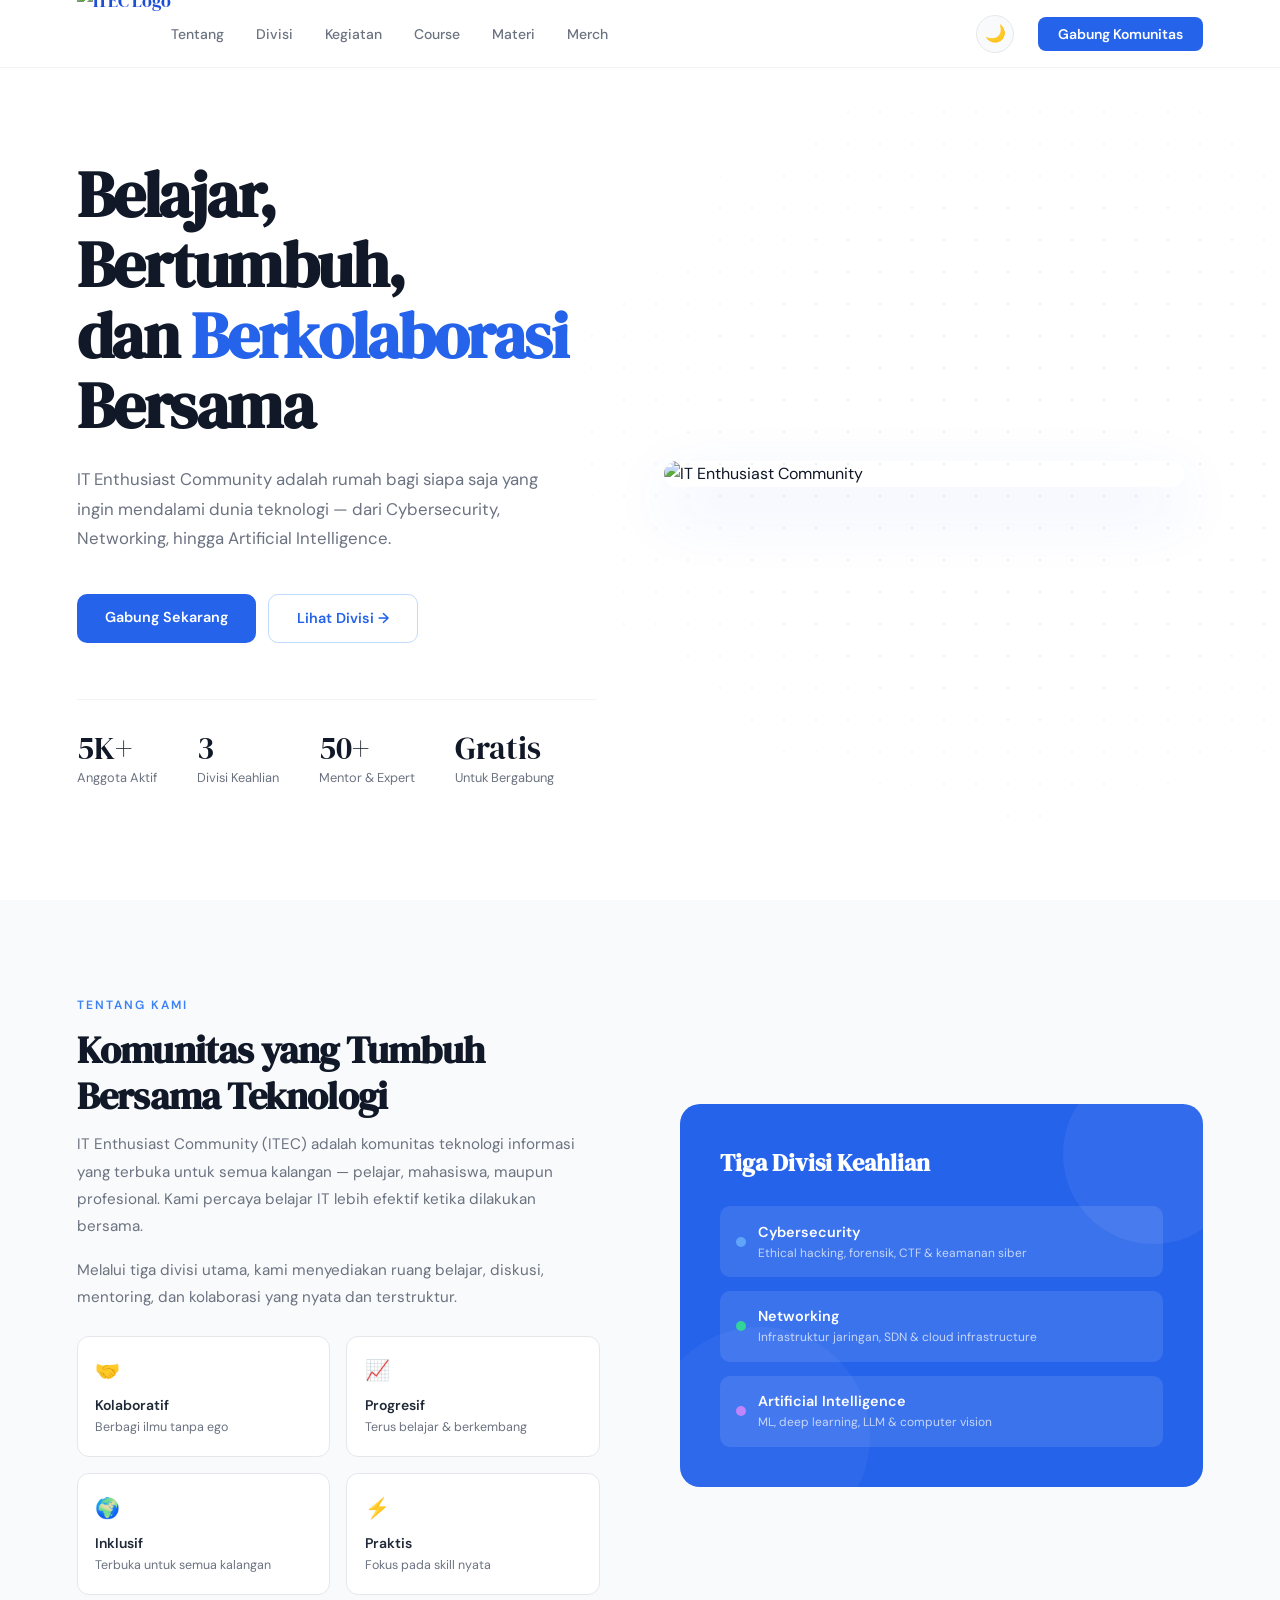
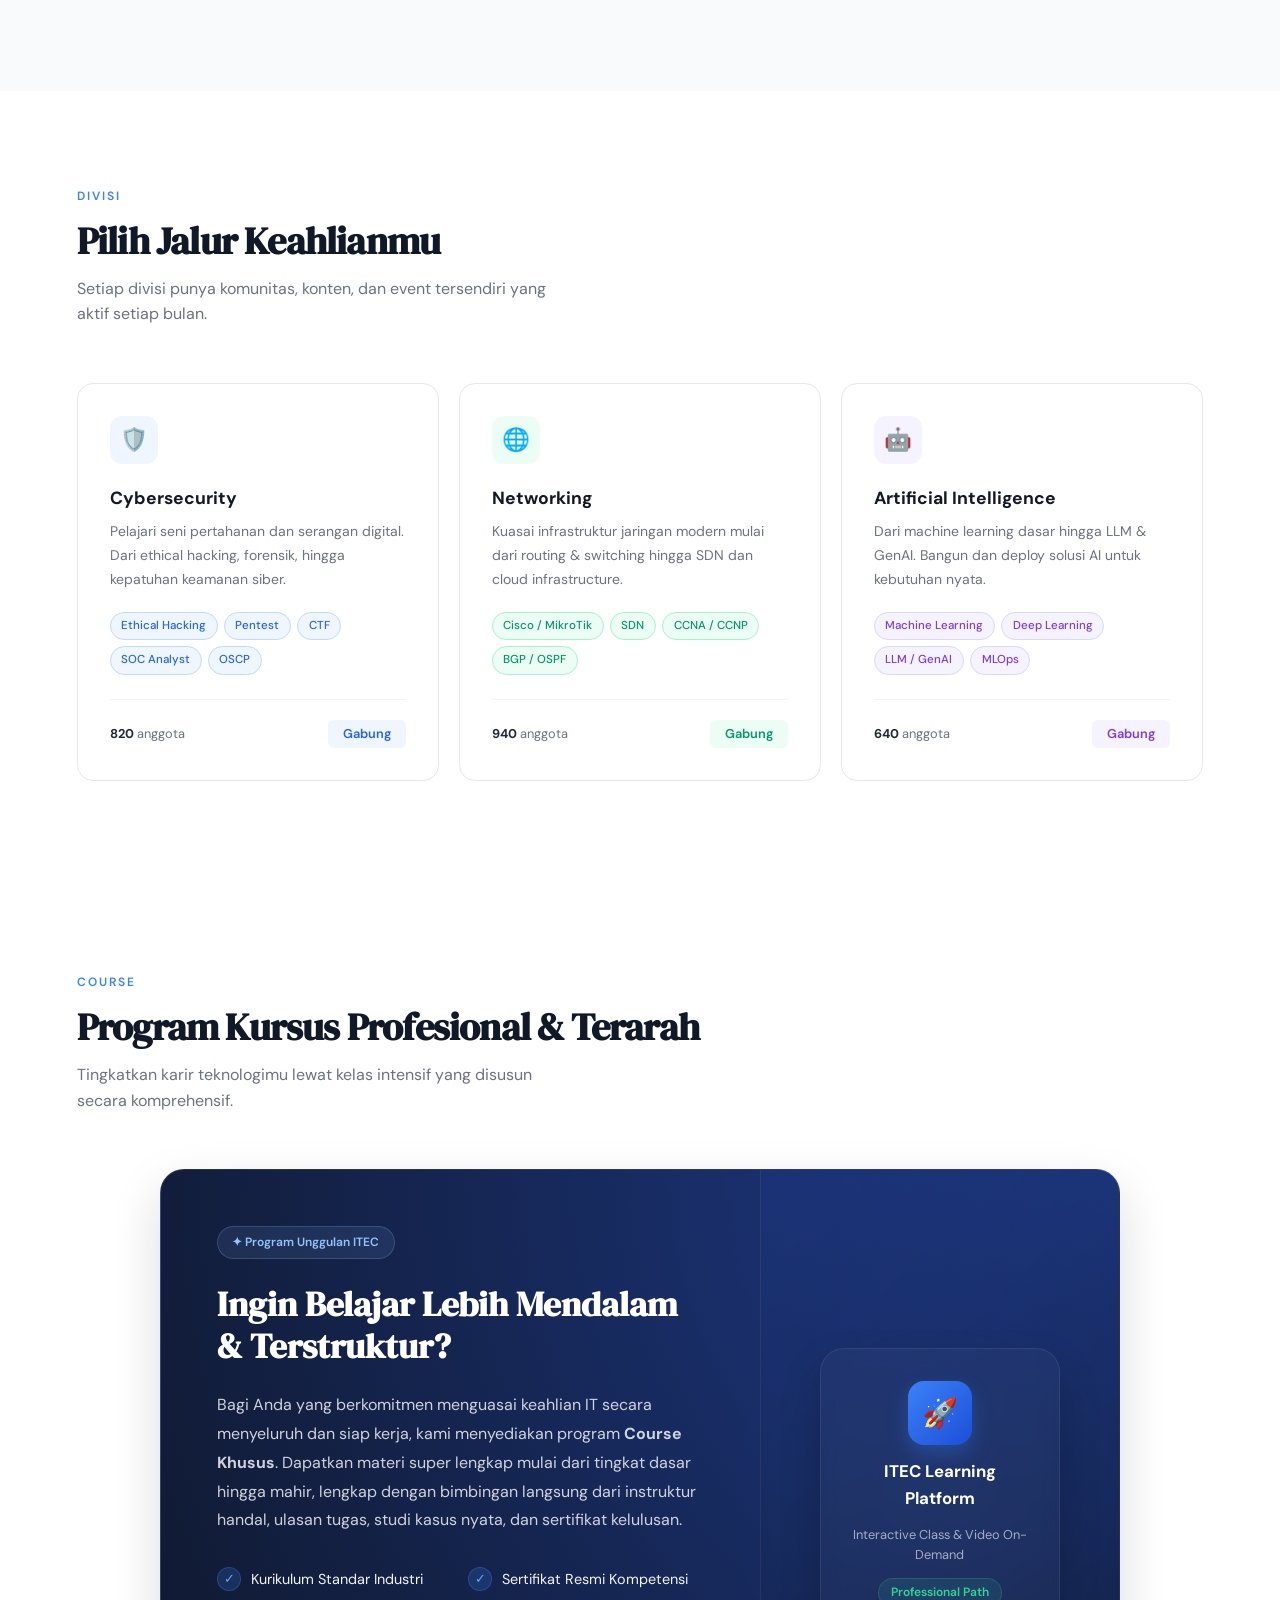
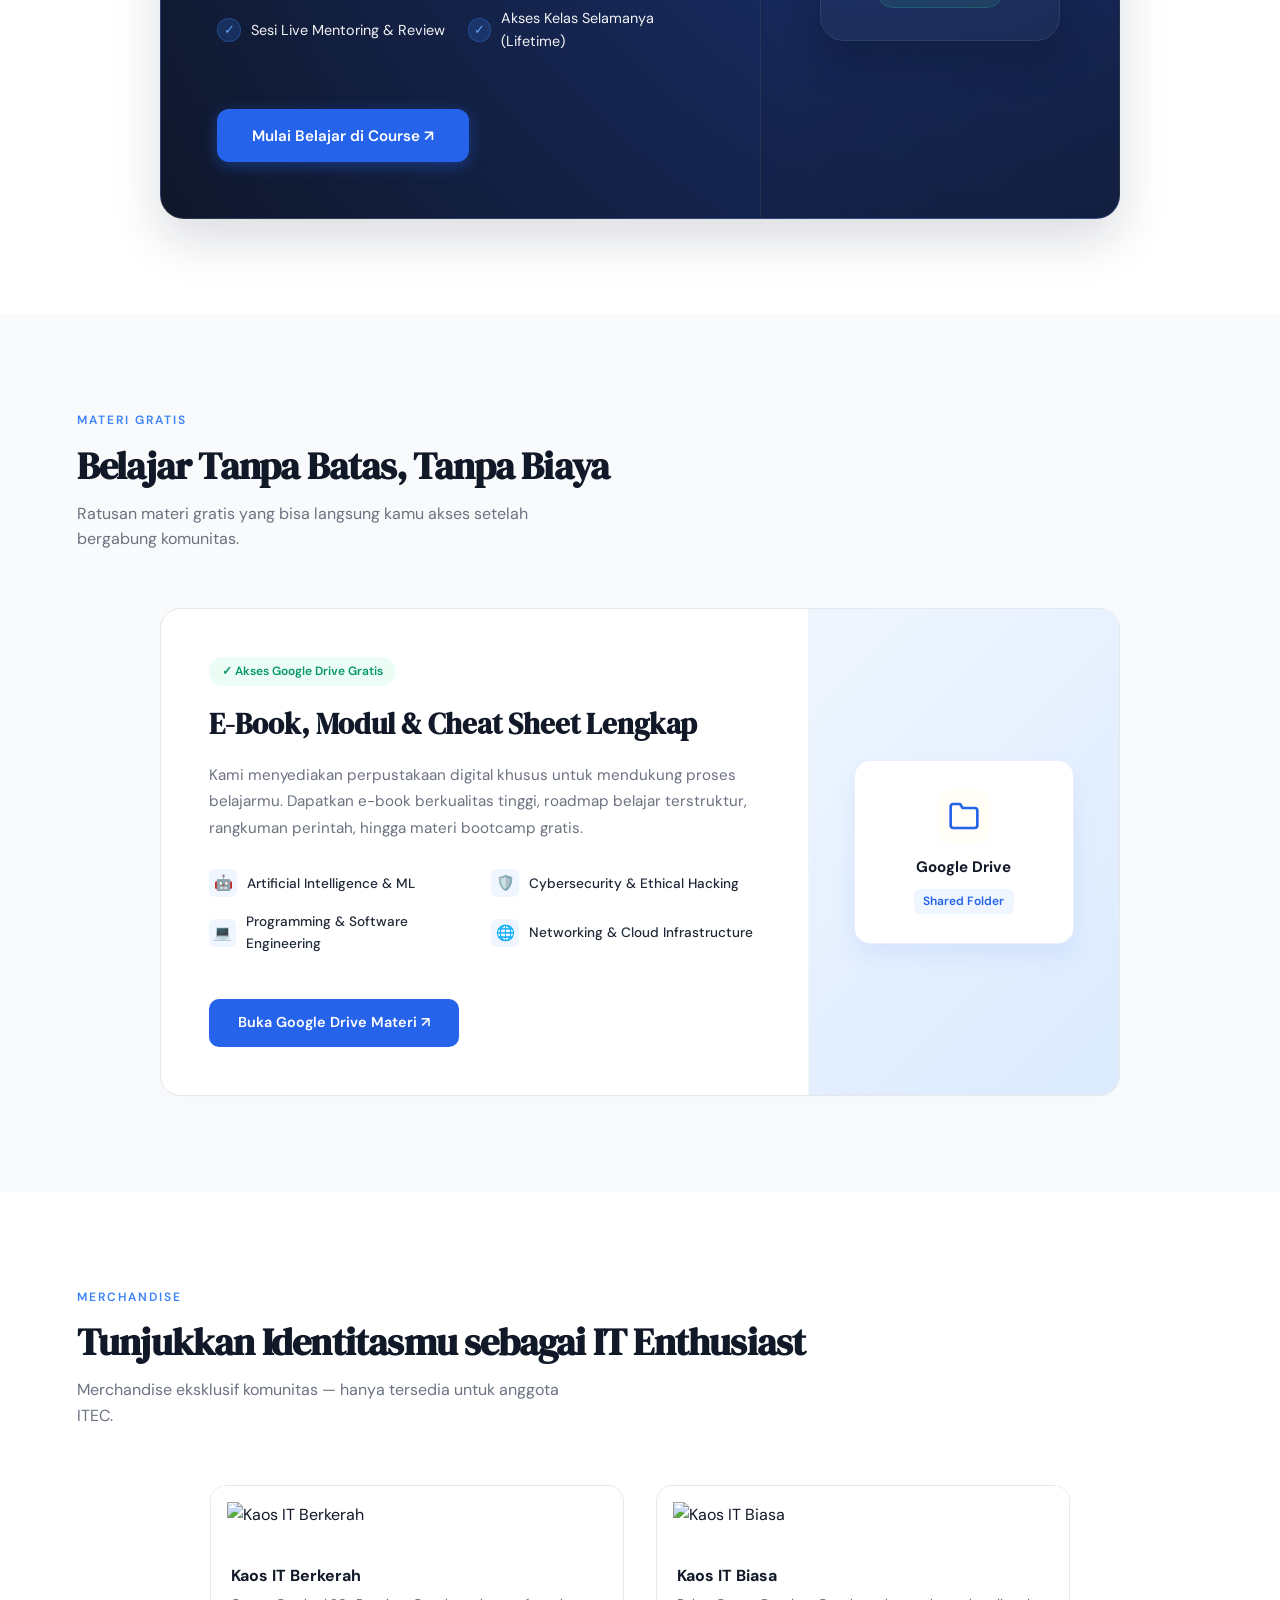
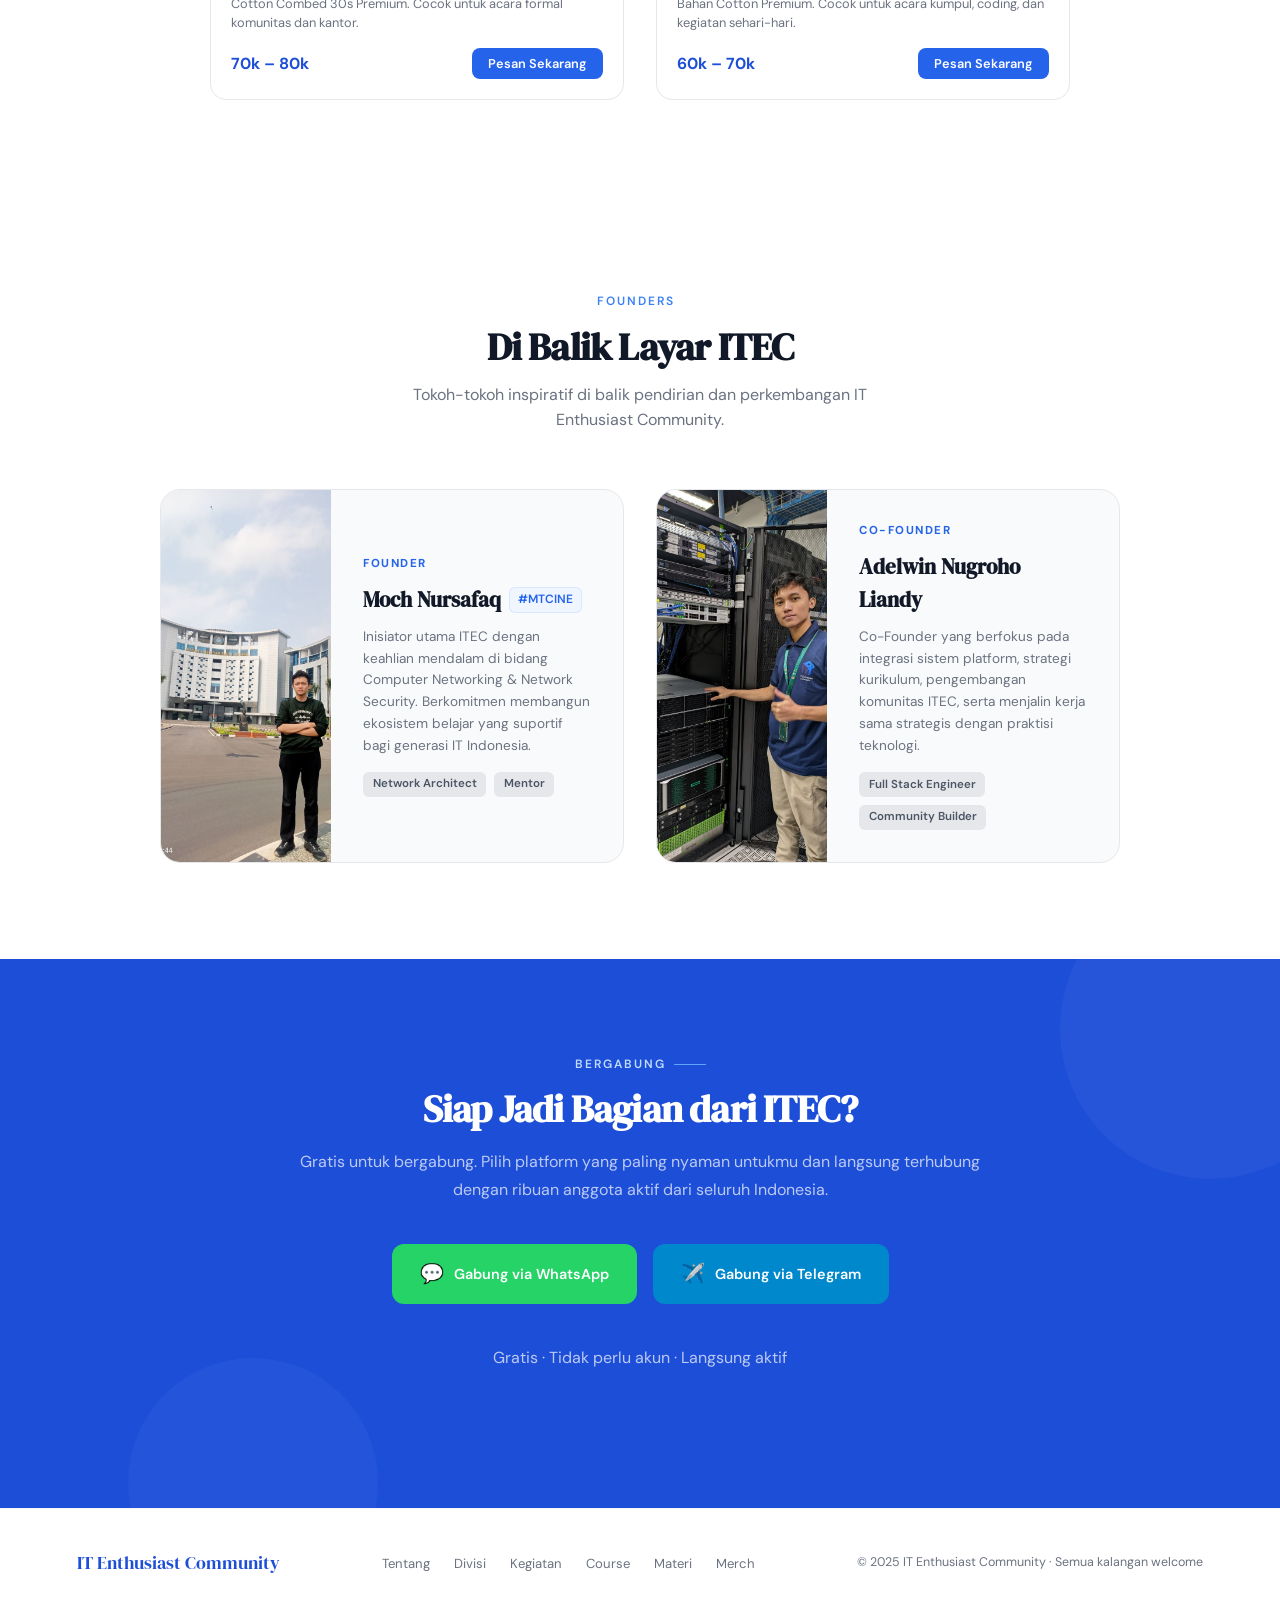
==== commit 5ee66050: "Update update.html" ====
--- a/update.html
+++ b/update.html
@@ -205,7 +205,7 @@
   </div>
 </section>
 
-<!-- KEGIATAN -->
+<!-- KEGIATAN 
 <section id="kegiatan" class="kegiatan">
   <div class="section-head">
     <div class="section-label fade-in">Kegiatan</div>
@@ -255,7 +255,7 @@
     </div>
 
   </div>
-</section>
+</section> -->
 
 <!-- COURSE / TRAINING -->
 <section id="course">
--- a/style.css
+++ b/style.css
@@ -165,7 +165,7 @@
   align-items: center;
 }
 .nav-logo-img {
-  height: 56px;
+  height: 95px;
   width: auto;
   object-fit: contain;
   transition: transform 0.2s ease;
@@ -1179,7 +1179,7 @@
 /* Mobile */
 @media (max-width: 480px) {
   nav { height: 60px; }
-  .nav-logo-img { height: 44px; }
+  .nav-logo-img { height: 85px; }
   .mobile-menu { top: 60px; }
  
   .hero { padding: 6rem 5% 3rem !important; }
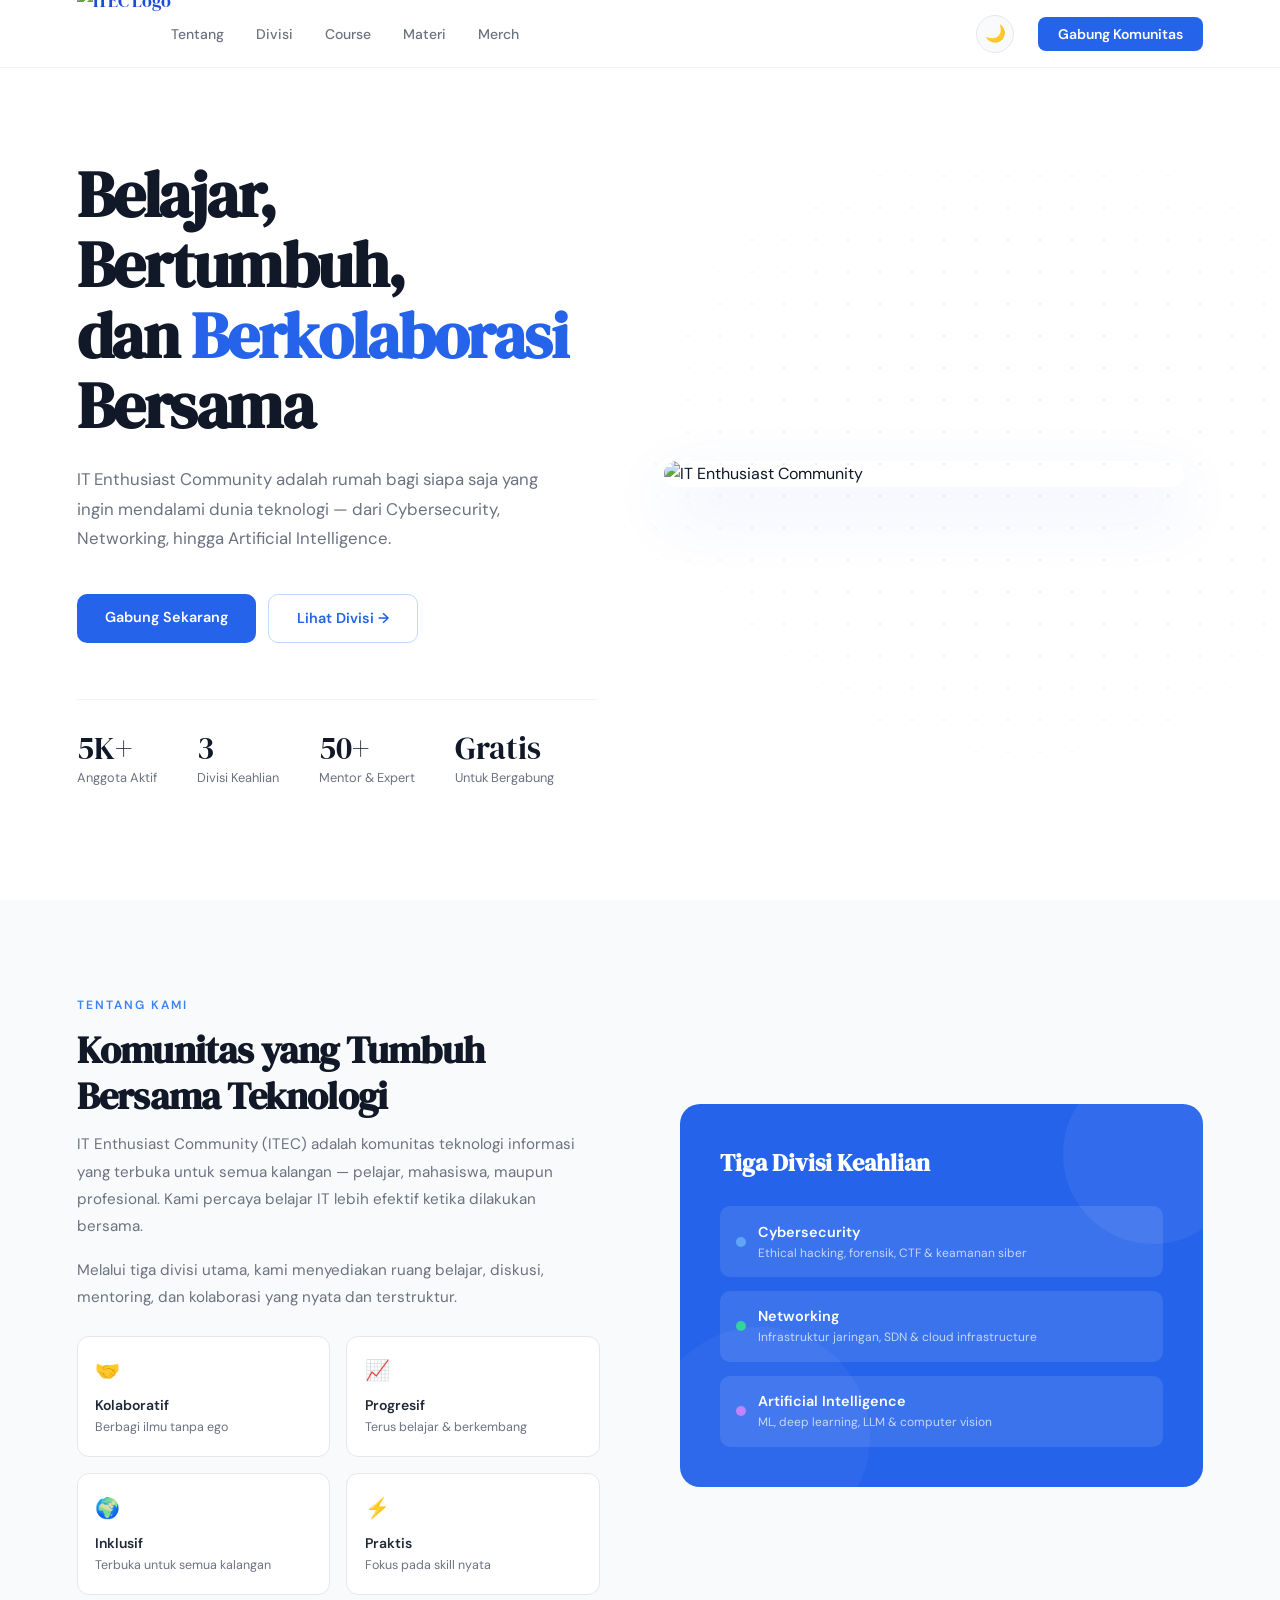
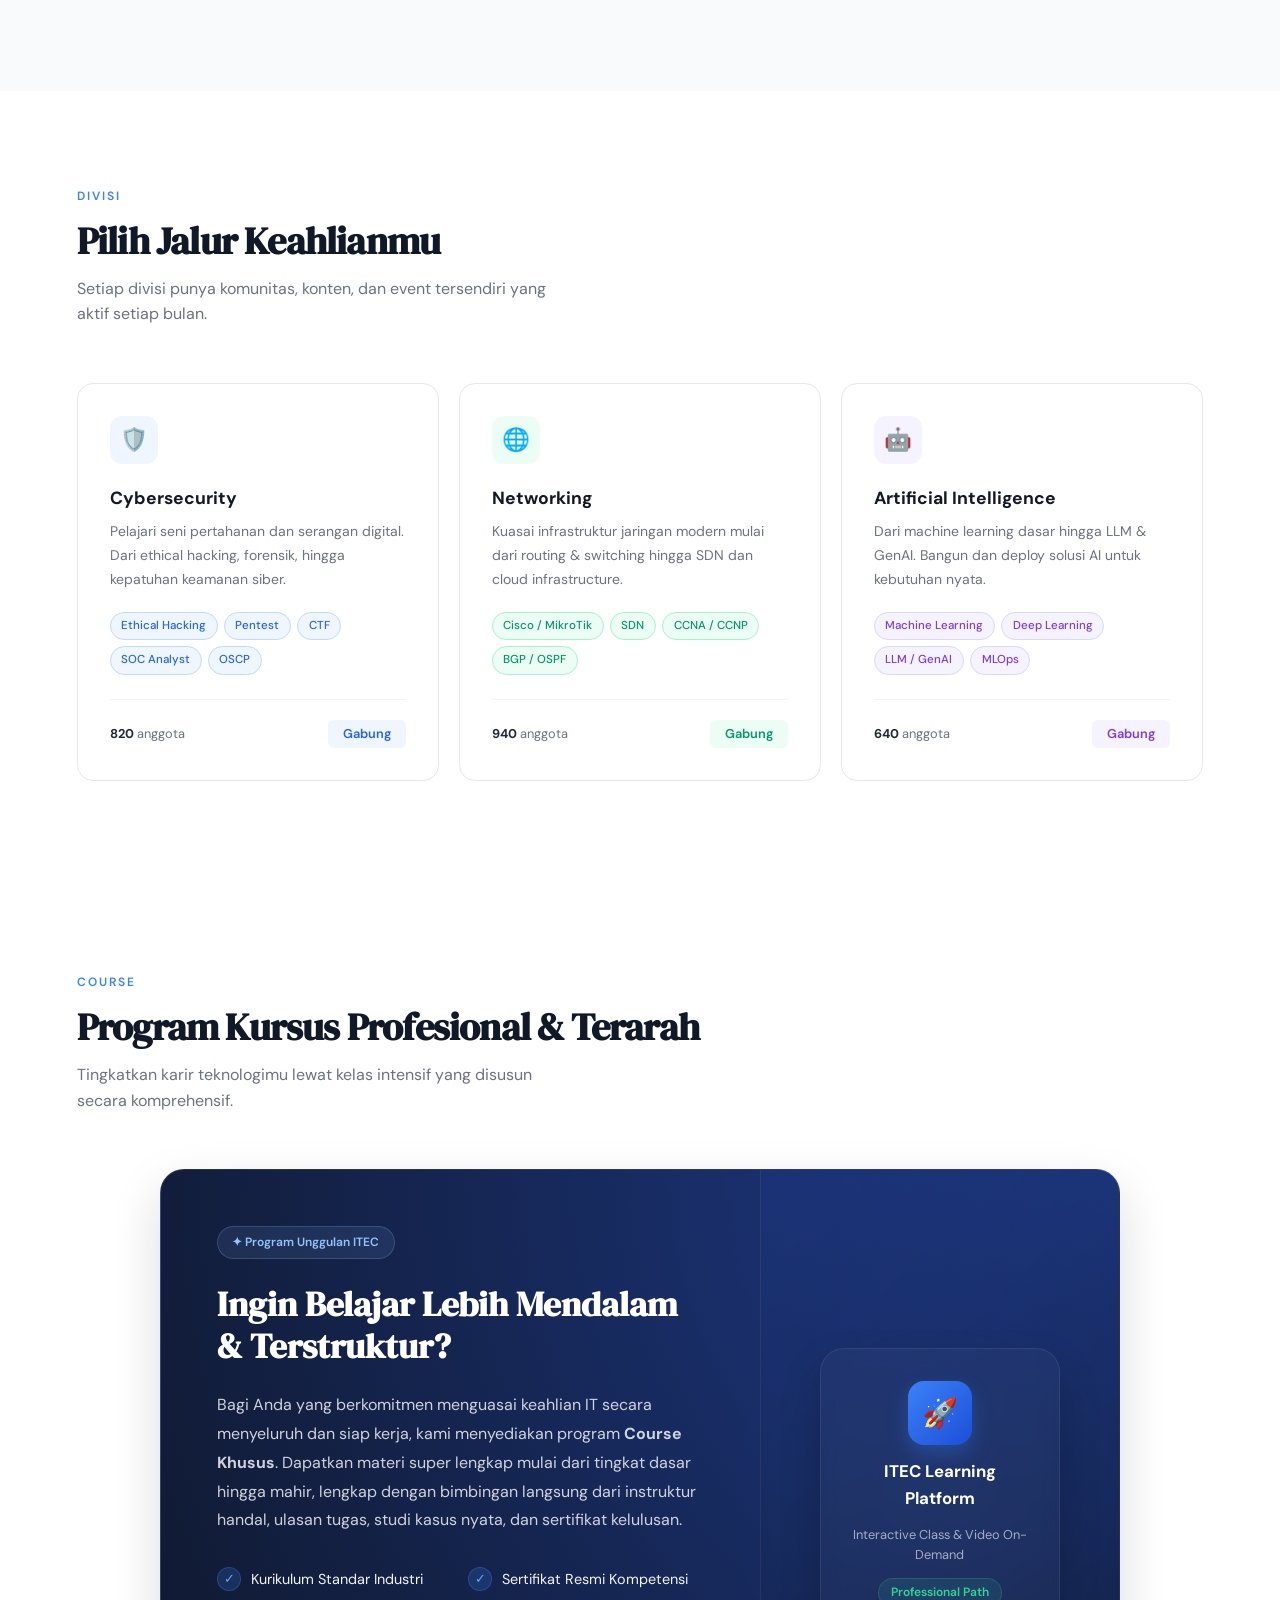
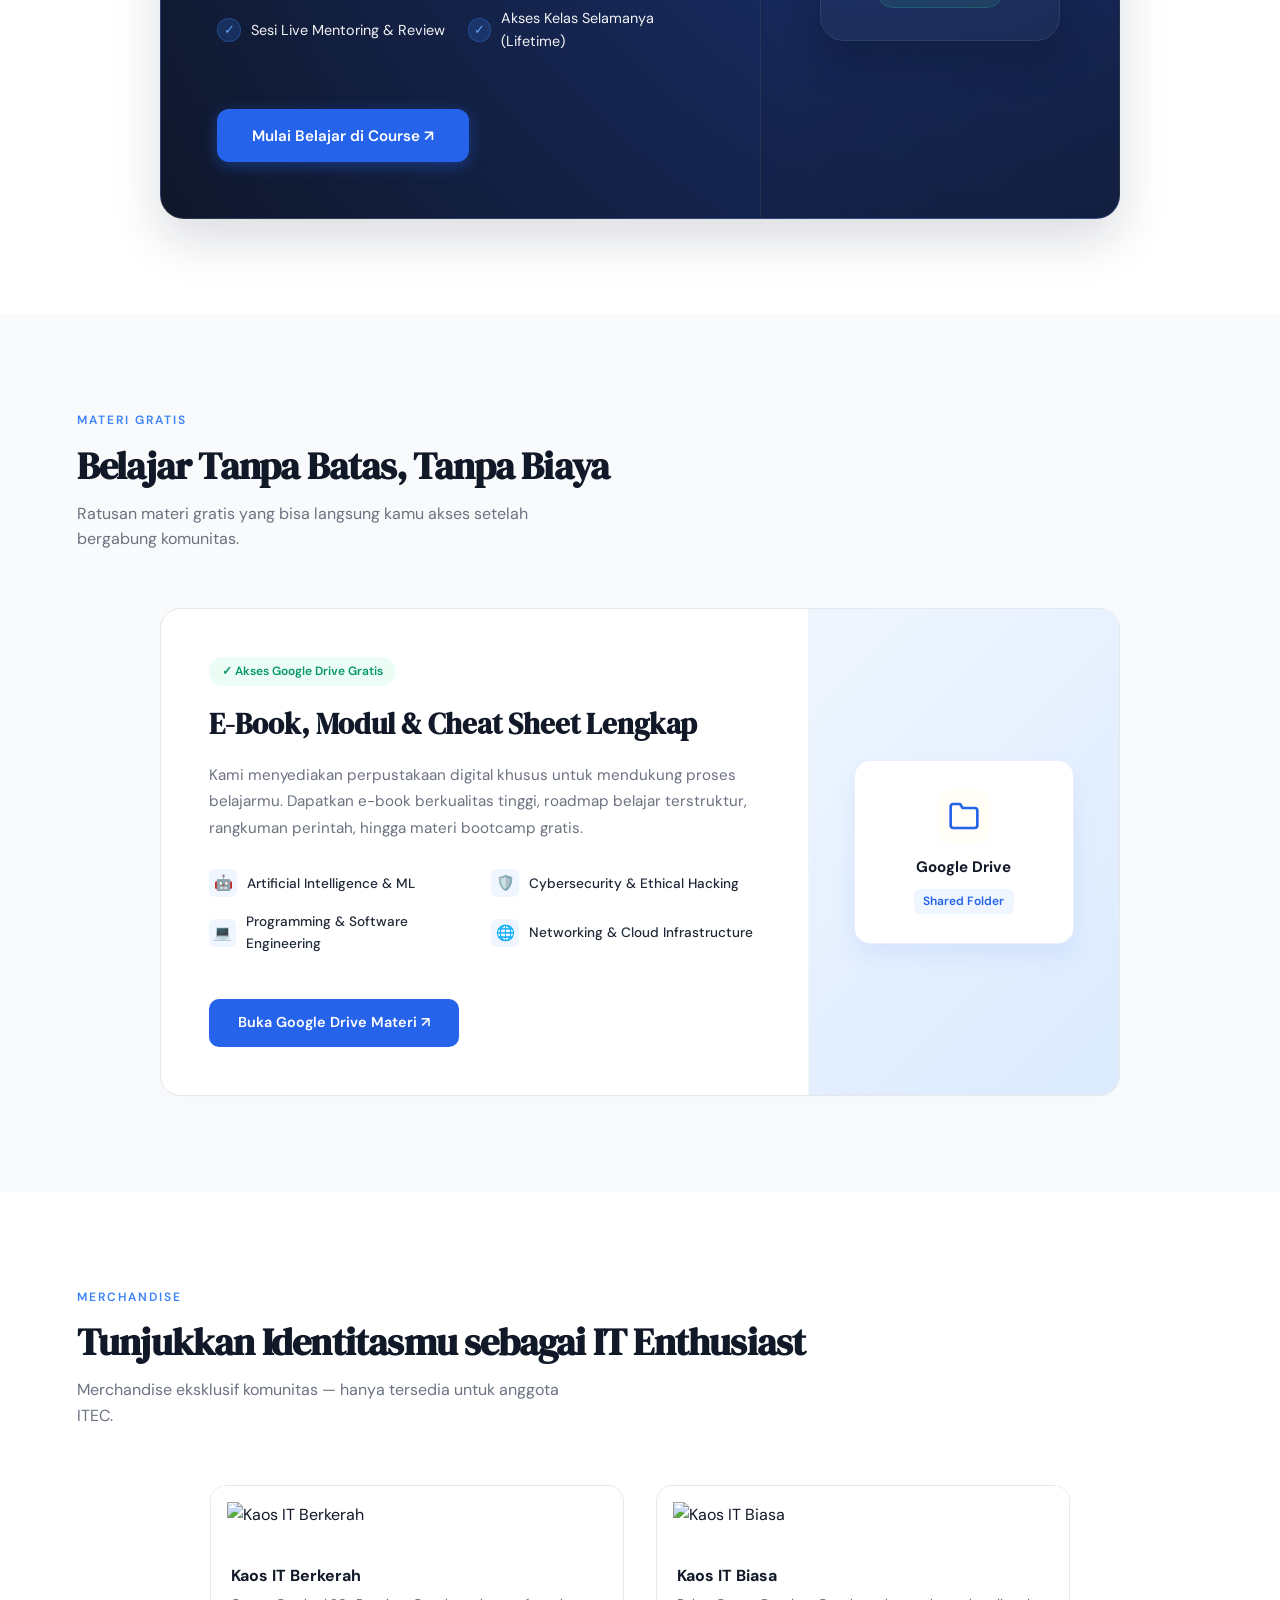
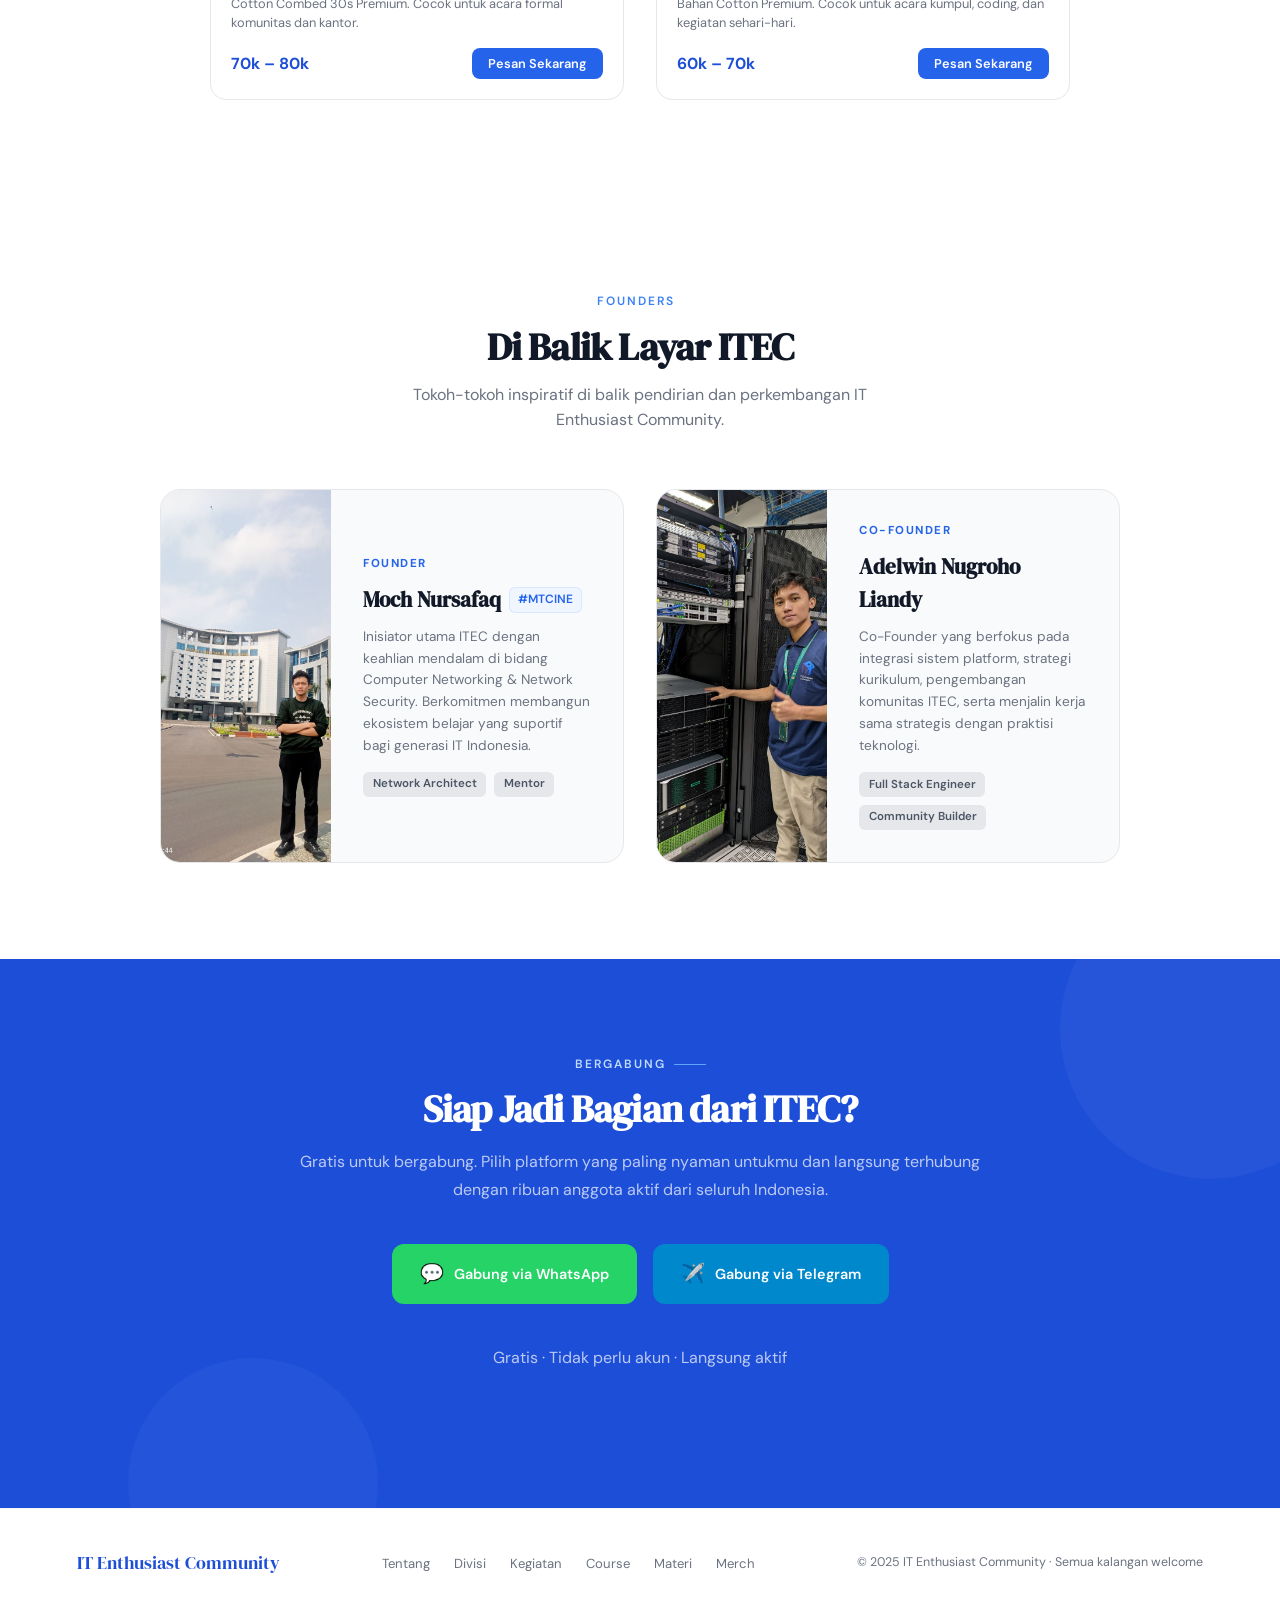
==== commit 4b8900b3: "Update update.html" ====
--- a/update.html
+++ b/update.html
@@ -26,7 +26,7 @@
   <ul class="nav-links">
     <li><a href="#about">Tentang</a></li>
     <li><a href="#divisi">Divisi</a></li>
-    <li><a href="#kegiatan">Kegiatan</a></li>
+    <!--<li><a href="#kegiatan">Kegiatan</a></li>-->
     <li><a href="#course">Course</a></li>
     <li><a href="#materi">Materi</a></li>
     <li><a href="#merch">Merch</a></li>
